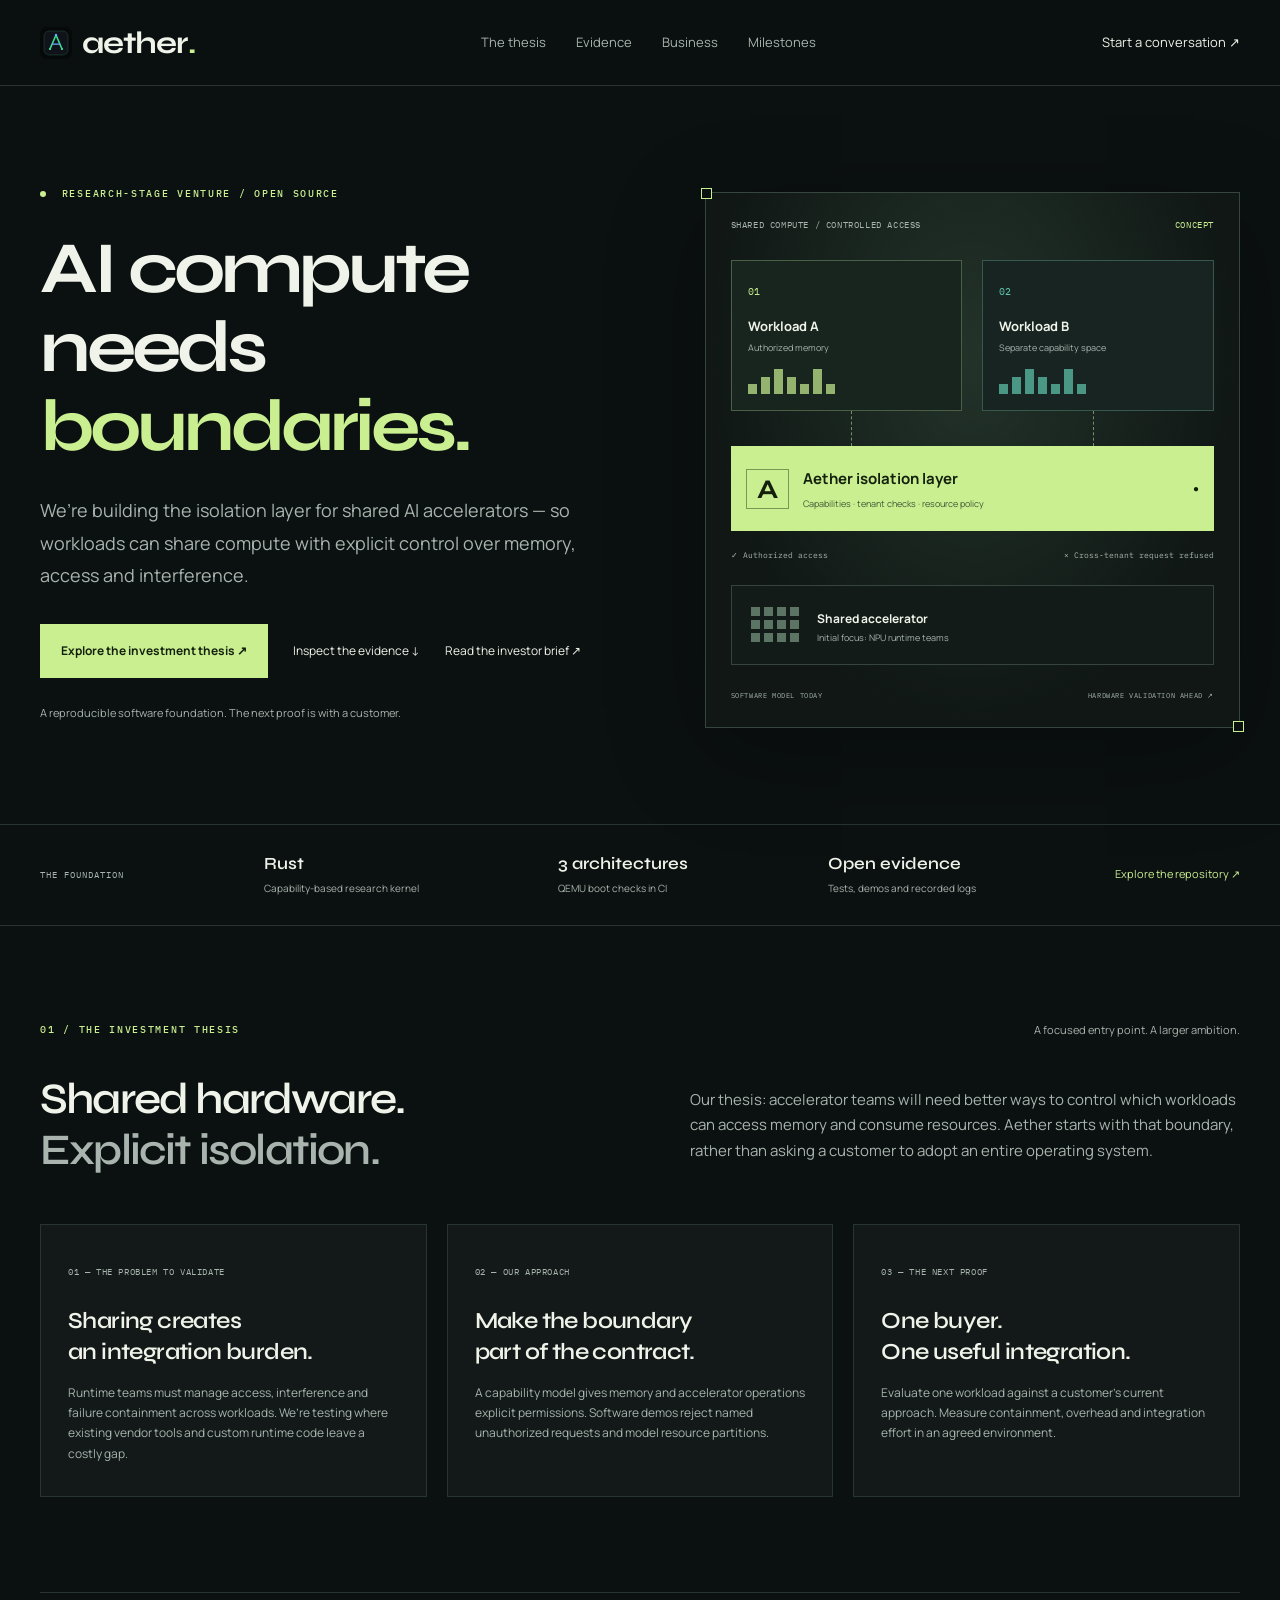
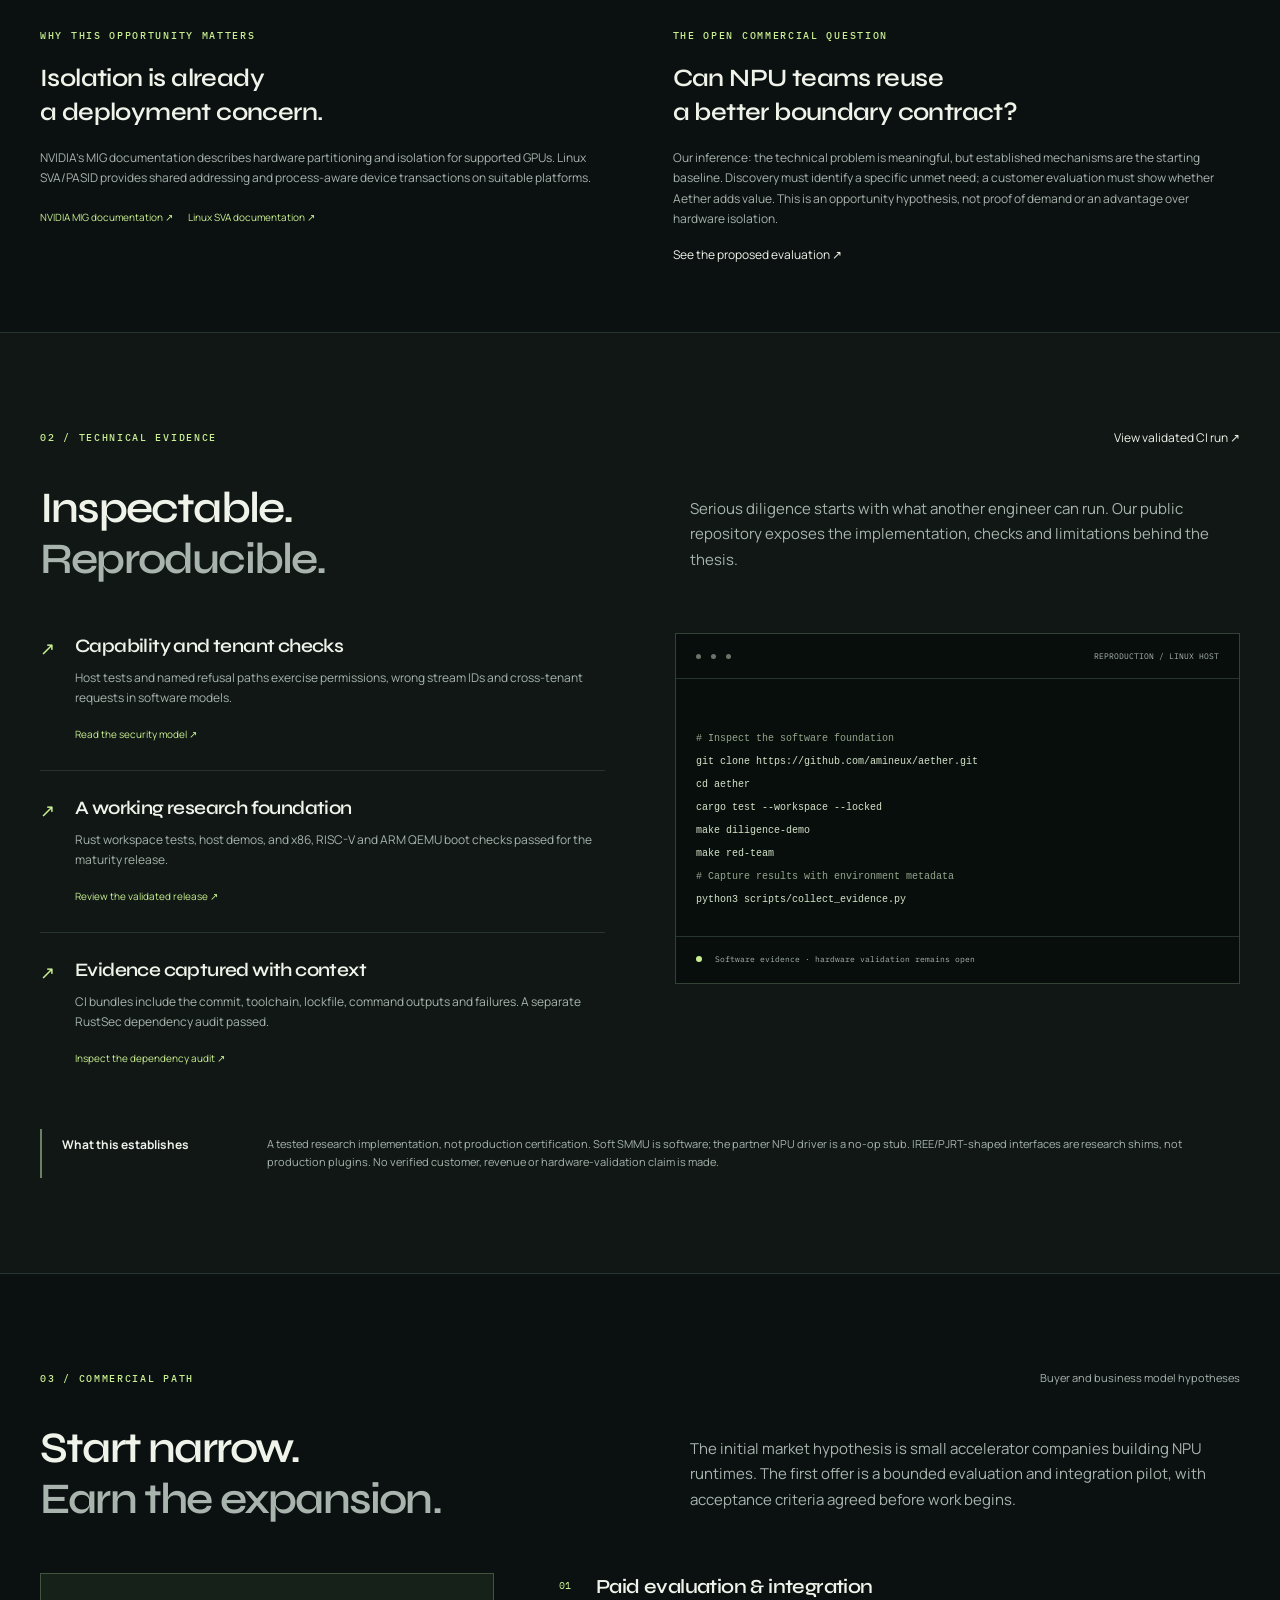
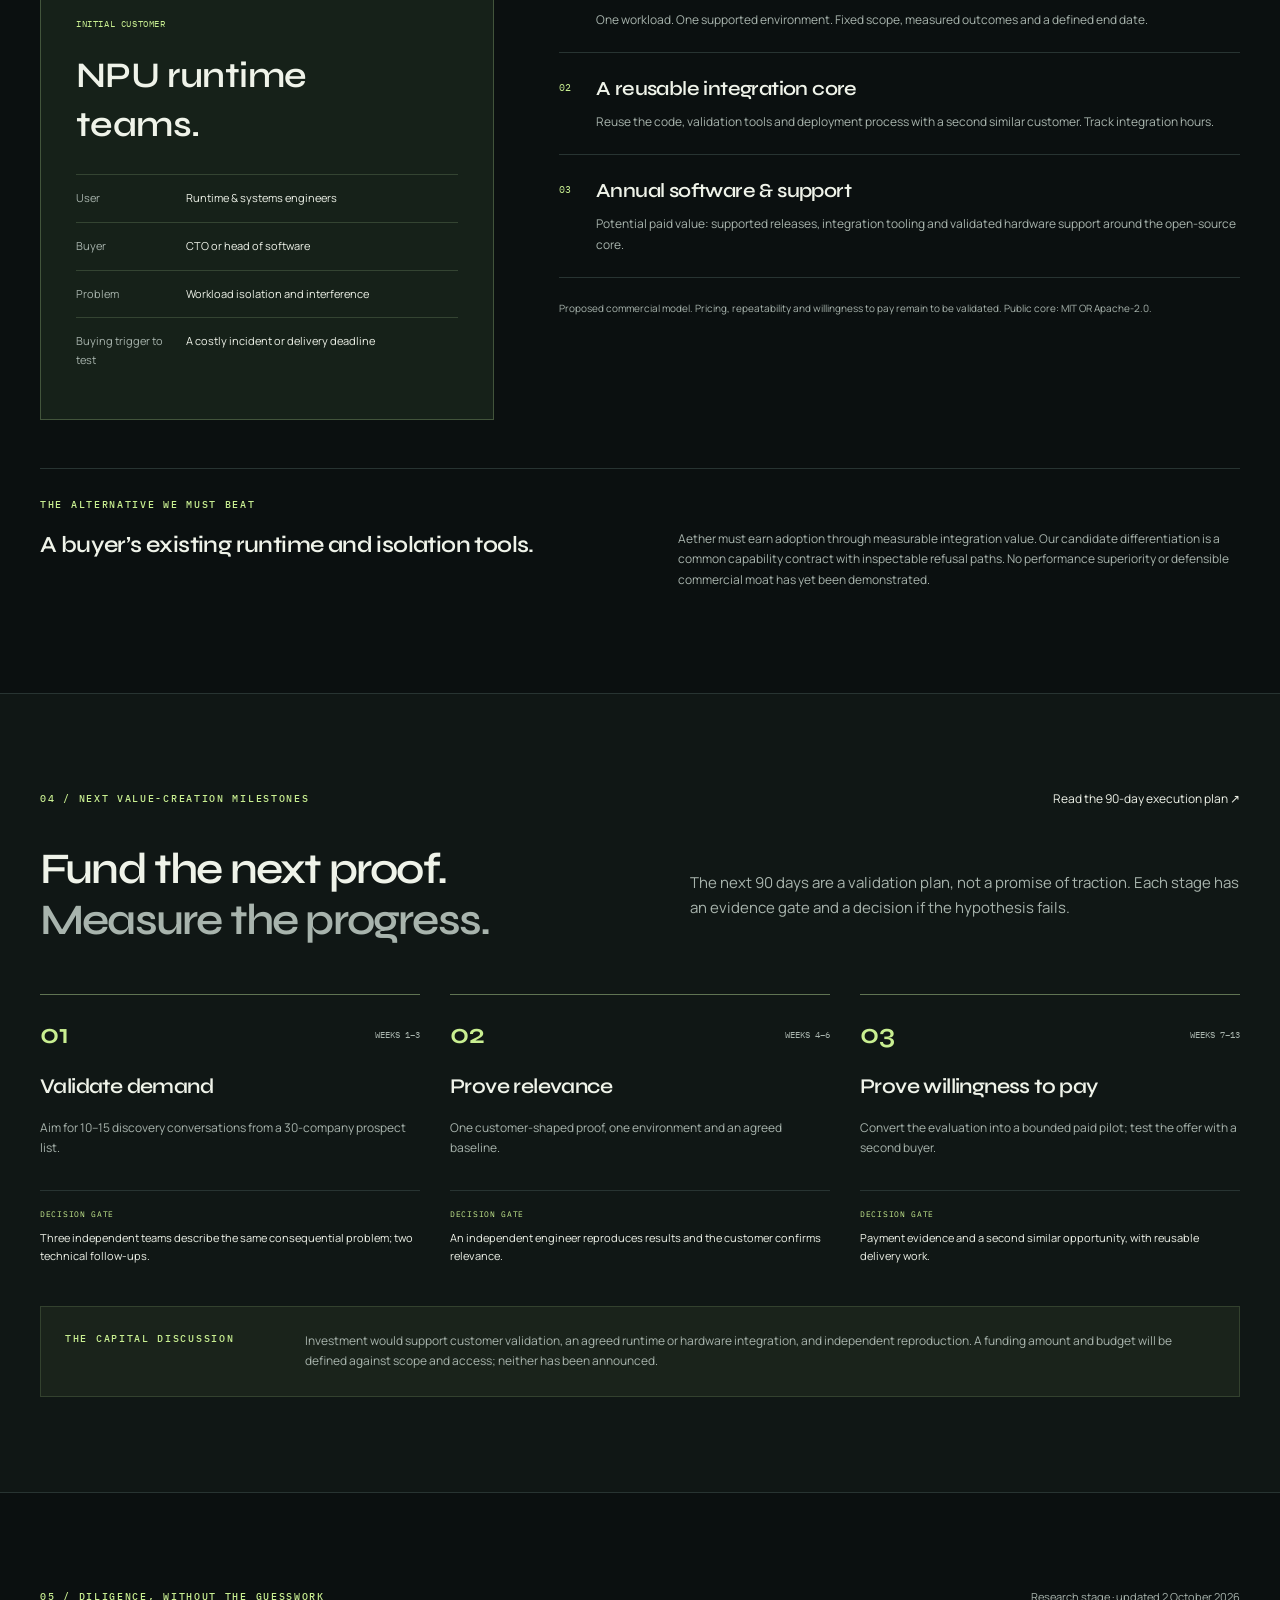
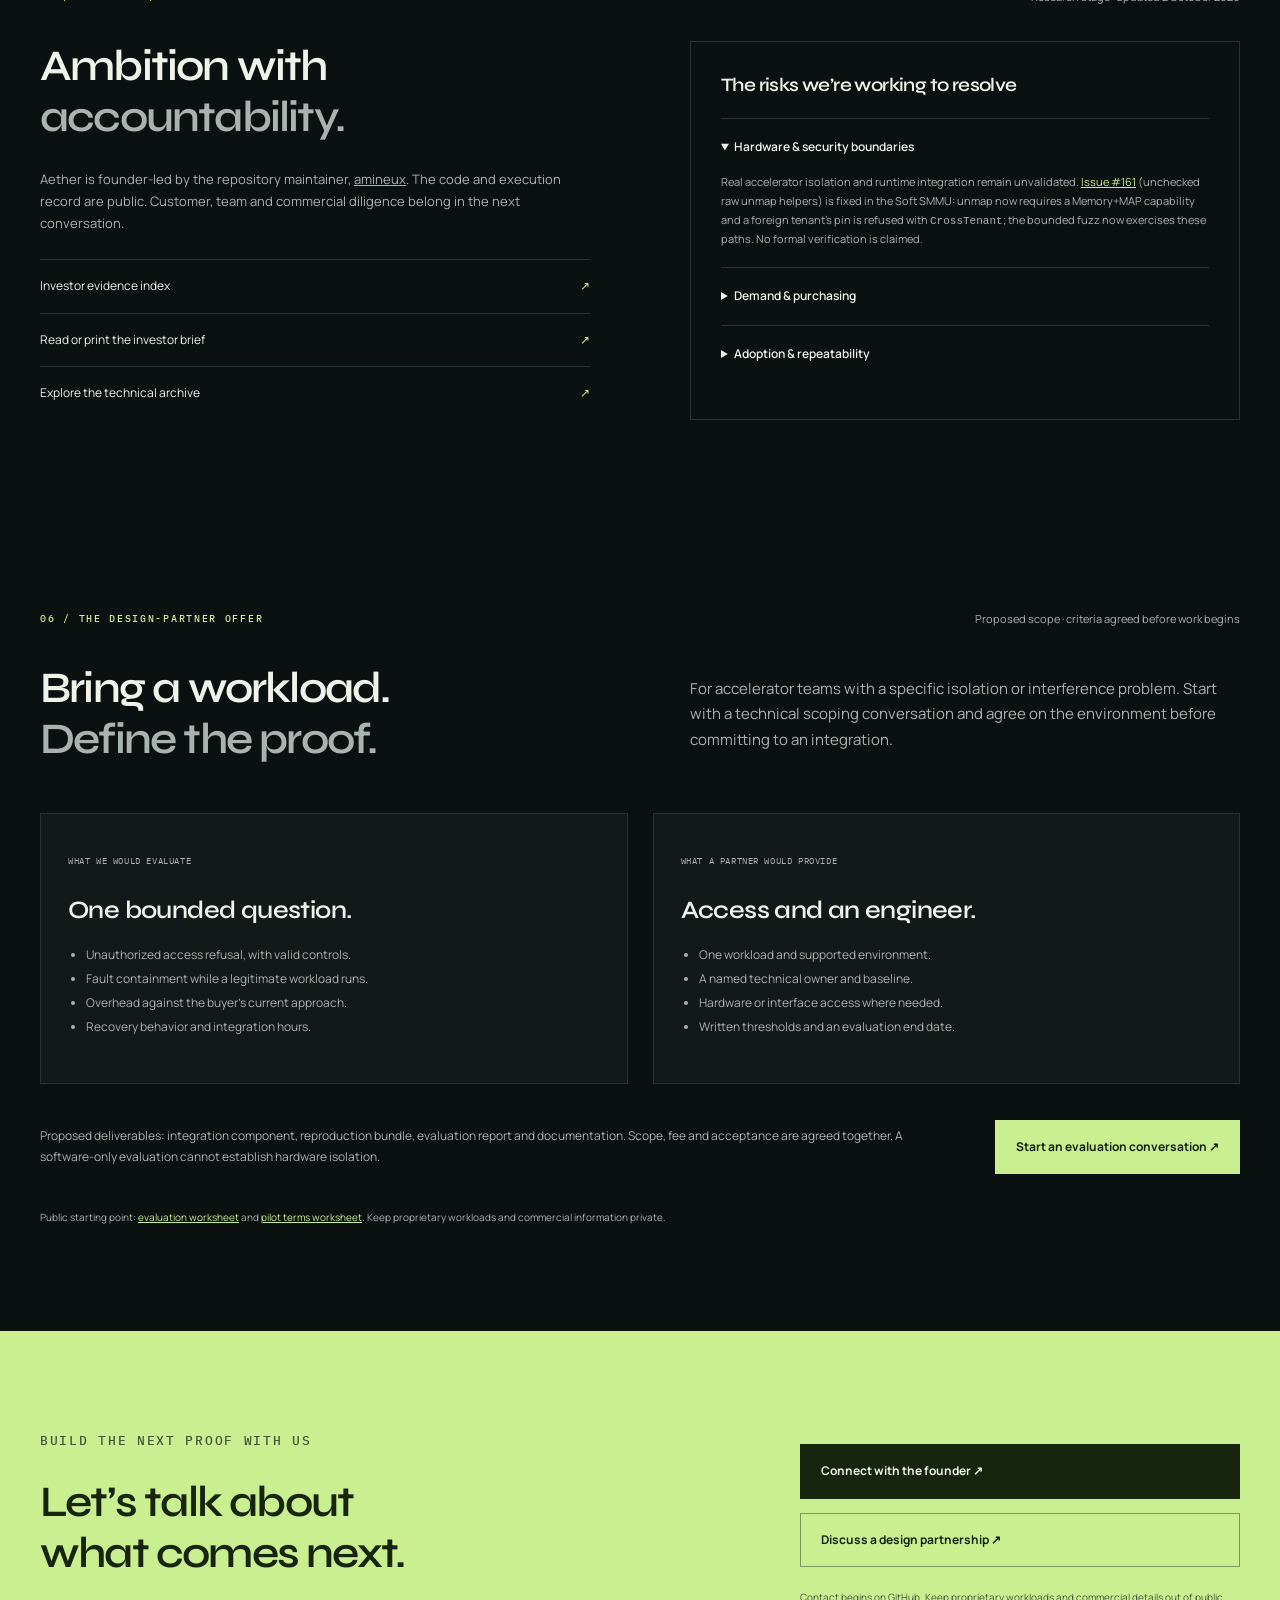
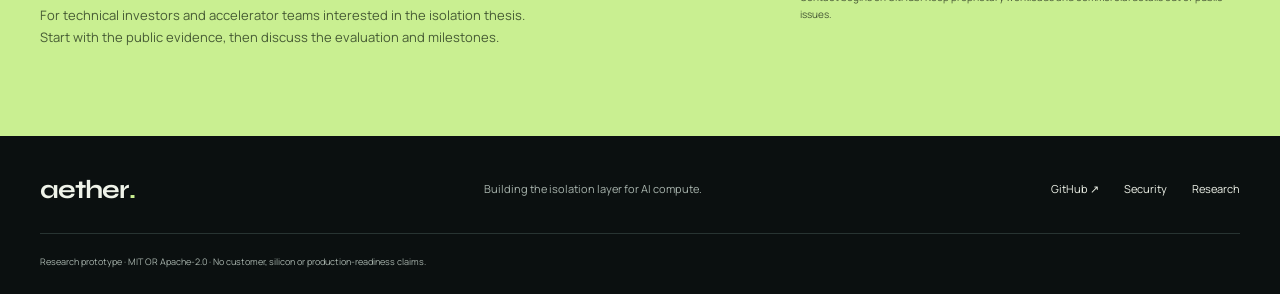
==== site/index.html @ f10c8f37 "Fix #161: tenant-checked SMMU unmap + red-team smmu-unmap-cross-tenant IommuMap::unmap_stream / unma" ====
<!DOCTYPE html>
<html lang="en">
<head>
<meta charset="utf-8">
<meta name="viewport" content="width=device-width, initial-scale=1">
<title>Aether — Building the isolation layer for AI compute</title>
<meta name="description" content="Aether is building a capability-based isolation layer for shared AI accelerators. Explore the research, business model and path to a paid pilot.">
<meta name="theme-color" content="#0b1010">
<link rel="canonical" href="https://amineux.github.io/aether/">
<meta property="og:title" content="Aether — Building the isolation layer for AI compute">
<meta property="og:description" content="One shared accelerator. Explicit workload boundaries. A research-stage venture with a reproducible foundation and a focused path to customer validation.">
<meta property="og:type" content="website">
<meta property="og:url" content="https://amineux.github.io/aether/">
<meta name="twitter:card" content="summary">
<link rel="icon" href="./assets/favicon.svg" type="image/svg+xml">
<link rel="stylesheet" href="./css/fonts.css">
<link rel="stylesheet" href="./css/investor.css">
</head>
<body>
<a class="skip" href="#main">Skip to content</a>
<header class="nav">
<div class="wrap nav-inner">
<a class="brand" href="#hero" aria-label="Aether home">
<img src="./assets/favicon.svg" width="32" height="32" alt="">aether<span class="brand-dot">.</span>
</a>
<button class="nav-toggle" type="button" aria-label="Open navigation" aria-controls="navigation" aria-expanded="false">Menu <span aria-hidden="true">+</span>
</button>
<nav id="navigation" class="nav-links" aria-label="Main navigation">
<a href="#thesis">The thesis</a>
<a href="#evidence">Evidence</a>
<a href="#business">Business</a>
<a href="#roadmap">Milestones</a>
</nav>
<a class="nav-cta" href="#contact">Start a conversation ↗</a>
</div>
</header>
<main id="main">
<section class="hero wrap" id="hero">
<div class="hero-copy">
<p class="eyebrow">
<span class="status-dot">
</span> RESEARCH-STAGE VENTURE / OPEN SOURCE</p>
<h1>AI compute <br>needs <em>boundaries.</em>
</h1>
<p class="hero-deck">We’re building the isolation layer for shared AI accelerators — so workloads can share compute with explicit control over memory, access and interference.</p>
<div class="actions">
<a class="button primary" href="#investors">Explore the investment thesis ↗</a>
<a class="text-link" href="#evidence">Inspect the evidence ↓</a>
<a class="text-link" href="./investor-brief.html">Read the investor brief ↗</a>
</div>
<p class="hero-note">A reproducible software foundation. The next proof is with a customer.</p>
</div>
<div class="fabric-visual" role="img" aria-label="Concept: two workloads sharing an accelerator through Aether's proposed isolation layer. Software model, not validated hardware.">
<div class="visual-top">
<span>SHARED COMPUTE / CONTROLLED ACCESS</span>
<span class="live-tag">CONCEPT</span>
</div>
<div class="workloads">
<div class="workload">
<span class="node-index">01</span>
<strong>Workload A</strong>
<small>Authorized memory</small>
<div class="micro-bars">
<i>
</i>
<i>
</i>
<i>
</i>
<i>
</i>
<i>
</i>
<i>
</i>
<i>
</i>
</div>
</div>
<div class="workload second">
<span class="node-index">02</span>
<strong>Workload B</strong>
<small>Separate capability space</small>
<div class="micro-bars">
<i>
</i>
<i>
</i>
<i>
</i>
<i>
</i>
<i>
</i>
<i>
</i>
<i>
</i>
</div>
</div>
</div>
<div class="routes" aria-hidden="true">
<span>
</span>
<span>
</span>
</div>
<div class="control-layer">
<span class="layer-icon" aria-hidden="true">A</span>
<div>
<strong>Aether isolation layer</strong>
<small>Capabilities · tenant checks · resource policy</small>
</div>
<span class="layer-state" aria-hidden="true">●</span>
</div>
<div class="access-rules">
<span>✓ Authorized access</span>
<span>× Cross-tenant request refused</span>
</div>
<div class="accelerator">
<div class="chip-grid" aria-hidden="true">
<i>
</i>
<i>
</i>
<i>
</i>
<i>
</i>
<i>
</i>
<i>
</i>
<i>
</i>
<i>
</i>
<i>
</i>
<i>
</i>
<i>
</i>
<i>
</i>
</div>
<div>
<strong>Shared accelerator</strong>
<small>Initial focus: NPU runtime teams</small>
</div>
</div>
<div class="visual-bottom">
<span>SOFTWARE MODEL TODAY</span>
<span>HARDWARE VALIDATION AHEAD ↗</span>
</div>
</div>
</section>
<div class="proof-strip">
<div class="wrap proof-inner">
<span>THE FOUNDATION</span>
<div>
<strong>Rust</strong>
<small>Capability-based research kernel</small>
</div>
<div>
<strong>3 architectures</strong>
<small>QEMU boot checks in CI</small>
</div>
<div>
<strong>Open evidence</strong>
<small>Tests, demos and recorded logs</small>
</div>
<a href="https://github.com/amineux/aether">Explore the repository ↗</a>
</div>
</div>
<section class="section wrap" id="thesis">
<div class="section-top">
<p class="eyebrow">01 / THE INVESTMENT THESIS</p>
<span class="section-label">A focused entry point. A larger ambition.</span>
</div>
<div class="split-heading" id="investors">
<h2>Shared hardware. <br>
<span>Explicit isolation.</span>
</h2>
<p>Our thesis: accelerator teams will need better ways to control which workloads can access memory and consume resources. Aether starts with that boundary, rather than asking a customer to adopt an entire operating system.</p>
</div>
<div class="cards three" id="problem">
<article class="card">
<span class="card-number">01 — THE PROBLEM TO VALIDATE</span>
<h3>Sharing creates <br>an integration burden.</h3>
<p>Runtime teams must manage access, interference and failure containment across workloads. We’re testing where existing vendor tools and custom runtime code leave a costly gap.</p>
</article>
<article class="card" id="solution">
<span class="card-number">02 — OUR APPROACH</span>
<h3>Make the boundary <br>part of the contract.</h3>
<p>A capability model gives memory and accelerator operations explicit permissions. Software demos reject named unauthorized requests and model resource partitions.</p>
</article>
<article class="card">
<span class="card-number">03 — THE NEXT PROOF</span>
<h3>One buyer. <br>One useful integration.</h3>
<p>Evaluate one workload against a customer’s current approach. Measure containment, overhead and integration effort in an agreed environment.</p>
</article>
</div>
</section>
<div class="wrap">
<div class="timing-panel" id="why-now">
  <div><p class="eyebrow">WHY THIS OPPORTUNITY MATTERS</p><h3>Isolation is already<br>a deployment concern.</h3><p>NVIDIA’s MIG documentation describes hardware partitioning and isolation for supported GPUs. Linux SVA/PASID provides shared addressing and process-aware device transactions on suitable platforms.</p><div class="timing-sources"><a href="https://docs.nvidia.com/datacenter/tesla/mig-user-guide/introduction.html">NVIDIA MIG documentation ↗</a><a href="https://docs.kernel.org/arch/x86/sva.html">Linux SVA documentation ↗</a></div></div>
  <div><p class="eyebrow">THE OPEN COMMERCIAL QUESTION</p><h3>Can NPU teams reuse<br>a better boundary contract?</h3><p>Our inference: the technical problem is meaningful, but established mechanisms are the starting baseline. Discovery must identify a specific unmet need; a customer evaluation must show whether Aether adds value. This is an opportunity hypothesis, not proof of demand or an advantage over hardware isolation.</p><a class="text-link" href="#evaluation">See the proposed evaluation ↗</a></div>
</div>
</div>
<section class="section evidence-section" id="evidence">
<div class="wrap">
<div class="section-top">
<p class="eyebrow">02 / TECHNICAL EVIDENCE</p>
<a class="text-link" href="https://github.com/amineux/aether/actions/runs/37059229950">View validated CI run ↗</a>
</div>
<div class="split-heading">
<h2>Inspectable. <br>
<span>Reproducible.</span>
</h2>
<p>Serious diligence starts with what another engineer can run. Our public repository exposes the implementation, checks and limitations behind the thesis.</p>
</div>
<div class="evidence-layout">
<div class="evidence-list">
<article>
<span class="check">↗</span>
<div>
<h3>Capability and tenant checks</h3>
<p>Host tests and named refusal paths exercise permissions, wrong stream IDs and cross-tenant requests in software models.</p>
<a href="https://github.com/amineux/aether/blob/main/docs/SECURITY.md">Read the security model ↗</a>
</div>
</article>
<article>
<span class="check">↗</span>
<div>
<h3>A working research foundation</h3>
<p>Rust workspace tests, host demos, and x86, RISC-V and ARM QEMU boot checks passed for the maturity release.</p>
<a href="https://github.com/amineux/aether/pull/170">Review the validated release ↗</a>
</div>
</article>
<article>
<span class="check">↗</span>
<div>
<h3>Evidence captured with context</h3>
<p>CI bundles include the commit, toolchain, lockfile, command outputs and failures. A separate RustSec dependency audit passed.</p>
<a href="https://github.com/amineux/aether/actions/runs/37059229955">Inspect the dependency audit ↗</a>
</div>
</article>
</div>
<aside class="terminal">
<div class="terminal-top">
<span>
<i>
</i>
<i>
</i>
<i>
</i>
</span>REPRODUCTION / LINUX HOST</div>
<pre>
<code>
<span class="terminal-comment"># Inspect the software foundation</span>
git clone https://github.com/amineux/aether.git
cd aether
cargo test --workspace --locked
make diligence-demo
make red-team
<span class="terminal-comment"># Capture results with environment metadata</span>
python3 scripts/collect_evidence.py</code>
</pre>
<div class="terminal-footer">
<span class="status-dot">
</span> Software evidence · hardware validation remains open</div>
</aside>
</div>
<div class="boundary-note" id="status">
<strong>What this establishes</strong>
<p>A tested research implementation, not production certification. Soft SMMU is software; the partner NPU driver is a no-op stub. IREE/PJRT-shaped interfaces are research shims, not production plugins. No verified customer, revenue or hardware-validation claim is made.</p>
</div>
</div>
</section>
<section class="section wrap" id="business">
<div class="section-top">
<p class="eyebrow">03 / COMMERCIAL PATH</p>
<span class="section-label">Buyer and business model hypotheses</span>
</div>
<div class="split-heading">
<h2>Start narrow. <br>
<span>Earn the expansion.</span>
</h2>
<p>The initial market hypothesis is small accelerator companies building NPU runtimes. The first offer is a bounded evaluation and integration pilot, with acceptance criteria agreed before work begins.</p>
</div>
<div class="business-grid" id="market">
<div class="buyer-card">
<span class="card-number">INITIAL CUSTOMER</span>
<h3>NPU runtime <br>teams.</h3>
<dl>
<div>
<dt>User</dt>
<dd>Runtime &amp; systems engineers</dd>
</div>
<div>
<dt>Buyer</dt>
<dd>CTO or head of software</dd>
</div>
<div>
<dt>Problem</dt>
<dd>Workload isolation and interference</dd>
</div>
<div>
<dt>Buying trigger to test</dt>
<dd>A costly incident or delivery deadline</dd>
</div>
</dl>
</div>
<div class="commercial-path">
<article>
<span>01</span>
<div>
<h3>Paid evaluation &amp; integration</h3>
<p>One workload. One supported environment. Fixed scope, measured outcomes and a defined end date.</p>
</div>
</article>
<article>
<span>02</span>
<div>
<h3>A reusable integration core</h3>
<p>Reuse the code, validation tools and deployment process with a second similar customer. Track integration hours.</p>
</div>
</article>
<article>
<span>03</span>
<div>
<h3>Annual software &amp; support</h3>
<p>Potential paid value: supported releases, integration tooling and validated hardware support around the open-source core.</p>
</div>
</article>
<p class="path-note">Proposed commercial model. Pricing, repeatability and willingness to pay remain to be validated. Public core: MIT OR Apache-2.0.</p>
</div>
</div>
<div class="comparison">
<span class="eyebrow">THE ALTERNATIVE WE MUST BEAT</span>
<h3>A buyer’s existing runtime and isolation tools.</h3>
<p>Aether must earn adoption through measurable integration value. Our candidate differentiation is a common capability contract with inspectable refusal paths. No performance superiority or defensible commercial moat has yet been demonstrated.</p>
</div>
</section>
<section class="section milestone-section" id="roadmap">
<div class="wrap">
<div class="section-top">
<p class="eyebrow">04 / NEXT VALUE-CREATION MILESTONES</p>
<a class="text-link" href="https://github.com/amineux/aether/blob/main/docs/MATURITY.md">Read the 90-day execution plan ↗</a>
</div>
<div class="split-heading">
<h2>Fund the next proof. <br>
<span>Measure the progress.</span>
</h2>
<p>The next 90 days are a validation plan, not a promise of traction. Each stage has an evidence gate and a decision if the hypothesis fails.</p>
</div>
<div class="milestones">
<article>
<div class="milestone-top">
<span>01</span>
<small>WEEKS 1–3</small>
</div>
<h3>Validate demand</h3>
<p>Aim for 10–15 discovery conversations from a 30-company prospect list.</p>
<div class="gate">
<small>DECISION GATE</small>Three independent teams describe the same consequential problem; two technical follow-ups.</div>
</article>
<article>
<div class="milestone-top">
<span>02</span>
<small>WEEKS 4–6</small>
</div>
<h3>Prove relevance</h3>
<p>One customer-shaped proof, one environment and an agreed baseline.</p>
<div class="gate">
<small>DECISION GATE</small>An independent engineer reproduces results and the customer confirms relevance.</div>
</article>
<article>
<div class="milestone-top">
<span>03</span>
<small>WEEKS 7–13</small>
</div>
<h3>Prove willingness to pay</h3>
<p>Convert the evaluation into a bounded paid pilot; test the offer with a second buyer.</p>
<div class="gate">
<small>DECISION GATE</small>Payment evidence and a second similar opportunity, with reusable delivery work.</div>
</article>
</div>
<div class="funding-note">
<span class="eyebrow">THE CAPITAL DISCUSSION</span>
<p>Investment would support customer validation, an agreed runtime or hardware integration, and independent reproduction. A funding amount and budget will be defined against scope and access; neither has been announced.</p>
</div>
</div>
</section>
<section class="section wrap diligence" id="diligence">
<div class="section-top">
<p class="eyebrow">05 / DILIGENCE, WITHOUT THE GUESSWORK</p>
<span class="section-label">Research stage · updated 2 October 2026</span>
</div>
<div class="diligence-grid">
<div>
<h2>Ambition with <br>
<span>accountability.</span>
</h2>
<p>Aether is founder-led by the repository maintainer, <a href="https://github.com/amineux">amineux</a>. The code and execution record are public. Customer, team and commercial diligence belong in the next conversation.</p>
<div class="resource-links">
<a href="https://github.com/amineux/aether/blob/main/docs/business/INVESTOR_EVIDENCE.md">Investor evidence index <span>↗</span>
</a>
<a href="./investor-brief.html">Read or print the investor brief <span>↗</span>
</a>
<a href="./research.html">Explore the technical archive <span>↗</span>
</a>
</div>
</div>
<div class="risk-panel">
<h3>The risks we’re working to resolve</h3>
<details open>
<summary>Hardware &amp; security boundaries</summary>
<p>Real accelerator isolation and runtime integration remain unvalidated. <a href="https://github.com/amineux/aether/issues/161">Issue #161</a> (unchecked raw unmap helpers) is fixed in the Soft SMMU: unmap now requires a Memory+MAP capability and a foreign tenant's pin is refused with <code>CrossTenant</code>; the bounded fuzz now exercises these paths. No formal verification is claimed.</p>
</details>
<details>
<summary>Demand &amp; purchasing</summary>
<p>The buyer, urgency, budget and willingness to pay are hypotheses. No verified customer commitment, paid pilot or revenue is claimed.</p>
</details>
<details>
<summary>Adoption &amp; repeatability</summary>
<p>Aether must fit the buyer’s existing stack and outperform its workaround on agreed criteria. Integration effort and reuse across a second buyer must be measured before assuming product economics.</p>
</details>
</div>
</div>
</section>
<section class="section wrap evaluation-section" id="evaluation">
  <div class="section-top"><p class="eyebrow">06 / THE DESIGN-PARTNER OFFER</p><span class="section-label">Proposed scope · criteria agreed before work begins</span></div>
  <div class="split-heading"><h2>Bring a workload.<br><span>Define the proof.</span></h2><p>For accelerator teams with a specific isolation or interference problem. Start with a technical scoping conversation and agree on the environment before committing to an integration.</p></div>
  <div class="evaluation-grid">
    <article class="card"><span class="card-number">WHAT WE WOULD EVALUATE</span><h3>One bounded question.</h3><ul><li>Unauthorized access refusal, with valid controls.</li><li>Fault containment while a legitimate workload runs.</li><li>Overhead against the buyer’s current approach.</li><li>Recovery behavior and integration hours.</li></ul></article>
    <article class="card"><span class="card-number">WHAT A PARTNER WOULD PROVIDE</span><h3>Access and an engineer.</h3><ul><li>One workload and supported environment.</li><li>A named technical owner and baseline.</li><li>Hardware or interface access where needed.</li><li>Written thresholds and an evaluation end date.</li></ul></article>
  </div>
  <div class="evaluation-close"><p>Proposed deliverables: integration component, reproduction bundle, evaluation report and documentation. Scope, fee and acceptance are agreed together. A software-only evaluation cannot establish hardware isolation.</p><a class="button primary" href="https://github.com/amineux/aether/issues/new?title=Evaluation%20scoping%20conversation&amp;body=Please%20share%20a%20way%20to%20continue%20a%20private%20technical%20scoping%20conversation.">Start an evaluation conversation ↗</a></div>
  <p class="path-note">Public starting point: <a href="https://github.com/amineux/aether/blob/main/docs/business/EVALUATION.md">evaluation worksheet</a> and <a href="https://github.com/amineux/aether/blob/main/docs/business/PILOT.md">pilot terms worksheet</a>. Keep proprietary workloads and commercial information private.</p>
</section>
<section class="contact-section" id="contact">
<div class="wrap contact-inner">
<div>
<p class="eyebrow">BUILD THE NEXT PROOF WITH US</p>
<h2>Let’s talk about <br>what comes next.</h2>
<p>For technical investors and accelerator teams interested in the isolation thesis. Start with the public evidence, then discuss the evaluation and milestones.</p>
</div>
<div class="contact-actions">
<a class="button primary" href="https://github.com/amineux">Connect with the founder ↗</a>
<a class="button secondary" href="https://github.com/amineux/aether/issues/new?title=Evaluation%20interest%20in%20Aether&amp;body=Please%20share%20a%20way%20to%20continue%20a%20private%20evaluation%20conversation.">Discuss a design partnership ↗</a>
<small>Contact begins on GitHub. Keep proprietary workloads and commercial details out of public issues.</small>
</div>
</div>
</section>
</main>
<footer>
<div class="wrap footer-inner">
<a class="brand" href="#hero">aether<span class="brand-dot">.</span>
</a>
<span>Building the isolation layer for AI compute.</span>
<div>
<a href="https://github.com/amineux/aether">GitHub ↗</a>
<a href="https://github.com/amineux/aether/blob/main/SECURITY.md">Security</a>
<a href="./research.html">Research</a>
</div>
</div>
<div class="wrap footer-note">Research prototype · MIT OR Apache-2.0 · No customer, silicon or production-readiness claims.</div>
</footer>
<script src="./js/investor.js">
</script>
</body>
</html>
---- site/css/fonts.css ----
@font-face {
  font-family: "Manrope";
  src: url("../fonts/manrope-400.woff2") format("woff2");
  font-weight: 400;
  font-style: normal;
  font-display: swap;
}
@font-face {
  font-family: "Manrope";
  src: url("../fonts/manrope-500.woff2") format("woff2");
  font-weight: 500;
  font-style: normal;
  font-display: swap;
}
@font-face {
  font-family: "Manrope";
  src: url("../fonts/manrope-600.woff2") format("woff2");
  font-weight: 600;
  font-style: normal;
  font-display: swap;
}
@font-face {
  font-family: "Manrope";
  src: url("../fonts/manrope-700.woff2") format("woff2");
  font-weight: 700;
  font-style: normal;
  font-display: swap;
}
@font-face {
  font-family: "Syne";
  src: url("../fonts/syne-600.woff2") format("woff2");
  font-weight: 600;
  font-style: normal;
  font-display: swap;
}
@font-face {
  font-family: "Syne";
  src: url("../fonts/syne-700.woff2") format("woff2");
  font-weight: 700;
  font-style: normal;
  font-display: swap;
}
@font-face {
  font-family: "Syne";
  src: url("../fonts/syne-800.woff2") format("woff2");
  font-weight: 800;
  font-style: normal;
  font-display: swap;
}
@font-face {
  font-family: "IBM Plex Mono";
  src: url("../fonts/ibm-plex-mono-400.woff2") format("woff2");
  font-weight: 400;
  font-style: normal;
  font-display: swap;
}
@font-face {
  font-family: "IBM Plex Mono";
  src: url("../fonts/ibm-plex-mono-500.woff2") format("woff2");
  font-weight: 500;
  font-style: normal;
  font-display: swap;
}
---- site/css/investor.css ----
:root {
  --bg:#0b1010;
  --surface:#121918;
  --line:#283432;
  --ink:#eff3e9;
  --muted:#a8b4ad;
  --mint:#c9ef91;
  --teal:#5ec8ae;
  --mono:"IBM Plex Mono",monospace;
  --display:"Syne",sans-serif;
  --body:"Manrope",sans-serif
}
* {
  box-sizing:border-box
}
html {
  scroll-behavior:smooth;
  scroll-padding-top:110px
}
body {
  margin:0;
  background:var(--bg);
  color:var(--ink);
  font:15px/1.7 var(--body);
  -webkit-font-smoothing:antialiased
}
a {
  color:inherit;
  text-decoration:none
}
a:hover {
  color:var(--mint)
}
a:focus-visible,button:focus-visible,summary:focus-visible {
  outline:2px solid var(--mint);
  outline-offset:5px
}
img {
  max-width:100%
}
.wrap {
  width:min(1200px,calc(100% - 80px));
  margin-inline:auto
}
.skip {
  position:fixed;
  top:-100px;
  left:20px;
  background:var(--mint);
  color:var(--bg);
  padding:12px;
  z-index:100
}
.skip:focus {
  top:15px
}
.nav {
  border-bottom:1px solid var(--line);
  background:rgba(11,16,16,.95);
  position:sticky;
  top:0;
  z-index:20;
  backdrop-filter:blur(12px)
}
.nav-inner {
  height:85px;
  display:flex;
  align-items:center;
  justify-content:space-between;
  gap:30px
}
.brand {
  font:700 31px var(--display);
  letter-spacing:-1px;
  display:inline-flex;
  align-items:center;
  gap:10px
}
.brand-dot {
  color:var(--mint);
  margin-left:-9px
}
.nav-links {
  display:flex;
  gap:30px;
  color:var(--muted);
  font-size:13px
}
.nav-links .is-active {
  color:var(--ink)
}
.nav-cta {
  font-size:13px;
  display:flex;
  gap:20px
}
.nav-toggle {
  display:none
}
.eyebrow {
  font:500 10px/1.6 var(--mono);
  letter-spacing:1.7px;
  color:var(--mint);
  margin:0
}
.status-dot {
  display:inline-block;
  width:6px;
  height:6px;
  border-radius:50%;
  background:var(--mint);
  margin-right:8px
}
.hero {
  display:grid;
  grid-template-columns:1.12fr 1fr;
  gap:65px;
  align-items:center;
  padding-block:100px 90px
}
.hero h1 {
  font:700 clamp(48px,5.7vw,82px)/1.08 var(--display);
  letter-spacing:-4px;
  margin:28px 0
}
.hero h1 em {
  font-style:normal;
  color:var(--mint)
}
.hero-deck {
  font-size:18px;
  line-height:1.8;
  color:var(--muted);
  max-width:570px
}
.actions {
  display:flex;
  align-items:center;
  gap:25px;
  flex-wrap:wrap;
  margin-top:32px
}
.button {
  font-size:12px;
  font-weight:700;
  padding:16px 20px;
  display:inline-flex;
  justify-content:space-between;
  gap:25px;
  border:1px solid transparent;
  transition:background .2s,transform .2s
}
.button:hover {
  transform:translateY(-2px)
}
.primary {
  background:var(--mint);
  color:#14200c
}
.primary:hover {
  background:#daf5b2;
  color:#14200c
}
.secondary {
  border-color:#465347;
  color:var(--ink)
}
.text-link {
  font-size:12px
}
.hero-note {
  font-size:11px;
  color:var(--muted);
  margin-top:26px
}
.fabric-visual {
  position:relative;
  border:1px solid #36453d;
  padding:25px;
  background:radial-gradient(ellipse at 50% 30%,#23332a 0,transparent 70%),#101715;
  box-shadow:0 25px 90px #0004
}
.fabric-visual:before,.fabric-visual:after {
  content:"";
  position:absolute;
  width:9px;
  height:9px;
  border:1px solid var(--mint);
  background:var(--bg)
}
.fabric-visual:before {
  top:-5px;
  left:-5px
}
.fabric-visual:after {
  bottom:-5px;
  right:-5px
}
.visual-top,.visual-bottom {
  display:flex;
  justify-content:space-between;
  gap:12px;
  font:9px/1.6 var(--mono);
  letter-spacing:.6px;
  color:var(--muted)
}
.live-tag {
  color:var(--mint)
}
.workloads {
  display:grid;
  grid-template-columns:1fr 1fr;
  gap:20px;
  margin-top:28px
}
.workload {
  background:#18241e;
  border:1px solid #496047;
  padding:16px
}
.workload.second {
  background:#172421;
  border-color:#37594d
}
.workload strong {
  display:block;
  font-size:13px;
  margin:12px 0 3px
}
.workload small,.control-layer small,.accelerator small {
  display:block;
  color:var(--muted);
  font-size:9px
}
.node-index {
  font:10px var(--mono);
  color:var(--mint)
}
.second .node-index {
  color:var(--teal)
}
.micro-bars {
  display:flex;
  gap:4px;
  align-items:end;
  height:25px;
  margin-top:14px
}
.micro-bars i {
  background:var(--mint);
  width:9px;
  height:40%;
  opacity:.7
}
.micro-bars i:nth-child(2n) {
  height:70%
}
.micro-bars i:nth-child(3n) {
  height:100%
}
.second .micro-bars i {
  background:var(--teal)
}
.routes {
  height:35px;
  display:flex;
  justify-content:space-around
}
.routes span {
  border-left:1px dashed #749365
}
.control-layer {
  display:flex;
  align-items:center;
  gap:14px;
  background:var(--mint);
  color:#14200c;
  padding:20px 15px
}
.layer-icon {
  font:700 27px var(--display);
  border:1px solid #799653;
  padding:3px 10px
}
.control-layer strong {
  font-size:15px
}
.control-layer small {
  color:#425835;
  margin-top:4px
}
.layer-state {
  margin-left:auto;
  font-size:10px
}
.access-rules {
  display:flex;
  justify-content:space-between;
  gap:12px;
  font:8px/1.8 var(--mono);
  color:var(--muted);
  margin:17px 0 22px
}
.accelerator {
  padding:19px;
  border:1px solid #37443e;
  display:flex;
  align-items:center;
  gap:18px;
  background:#121b18
}
.accelerator strong {
  font-size:12px
}
.chip-grid {
  display:grid;
  grid-template-columns:repeat(4,9px);
  gap:4px
}
.chip-grid i {
  height:9px;
  background:#5c7463
}
.visual-bottom {
  font-size:7px;
  margin-top:25px
}
.proof-strip {
  border-block:1px solid var(--line)
}
.proof-inner {
  display:flex;
  align-items:center;
  justify-content:space-between;
  gap:30px;
  padding-block:28px
}
.proof-inner>span {
  font:9px var(--mono);
  color:var(--muted);
  letter-spacing:1px
}
.proof-inner strong {
  display:block;
  font:600 17px var(--display)
}
.proof-inner small {
  display:block;
  font-size:10px;
  color:var(--muted);
  margin-top:6px
}
.proof-inner>a {
  font-size:11px;
  color:var(--mint)
}
.section {
  padding-block:95px
}
.section-top {
  display:flex;
  align-items:center;
  justify-content:space-between;
  gap:30px;
  margin-bottom:35px
}
.section-label {
  font-size:11px;
  color:var(--muted)
}
.split-heading {
  display:grid;
  grid-template-columns:1fr 1fr;
  gap:100px;
  align-items:center;
  margin-bottom:48px
}
h2 {
  font:600 clamp(32px,3.4vw,48px)/1.17 var(--display);
  letter-spacing:-1.8px;
  margin:0
}
h2 span {
  color:var(--muted)
}
.split-heading>p {
  color:var(--muted);
  font-size:15px;
  margin:0
}
.cards {
  display:grid;
  gap:20px
}
.three {
  grid-template-columns:repeat(3,1fr)
}
.card {
  padding:32px 27px;
  border:1px solid var(--line);
  background:var(--surface)
}
.card-number {
  font:9px/1.7 var(--mono);
  letter-spacing:.6px;
  color:var(--muted)
}
h3 {
  font:600 23px/1.35 var(--display);
  letter-spacing:-.6px;
  margin:22px 0 16px
}
.card p {
  color:var(--muted);
  font-size:12px;
  margin:0
}
.evidence-section,.milestone-section {
  background:#101715;
  border-block:1px solid var(--line)
}
.evidence-layout {
  display:grid;
  grid-template-columns:1fr 1fr;
  gap:70px;
  align-items:start
}
.evidence-list article {
  display:flex;
  gap:20px;
  padding:24px 0;
  border-top:1px solid var(--line)
}
.evidence-list article:first-child {
  padding-top:0;
  border:0
}
.check {
  color:var(--mint);
  font-size:18px
}
.evidence-list h3 {
  font-size:19px;
  margin:0 0 9px
}
.evidence-list p {
  font-size:12px;
  color:var(--muted);
  margin:0 0 12px
}
.evidence-list a {
  font-size:10px;
  color:var(--mint)
}
.terminal {
  background:#080e0c;
  border:1px solid #344137;
  min-width:0
}
.terminal-top {
  display:flex;
  align-items:center;
  justify-content:space-between;
  font:8px var(--mono);
  color:var(--muted);
  padding:17px 20px;
  border-bottom:1px solid var(--line)
}
.terminal-top i {
  display:inline-block;
  width:5px;
  height:5px;
  border-radius:50%;
  background:#697568;
  margin-right:5px
}
.terminal pre {
  margin:0;
  padding:25px 20px;
  overflow-x:auto;
  color:#d5e4ca;
  font:10px/2.2 var(--mono)
}
.terminal-comment {
  color:#95a58c
}
.terminal-footer {
  padding:16px 20px;
  font:8px/1.7 var(--mono);
  border-top:1px solid var(--line);
  color:var(--muted)
}
.boundary-note {
  border-left:2px solid #6b8165;
  margin-top:35px;
  padding:6px 20px;
  display:grid;
  grid-template-columns:180px 1fr;
  gap:25px;
  color:var(--muted)
}
.boundary-note strong {
  font-size:12px;
  color:var(--ink)
}
.boundary-note p {
  margin:0;
  font-size:11px
}
.business-grid {
  display:grid;
  grid-template-columns:.8fr 1.2fr;
  gap:65px
}
.buyer-card {
  border:1px solid #42543b;
  background:#162119;
  padding:35px
}
.buyer-card .card-number {
  color:var(--mint)
}
.buyer-card h3 {
  font-size:36px;
  margin-top:18px
}
dl {
  margin:25px 0 0
}
dl>div {
  display:grid;
  grid-template-columns:95px 1fr;
  gap:15px;
  padding:14px 0;
  border-top:1px solid #344432;
  font-size:11px
}
dt {
  color:var(--muted)
}
dd {
  margin:0
}
.commercial-path article {
  display:flex;
  gap:25px;
  padding:22px 0;
  border-bottom:1px solid var(--line)
}
.commercial-path article:first-child {
  padding-top:0
}
.commercial-path article>span {
  font:10px var(--mono);
  color:var(--mint);
  margin-top:6px
}
.commercial-path h3 {
  font-size:20px;
  margin:0 0 10px
}
.commercial-path p {
  font-size:12px;
  color:var(--muted);
  margin:0
}
.commercial-path .path-note {
  margin-top:22px;
  font-size:10px
}
.comparison {
  border-top:1px solid var(--line);
  margin-top:48px;
  padding-top:28px;
  display:grid;
  grid-template-columns:1fr 1fr;
  gap:8px 75px
}
.comparison>.eyebrow {
  grid-column:1/-1
}
.comparison h3 {
  font-size:23px;
  margin:8px 0
}
.comparison p {
  font-size:12px;
  color:var(--muted);
  margin:8px 0
}
.milestones {
  display:grid;
  grid-template-columns:repeat(3,1fr);
  gap:30px
}
.milestones article {
  border-top:1px solid #607453;
  padding-top:22px
}
.milestone-top {
  display:flex;
  justify-content:space-between;
  align-items:center
}
.milestone-top>span {
  font:28px var(--display);
  color:var(--mint)
}
.milestone-top small {
  font:9px var(--mono);
  color:var(--muted)
}
.milestones h3 {
  font-size:21px
}
.milestones p {
  font-size:12px;
  color:var(--muted);
  min-height:60px
}
.gate {
  border-top:1px solid var(--line);
  padding-top:18px;
  font-size:11px
}
.gate small {
  display:block;
  color:var(--mint);
  font:8px var(--mono);
  letter-spacing:.7px;
  margin-bottom:10px
}
.funding-note {
  background:#1a231b;
  border:1px solid #33412e;
  padding:24px;
  margin-top:40px;
  display:grid;
  grid-template-columns:210px 1fr;
  gap:30px
}
.funding-note p {
  font-size:12px;
  color:var(--muted);
  margin:0
}
.diligence-grid {
  display:grid;
  grid-template-columns:1fr 1fr;
  gap:100px
}
.diligence-grid>div>p {
  font-size:13px;
  color:var(--muted);
  margin:25px 0
}
.diligence-grid>div>p a {
  text-decoration:underline
}
.resource-links a {
  display:flex;
  justify-content:space-between;
  padding:16px 0;
  border-top:1px solid var(--line);
  font-size:12px
}
.resource-links a span {
  color:var(--mint)
}
.risk-panel {
  border:1px solid var(--line);
  padding:30px
}
.risk-panel h3 {
  font-size:19px;
  margin:0 0 20px
}
.risk-panel details {
  border-top:1px solid var(--line);
  padding:18px 0
}
.risk-panel summary {
  cursor:pointer;
  font-size:12px;
  font-weight:600
}
.risk-panel p {
  font-size:11px;
  color:var(--muted);
  margin:16px 0 0
}
.risk-panel p a {
  text-decoration:underline;
  color:var(--mint)
}
.contact-section {
  background:var(--mint);
  color:#17240e;
  padding-block:75px
}
.contact-inner {
  display:grid;
  grid-template-columns:1.2fr .8fr;
  gap:100px;
  align-items:center
}
.contact-section .eyebrow {
  color:#455635
}
.contact-section h2 {
  margin-top:25px
}
.contact-section p {
  font-size:13px;
  max-width:490px;
  color:#465b34;
  margin-top:25px
}
.contact-actions {
  display:grid;
  gap:14px
}
.contact-actions .primary {
  background:#17240e;
  color:var(--ink)
}
.contact-actions .primary:hover {
  background:#2a3d1d
}
.contact-actions .secondary {
  border-color:#78965c;
  color:#17240e
}
.contact-actions small {
  font-size:10px;
  color:#455635;
  margin-top:8px
}
footer {
  padding:38px 0 25px
}
.footer-inner {
  display:flex;
  align-items:center;
  gap:40px;
  justify-content:space-between
}
.footer-inner>.brand {
  font-size:26px
}
.footer-inner>span {
  font-size:11px;
  color:var(--muted)
}
.footer-inner>div {
  display:flex;
  gap:25px;
  font-size:11px
}
.footer-note {
  font-size:9px;
  color:var(--muted);
  border-top:1px solid var(--line);
  padding-top:20px;
  margin-top:28px
}

@media(min-width:1500px) {
  .hero {
  padding-block:120px
}
.hero h1 {
  font-size:86px
}

}
@media(max-width:1050px) {
  .wrap {
  width:calc(100% - 48px)
}
.nav-links {
  gap:18px
}
.hero {
  gap:35px
}
.hero h1 {
  letter-spacing:-2.5px;
  font-size:58px
}
.hero-deck {
  font-size:16px
}
.actions {
  gap:15px
}
.section {
  padding-block:75px
}
.split-heading,.diligence-grid {
  gap:55px
}
.evidence-layout,.business-grid {
  gap:35px
}
.access-rules {
  font-size:7px
}
.contact-inner {
  gap:50px
}
.proof-inner {
  gap:18px
}
.proof-inner>span {
  display:none
}
.card {
  padding:25px 20px
}
.card h3 {
  font-size:21px
}

}

@media(max-width:760px) {
  html {
  scroll-padding-top:85px
}
.wrap {
  width:calc(100% - 40px)
}
.nav-inner {
  height:70px;
  gap:15px
}
.brand {
  font-size:26px
}
.brand img {
  width:27px;
  height:27px
}
.nav-cta {
  display:none
}
.nav-toggle {
  display:block;
  background:transparent;
  border:1px solid var(--line);
  color:var(--ink);
  padding:9px 13px;
  font:12px var(--body)
}
.nav-toggle span {
  margin-left:12px
}
.nav-links {
  display:none;
  position:absolute;
  top:70px;
  left:0;
  right:0;
  background:var(--bg);
  padding:20px;
  flex-direction:column;
  border-bottom:1px solid var(--line);
  font-size:14px
}
.nav.open .nav-links {
  display:flex
}
.hero {
  grid-template-columns:1fr;
  padding-block:55px;
  gap:42px
}
.hero h1 {
  font-size:clamp(44px,9vw,65px);
  letter-spacing:-2.5px;
  margin-block:22px
}
.hero-deck {
  font-size:16px
}
.hero-note {
  font-size:10px
}
.eyebrow {
  font-size:9px;
  letter-spacing:1.1px
}
.fabric-visual {
  max-width:520px;
  width:100%;
  margin:auto
}
.visual-bottom {
  font-size:7px
}
.access-rules {
  font-size:8px
}
.proof-inner {
  display:grid;
  grid-template-columns:1fr 1fr;
  gap:22px;
  padding-block:25px
}
.proof-inner strong {
  font-size:15px
}
.proof-inner small {
  font-size:9px
}
.section {
  padding-block:60px
}
.section-top {
  align-items:flex-start;
  margin-bottom:25px
}
.section-label {
  display:none
}
.section-top .text-link {
  font-size:10px;
  text-align:right;
  max-width:150px
}
.split-heading,.evidence-layout,.business-grid,.diligence-grid,.contact-inner {
  grid-template-columns:1fr;
  gap:25px
}
.split-heading {
  margin-bottom:30px
}
.split-heading>p {
  font-size:13px
}
h2 {
  font-size:37px;
  letter-spacing:-1.2px
}
.three,.milestones {
  grid-template-columns:1fr
}
.cards {
  gap:13px
}
.card {
  padding:28px
}
.card h3 {
  font-size:25px;
  margin:18px 0 14px
}
.card h3 br {
  display:none
}
.card p {
  font-size:13px
}
.evidence-layout {
  gap:30px
}
.terminal pre {
  font-size:9px
}
.boundary-note {
  grid-template-columns:1fr;
  gap:8px;
  padding-left:16px
}
.business-grid {
  gap:35px
}
.buyer-card {
  padding:28px
}
.buyer-card h3 {
  font-size:32px
}
.comparison {
  grid-template-columns:1fr;
  gap:6px
}
.comparison h3 {
  font-size:25px
}
.milestones {
  gap:30px
}
.milestones p {
  min-height:0
}
.gate {
  max-width:500px
}
.funding-note {
  grid-template-columns:1fr;
  gap:12px;
  padding:20px
}
.risk-panel {
  padding:25px
}
.contact-section {
  padding-block:55px
}
.contact-inner {
  gap:25px
}
.contact-section h2 {
  font-size:40px
}
.contact-actions {
  max-width:450px
}
.footer-inner {
  flex-wrap:wrap;
  gap:20px
}
.footer-inner>span {
  width:calc(100% - 120px);
  font-size:10px
}
.footer-inner>div {
  width:100%;
  gap:30px
}
.footer-note {
  font-size:9px
}
.button {
  font-size:11px
}
.text-link {
  font-size:11px
}

}

@media(prefers-reduced-motion:reduce) {
  html {
  scroll-behavior:auto
}
*,*:before,*:after {
  transition:none!important
}

}
.timing-panel { display: grid; grid-template-columns: 1fr 1fr; gap: 65px; border-top: 1px solid var(--line); padding: 35px 0 65px; }
.timing-panel h3 { font-size: 25px; margin-block: 18px; }
.timing-panel p:not(.eyebrow) { color: var(--muted); font-size: 12px; }
.timing-sources { display: flex; flex-wrap: wrap; gap: 15px; margin-top: 20px; font-size: 10px; color: var(--mint); }
.evaluation-grid { display: grid; grid-template-columns: 1fr 1fr; gap: 25px; }
.evaluation-grid h3 { font-size: 25px; }
.evaluation-grid ul { color: var(--muted); font-size: 12px; padding-left: 18px; line-height: 2; }
.evaluation-close { display: grid; grid-template-columns: 1fr auto; gap: 45px; align-items: center; margin-block: 30px; }
.evaluation-close p, .evaluation-section .path-note { color: var(--muted); font-size: 12px; }
.evaluation-section .path-note { font-size: 10px; }
.evaluation-section .path-note a { text-decoration: underline; color: var(--mint); }
@media (max-width: 760px) {
  .timing-panel, .evaluation-grid, .evaluation-close { grid-template-columns: 1fr; gap: 20px; }
  .timing-panel { padding-bottom: 50px; }
  .evaluation-close .button { justify-self: start; }
}
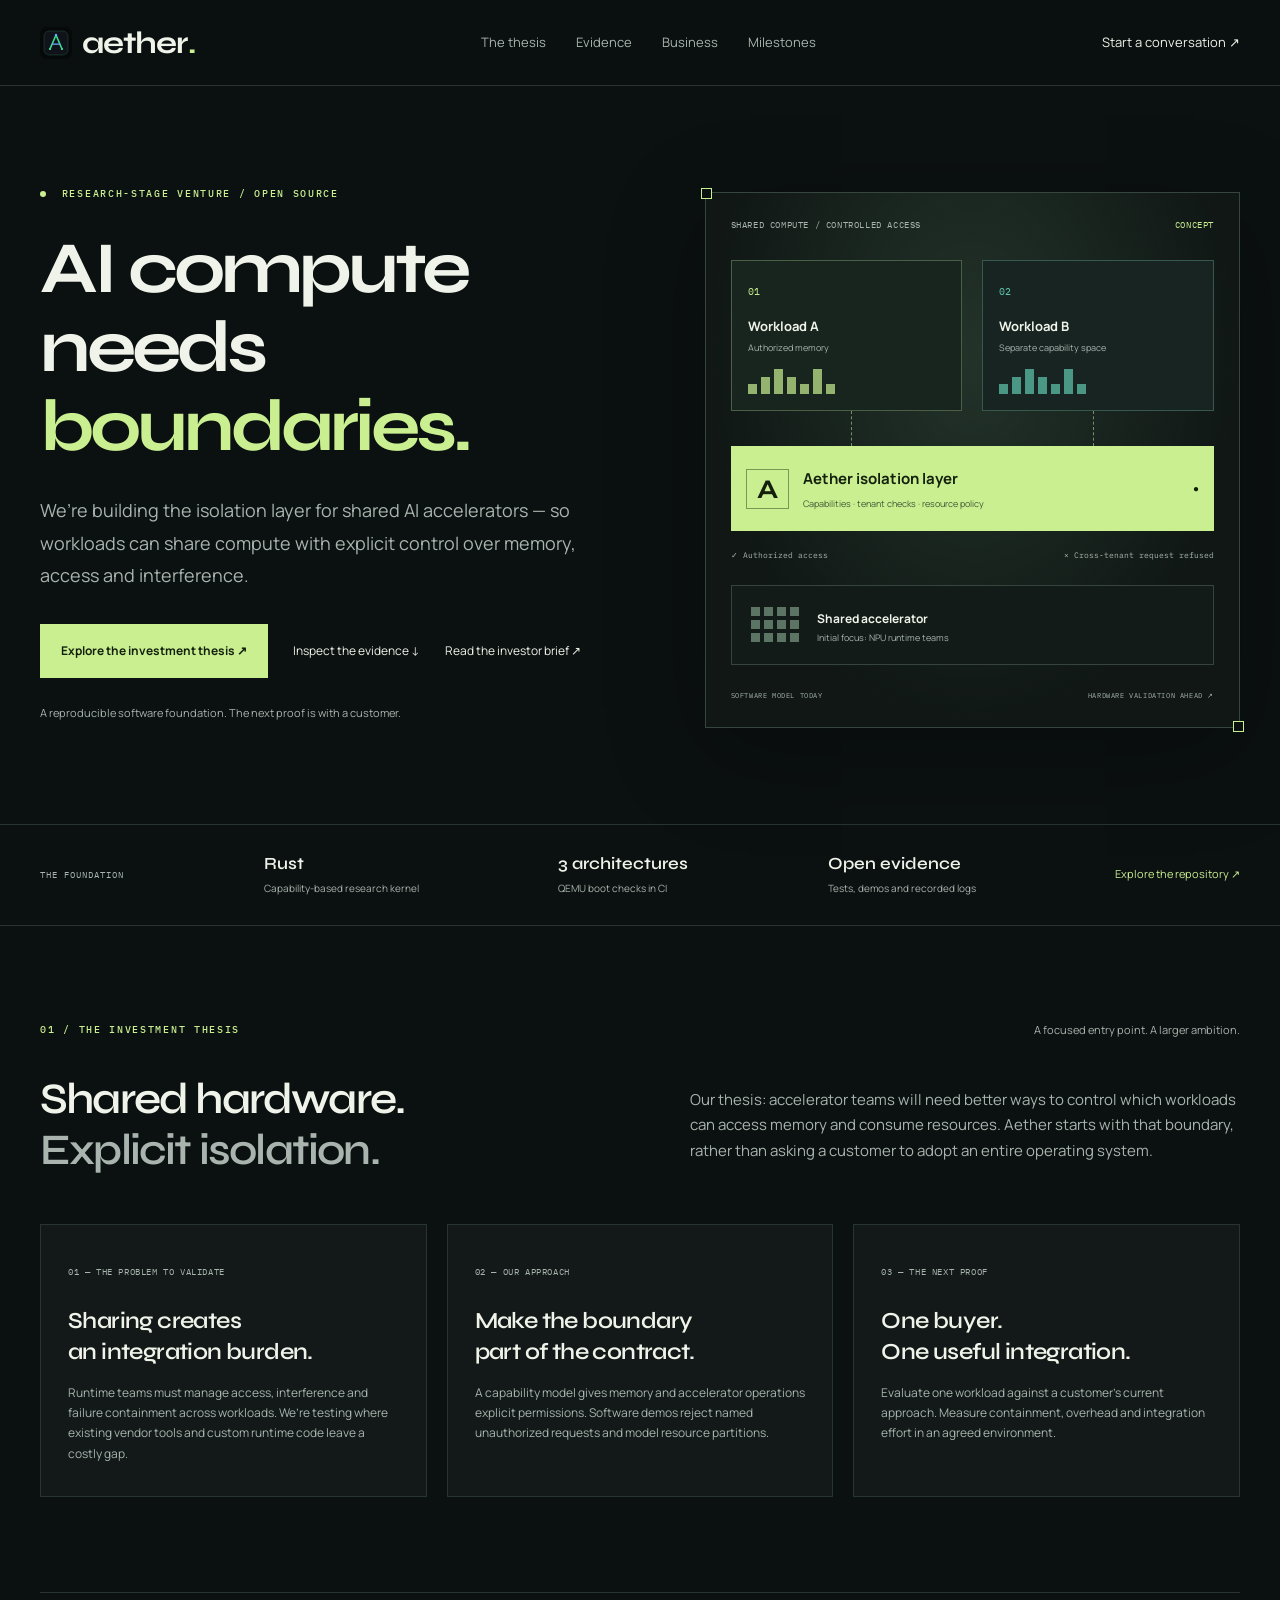
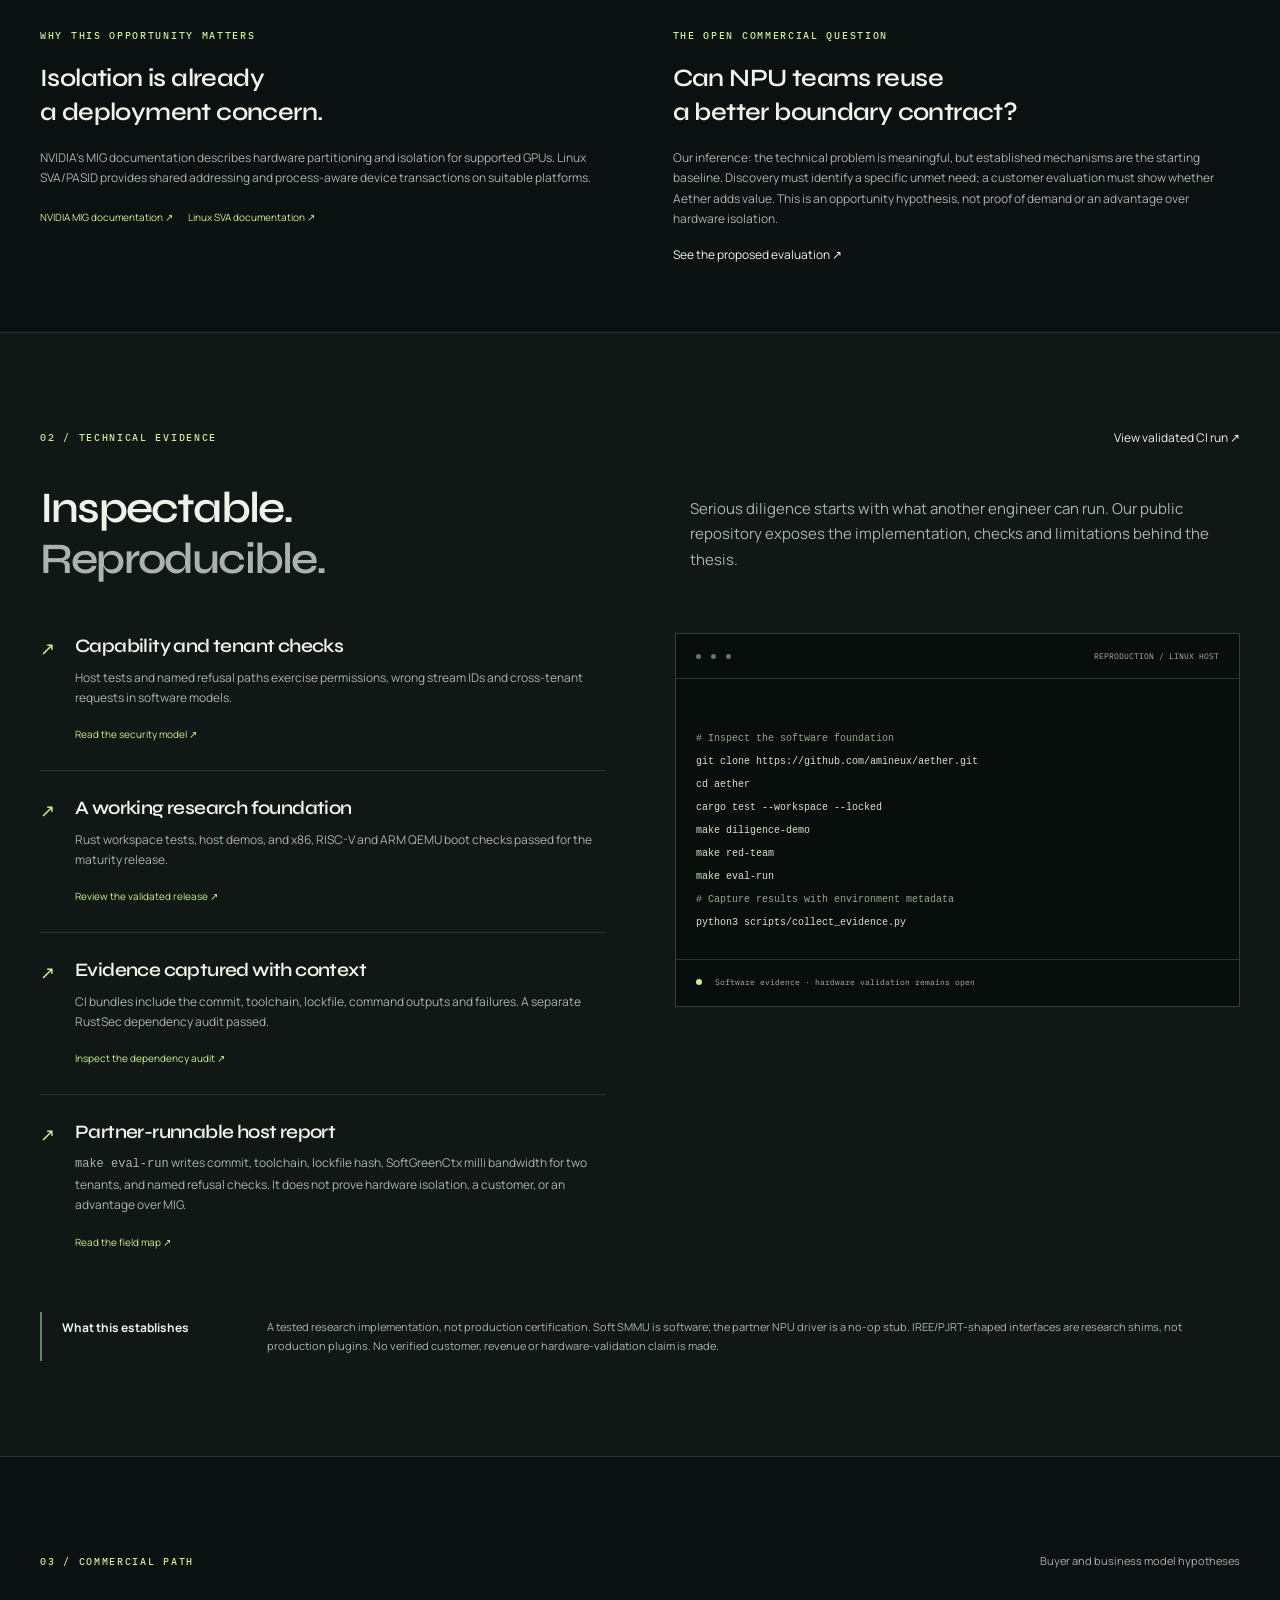
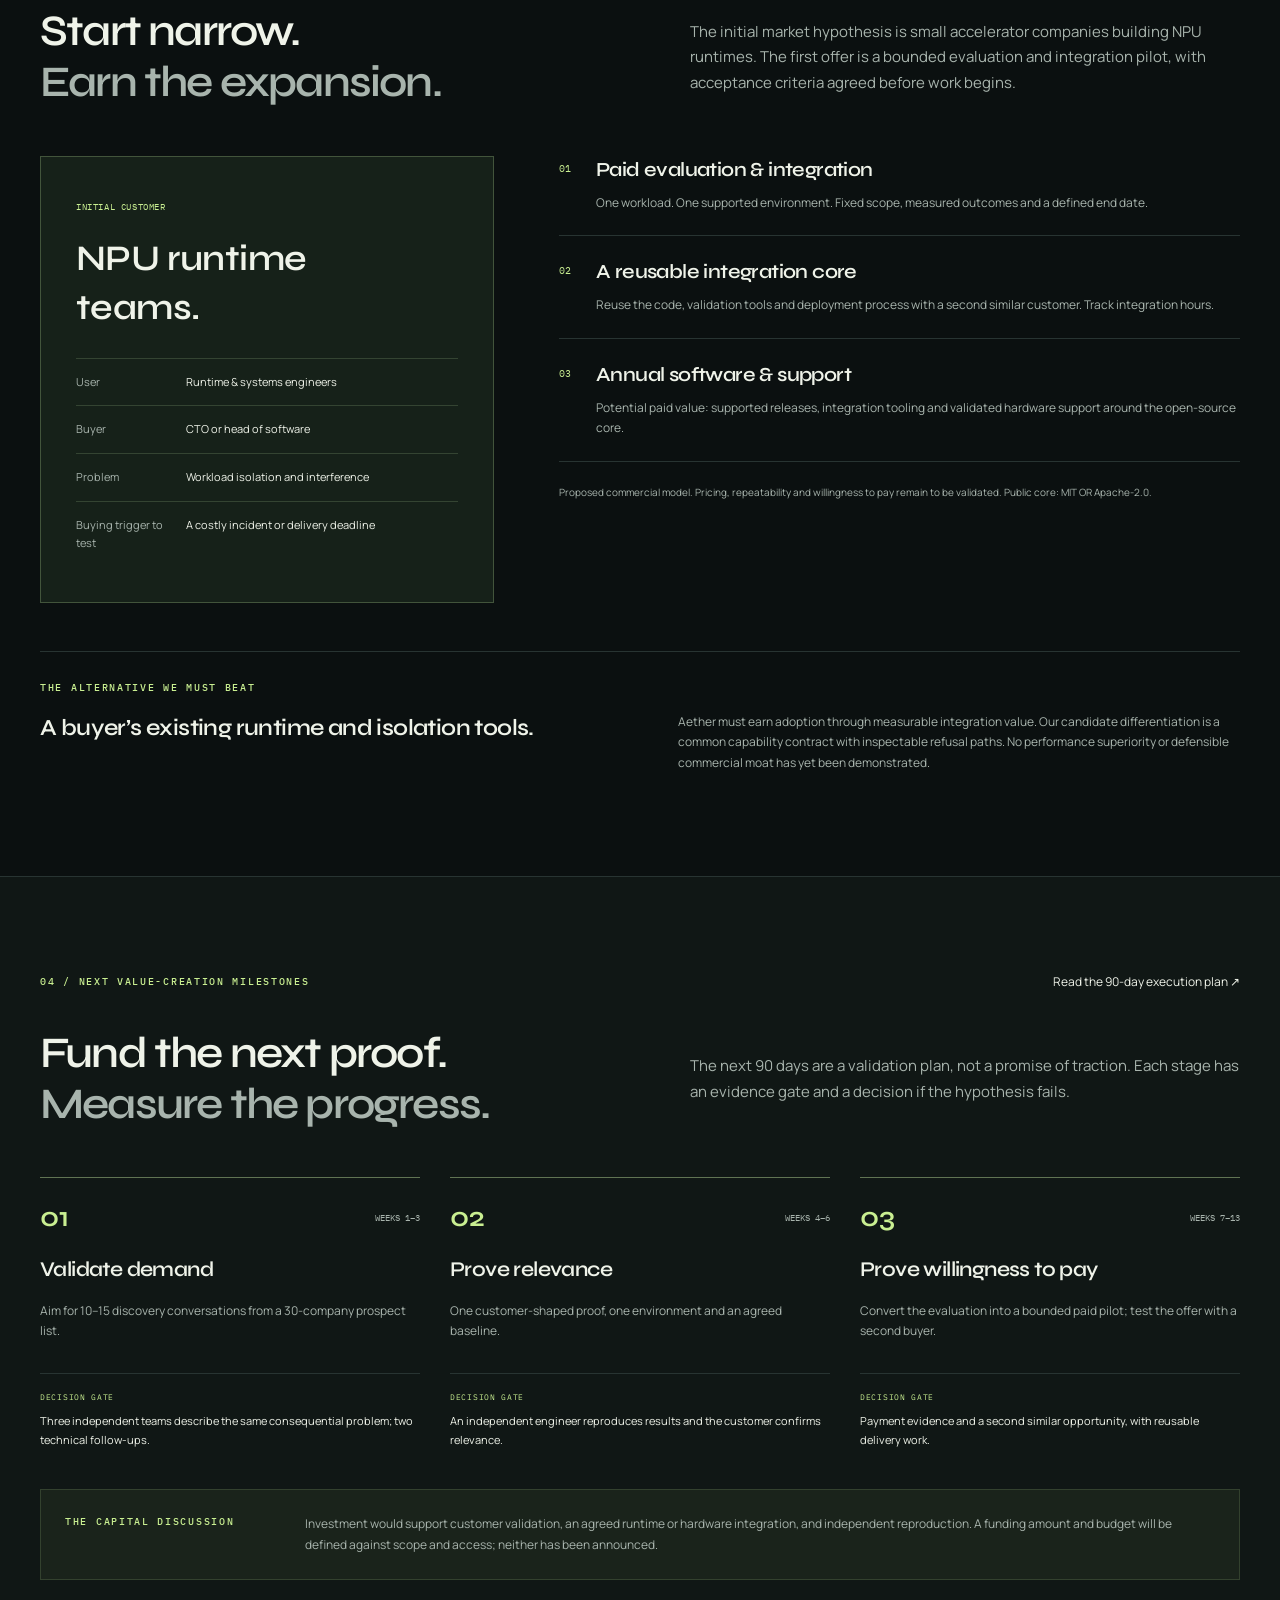
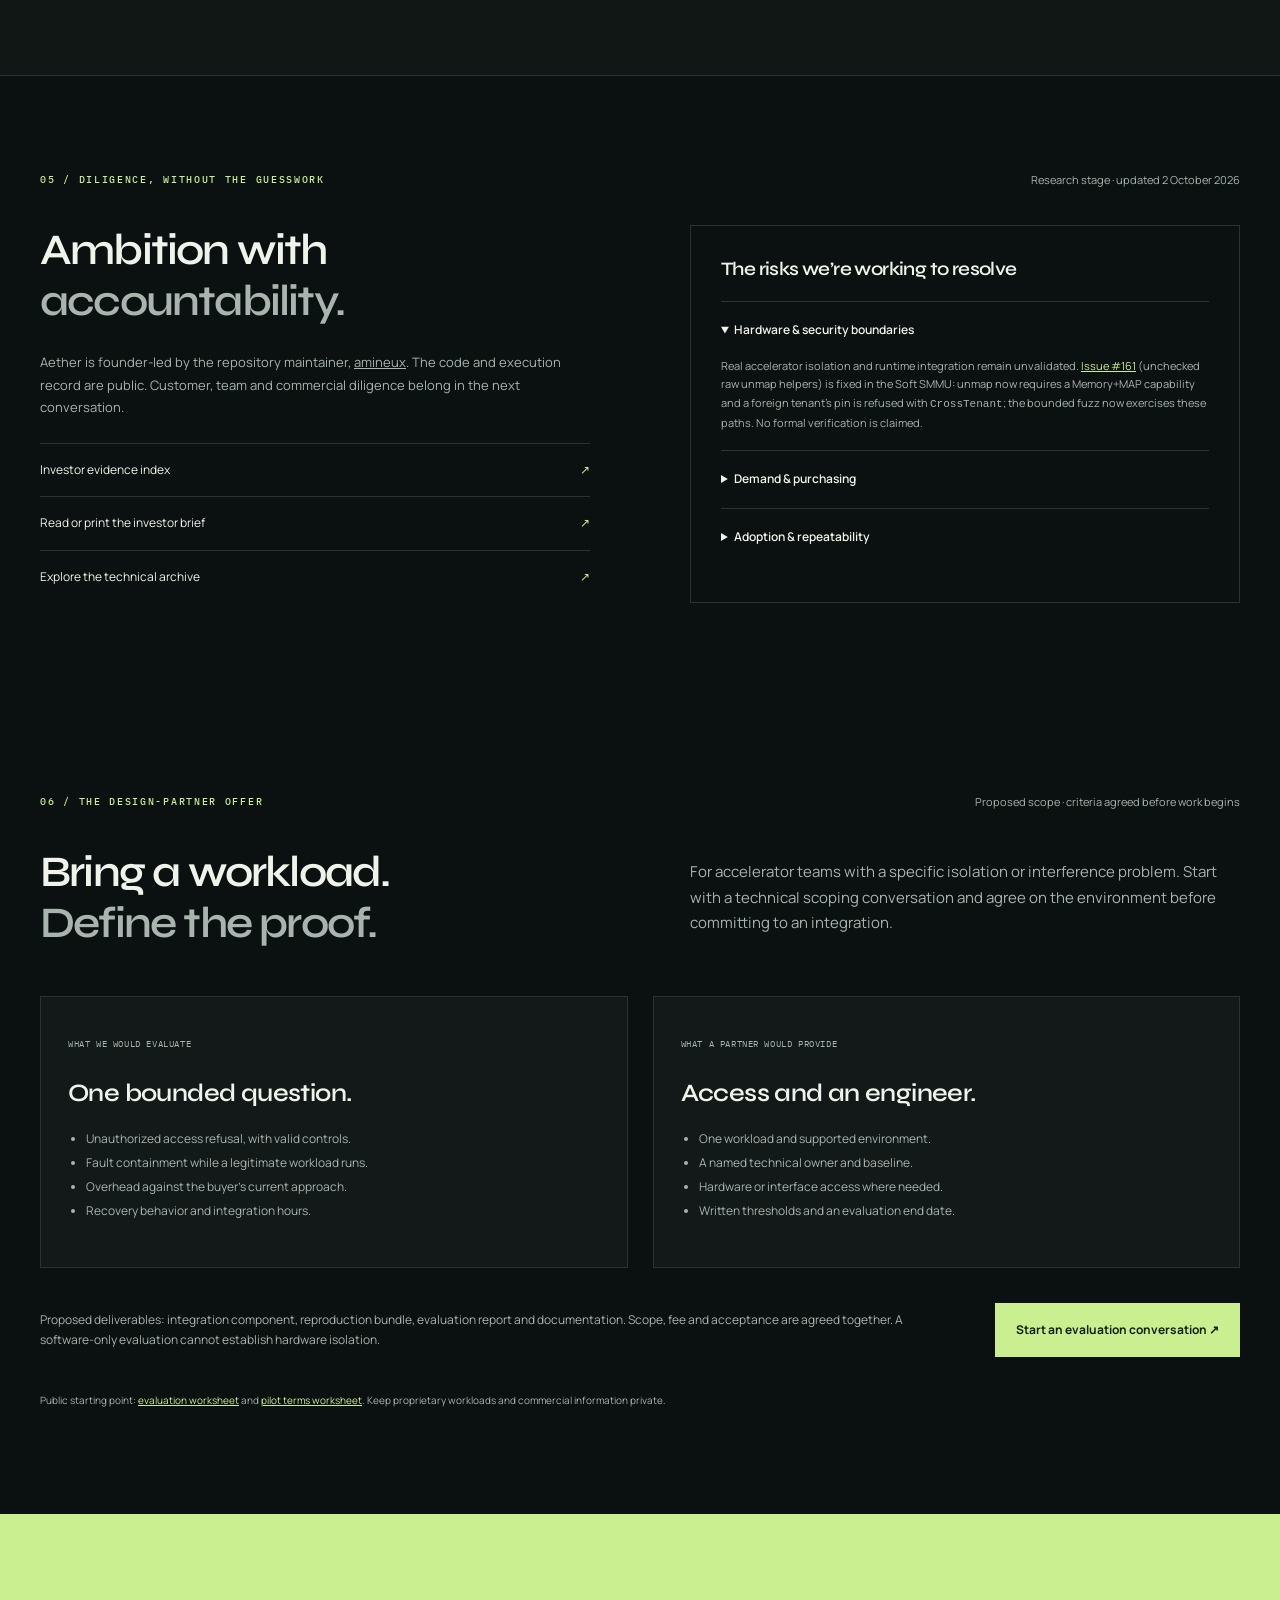
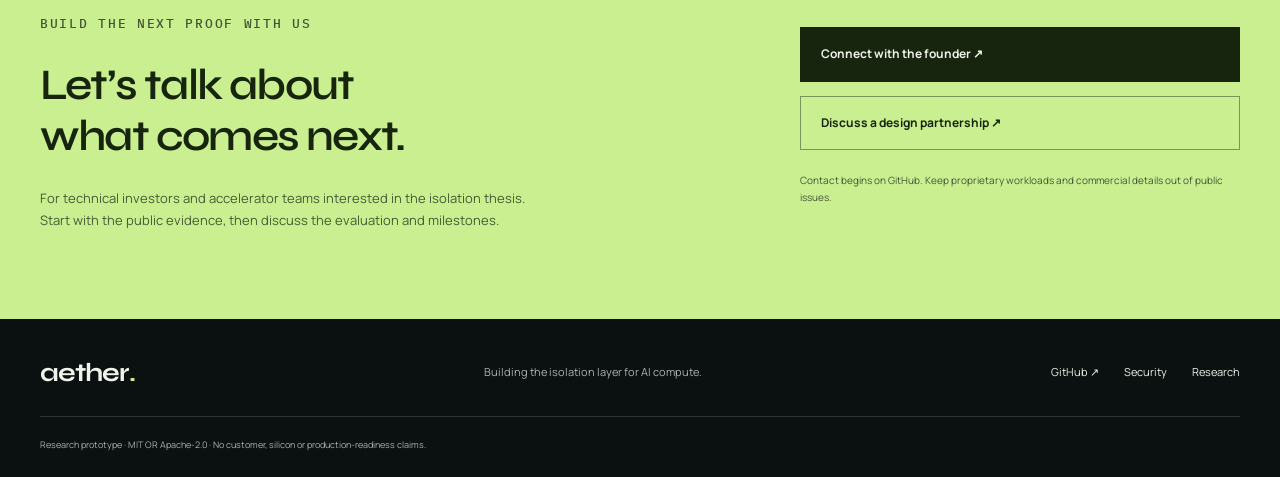
==== commit 00349474: "Add host eval-run and return SYS_UNMAP errors SYS_UNMAP keeps number 5 and its arguments, and now re" ====
--- a/site/index.html
+++ b/site/index.html
@@ -246,6 +246,14 @@
 <a href="https://github.com/amineux/aether/actions/runs/37059229955">Inspect the dependency audit ↗</a>
 </div>
 </article>
+<article>
+<span class="check">↗</span>
+<div>
+<h3>Partner-runnable host report</h3>
+<p><code>make eval-run</code> writes commit, toolchain, lockfile hash, SoftGreenCtx milli bandwidth for two tenants, and named refusal checks. It does not prove hardware isolation, a customer, or an advantage over MIG.</p>
+<a href="https://github.com/amineux/aether/blob/main/docs/business/EVAL_RUN.md">Read the field map ↗</a>
+</div>
+</article>
 </div>
 <aside class="terminal">
 <div class="terminal-top">
@@ -265,6 +273,7 @@
 cargo test --workspace --locked
 make diligence-demo
 make red-team
+make eval-run
 <span class="terminal-comment"># Capture results with environment metadata</span>
 python3 scripts/collect_evidence.py</code>
 </pre>
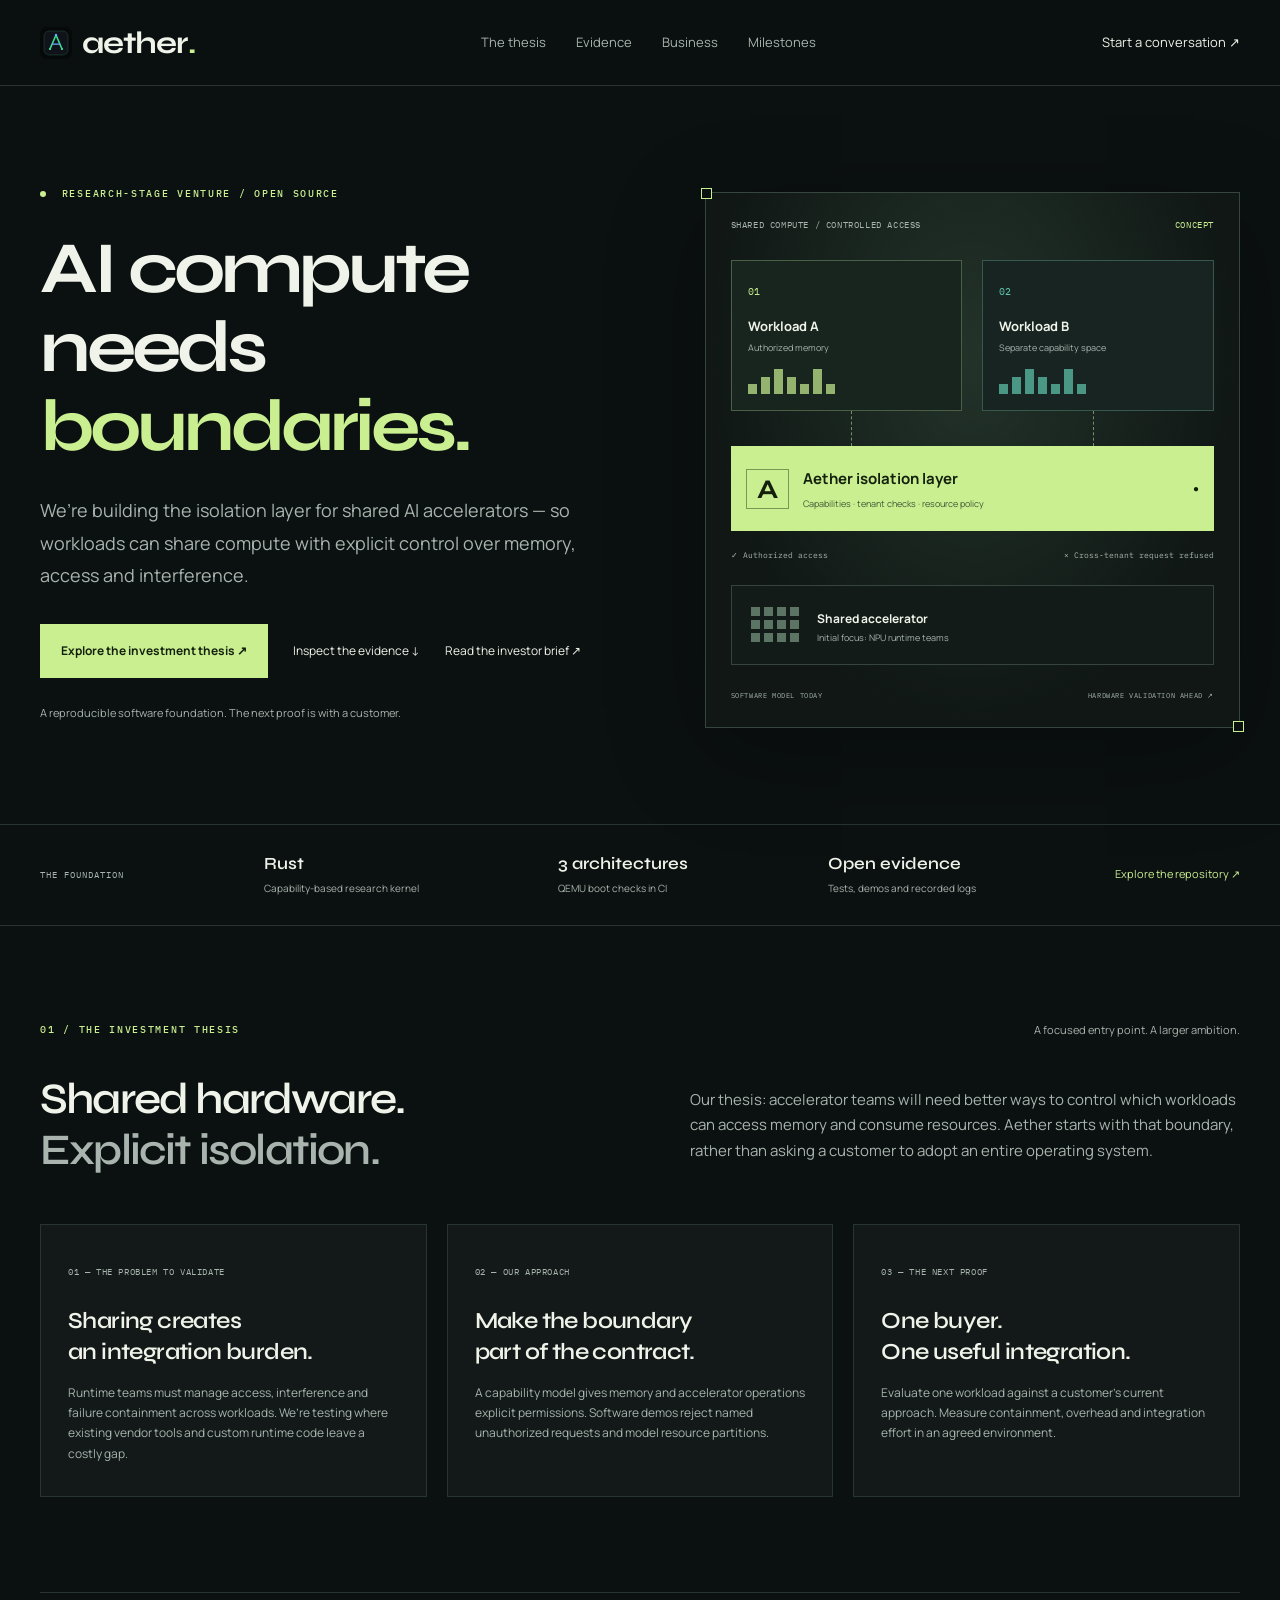
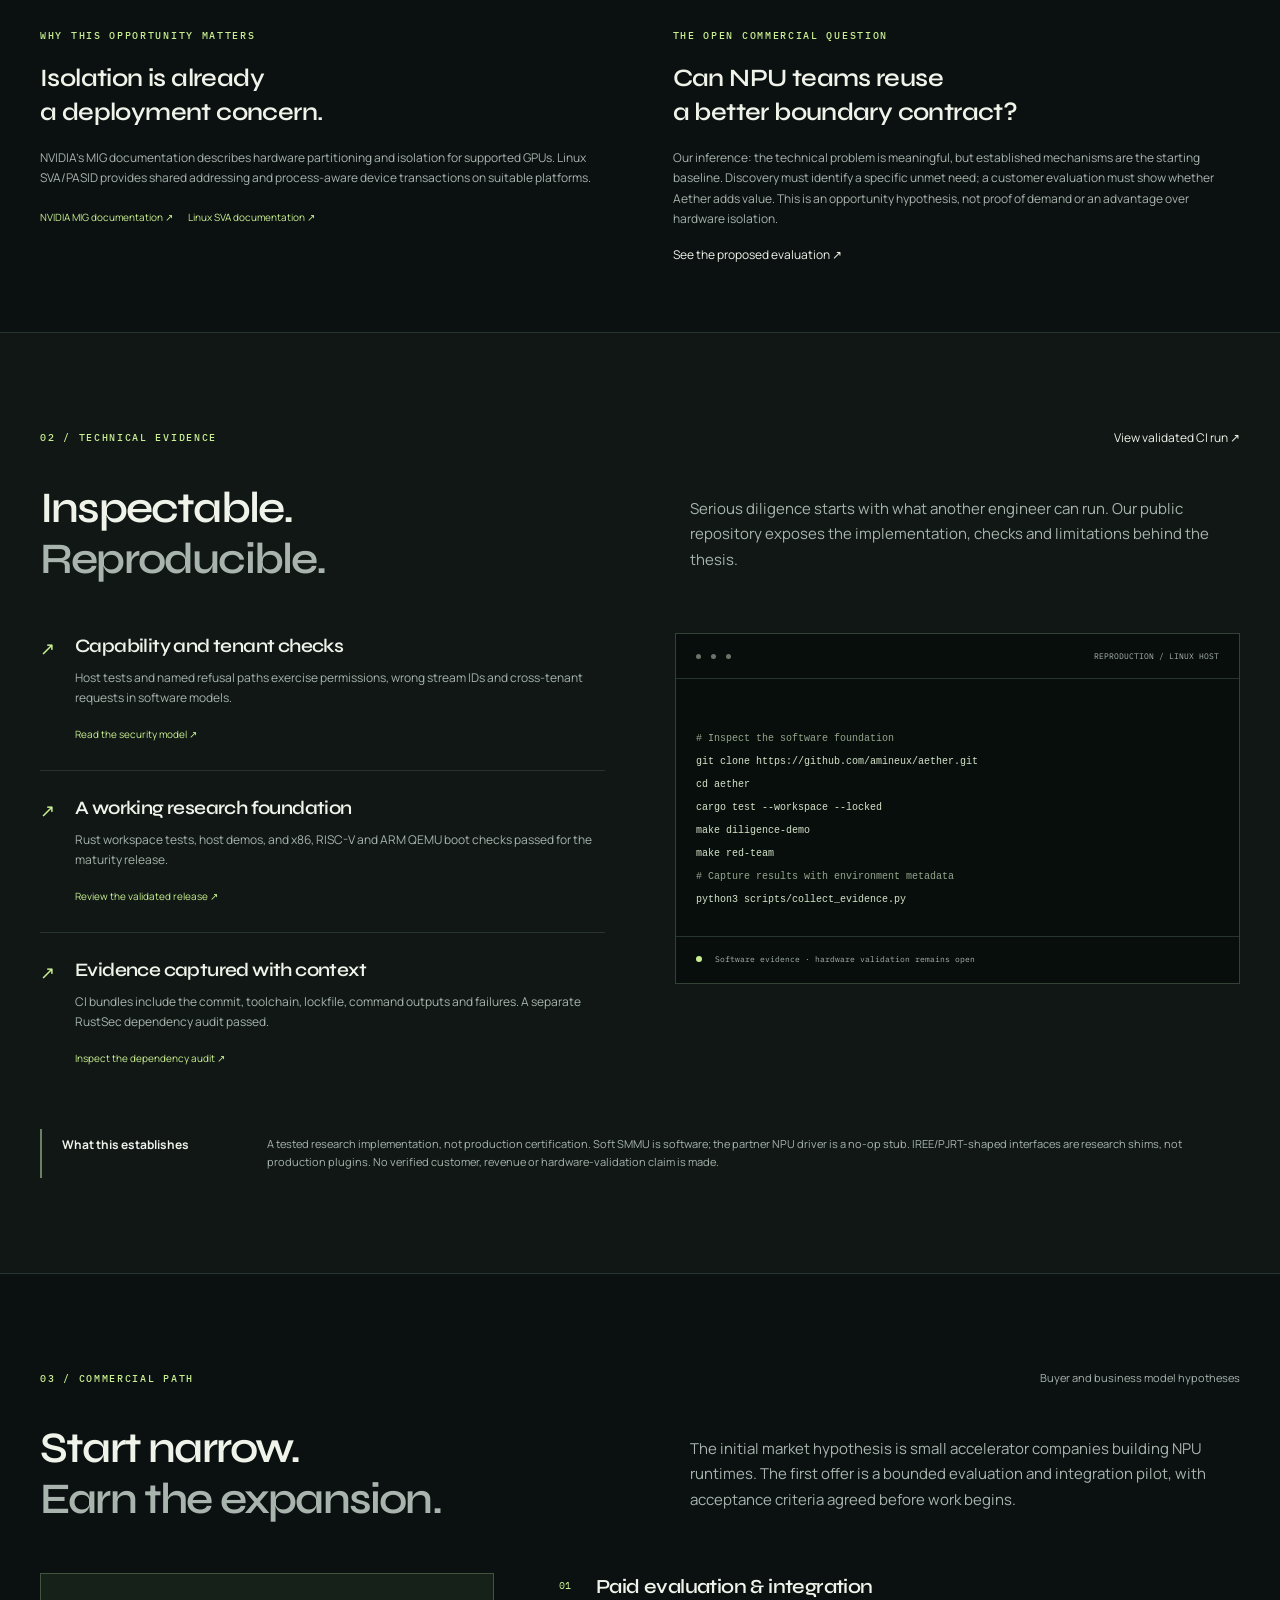
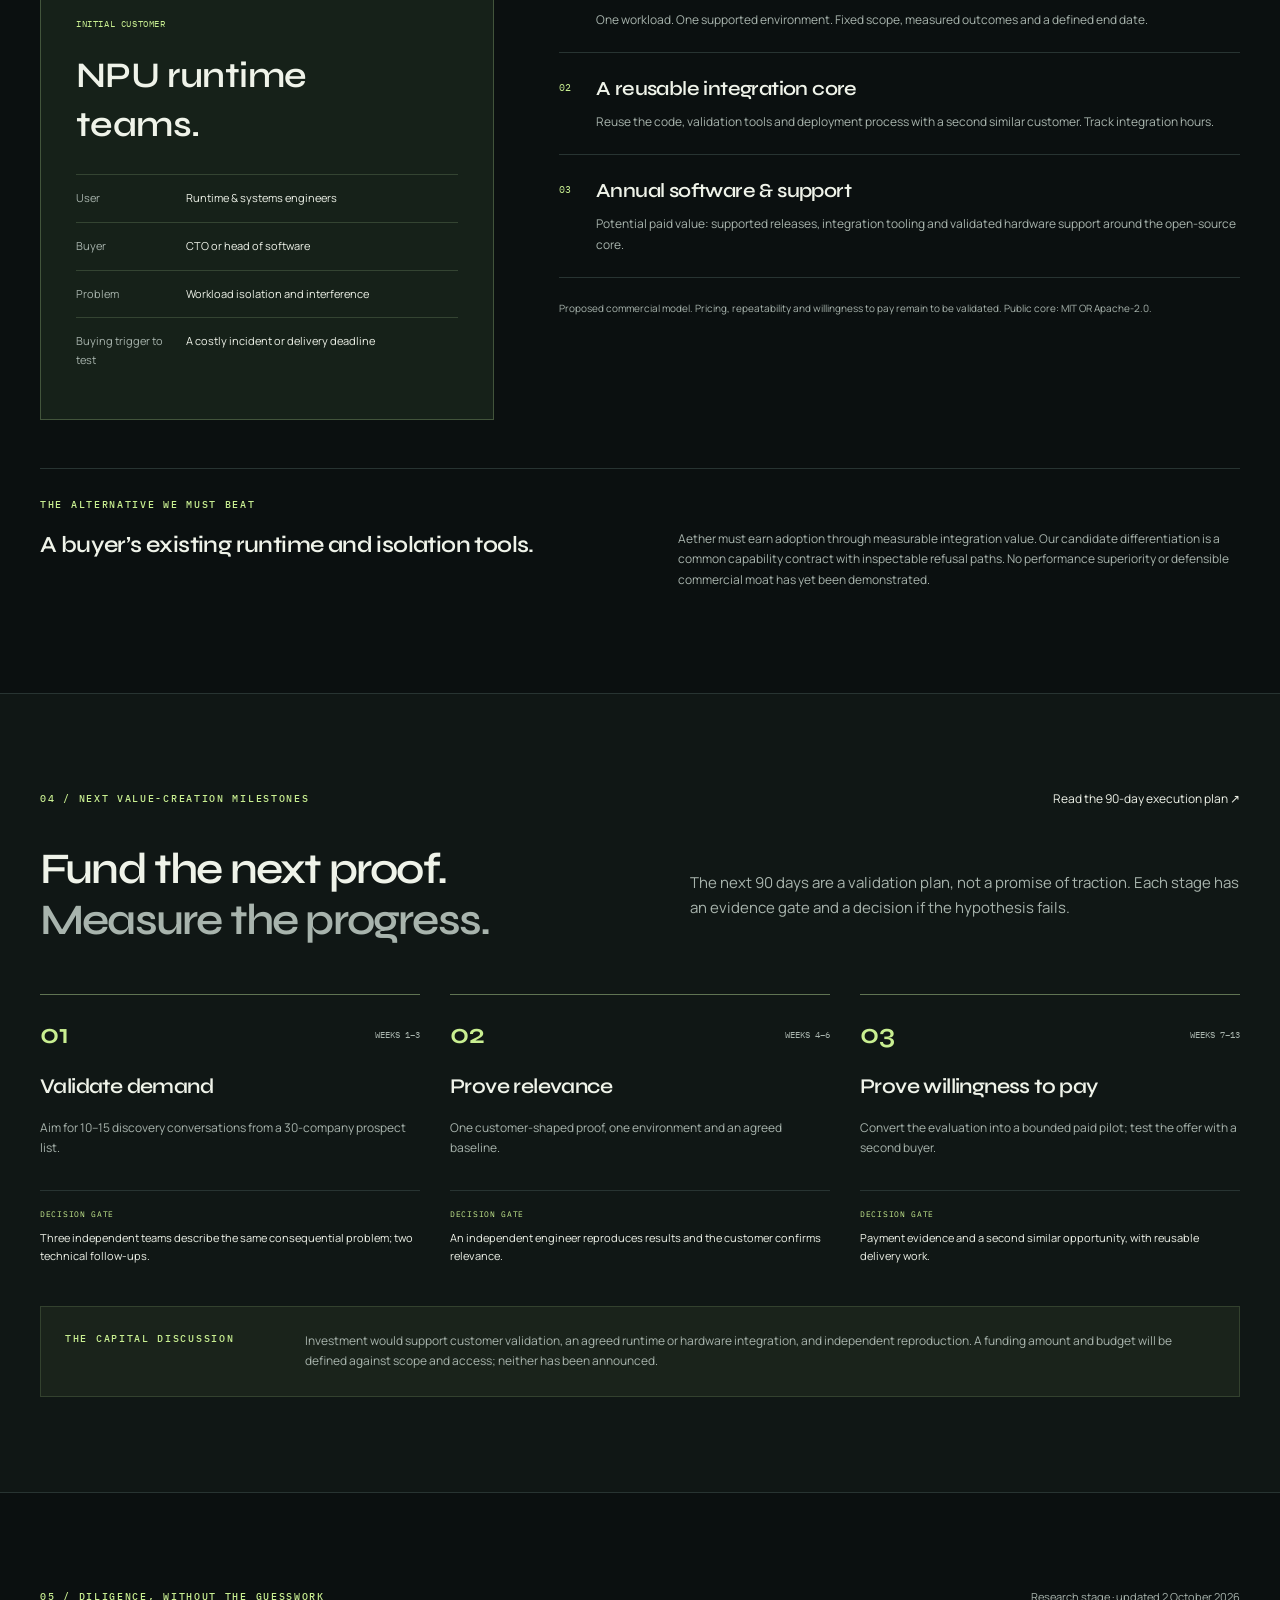
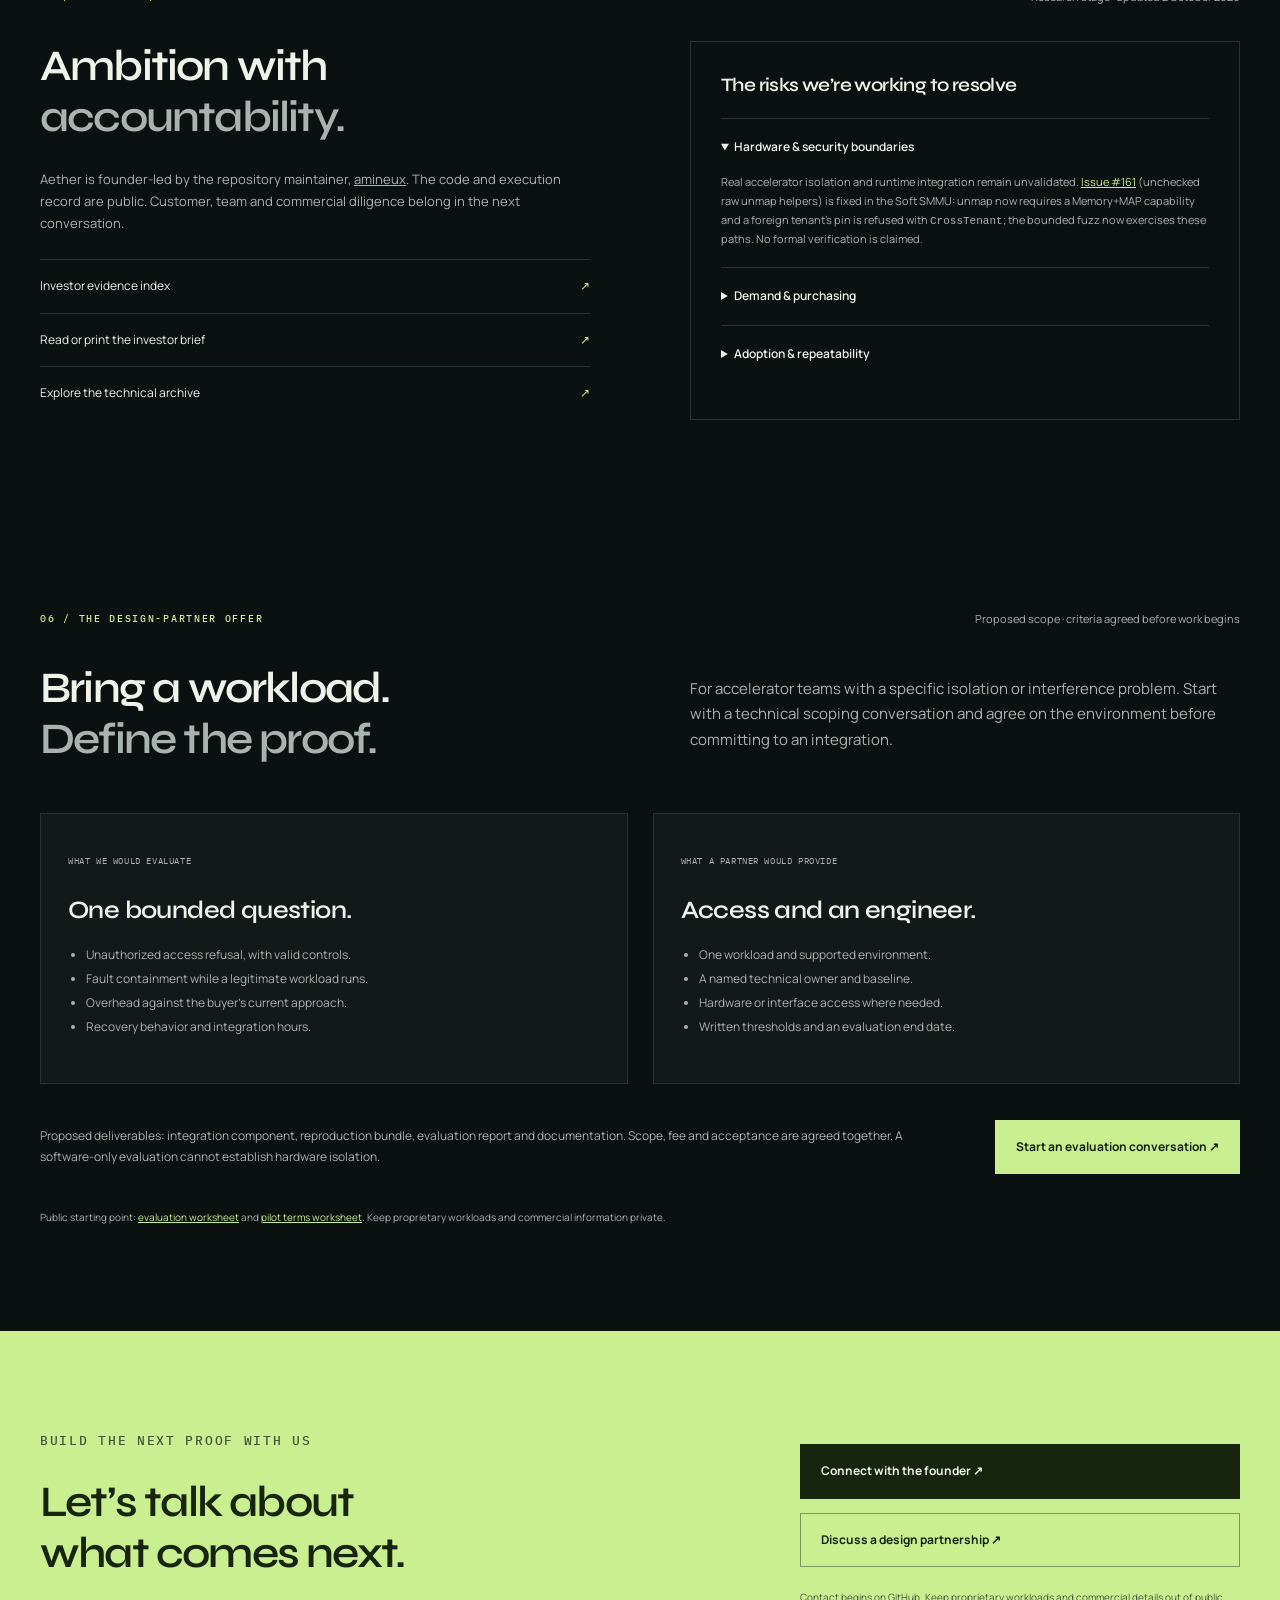
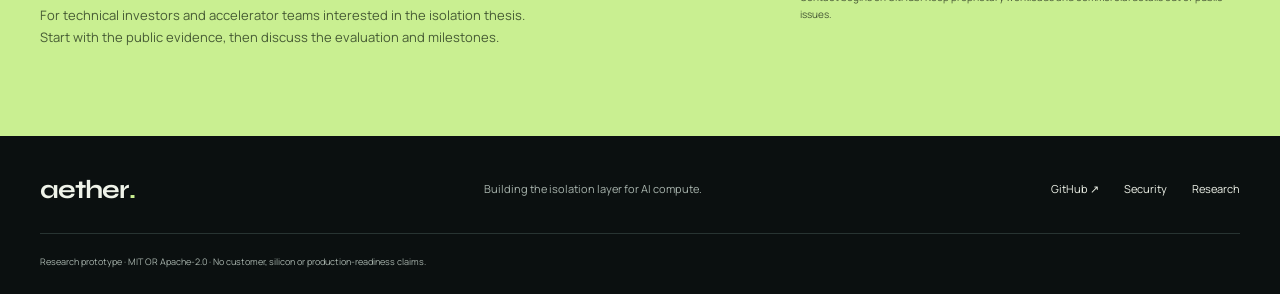
==== commit 874027fa: "Merge 5c467370aa175ec374a1b2044ebad53cc63d7802 into 7dde542d6b173fc1be46442b2309e52fb87eb592" ====
--- a/site/index.html
+++ b/site/index.html
@@ -246,14 +246,6 @@
 <a href="https://github.com/amineux/aether/actions/runs/37059229955">Inspect the dependency audit ↗</a>
 </div>
 </article>
-<article>
-<span class="check">↗</span>
-<div>
-<h3>Partner-runnable host report</h3>
-<p><code>make eval-run</code> writes commit, toolchain, lockfile hash, SoftGreenCtx milli bandwidth for two tenants, and named refusal checks. It does not prove hardware isolation, a customer, or an advantage over MIG.</p>
-<a href="https://github.com/amineux/aether/blob/main/docs/business/EVAL_RUN.md">Read the field map ↗</a>
-</div>
-</article>
 </div>
 <aside class="terminal">
 <div class="terminal-top">
@@ -273,7 +265,6 @@
 cargo test --workspace --locked
 make diligence-demo
 make red-team
-make eval-run
 <span class="terminal-comment"># Capture results with environment metadata</span>
 python3 scripts/collect_evidence.py</code>
 </pre>
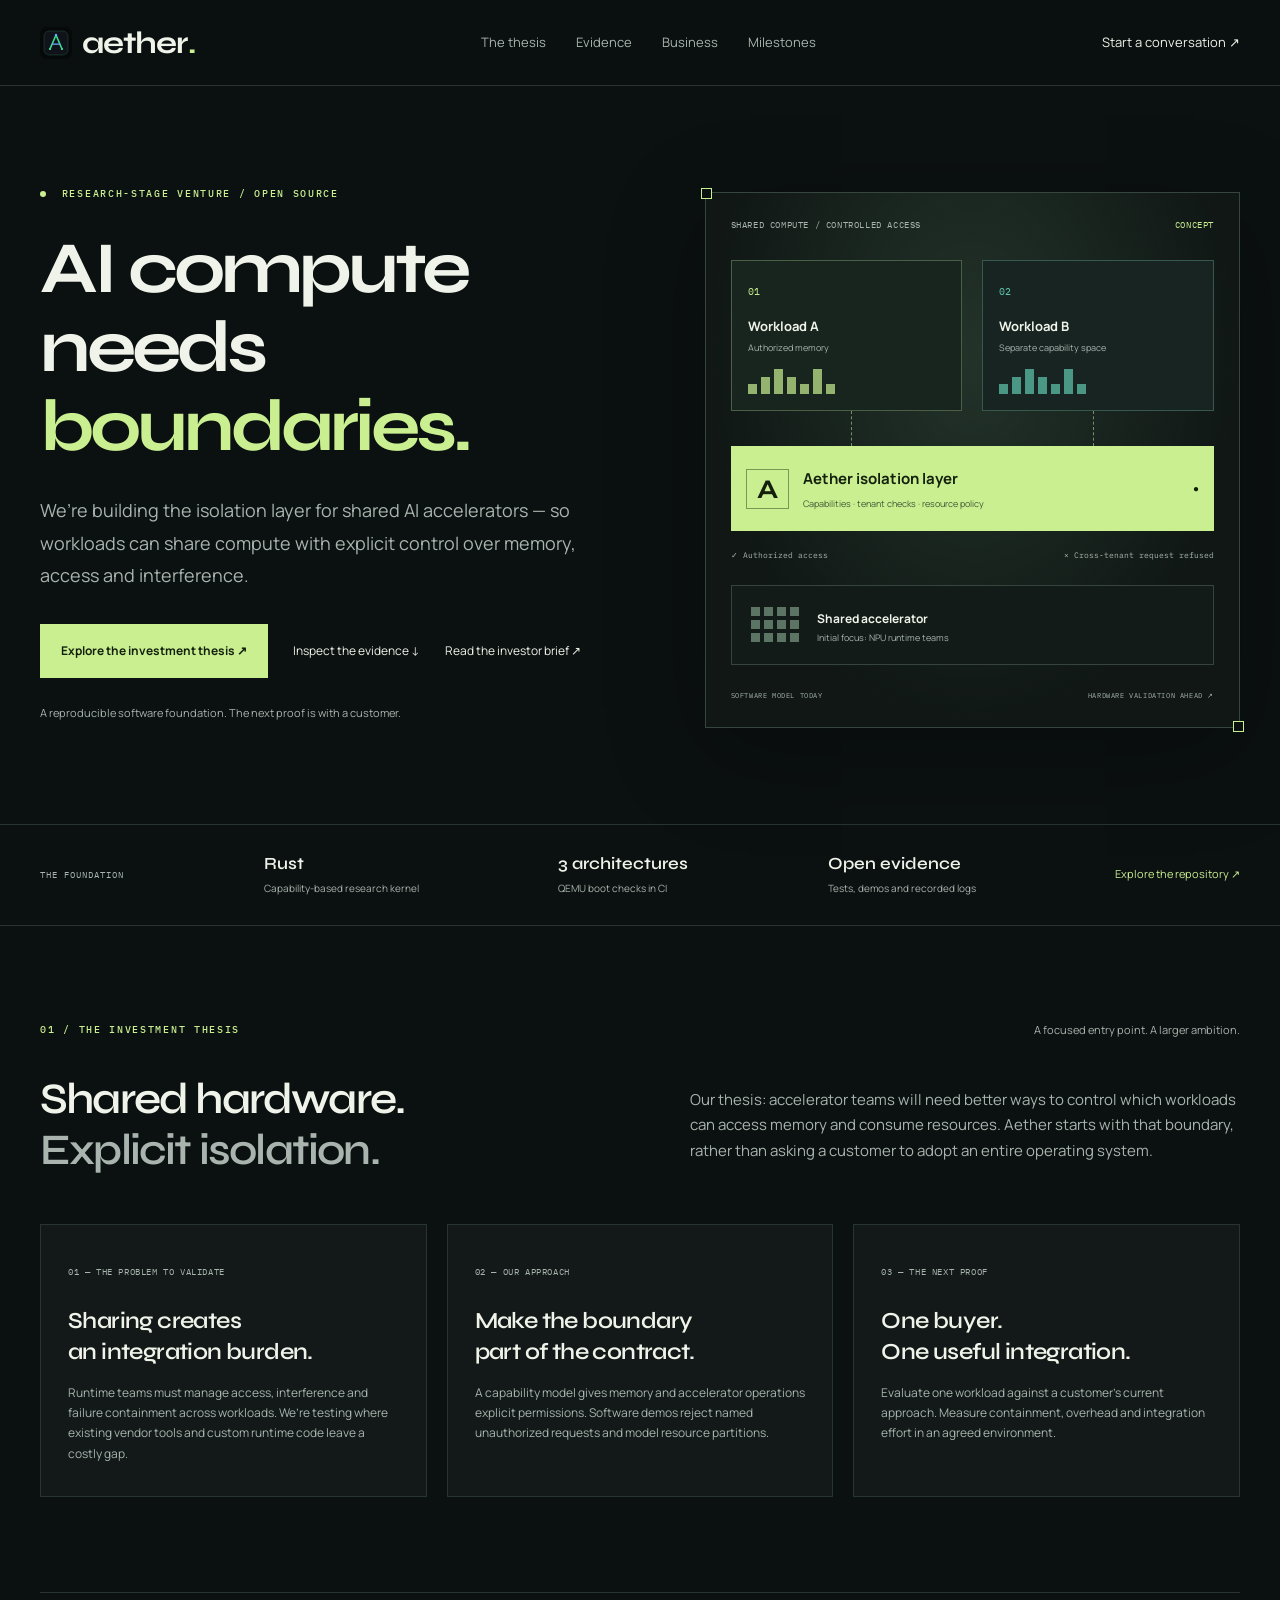
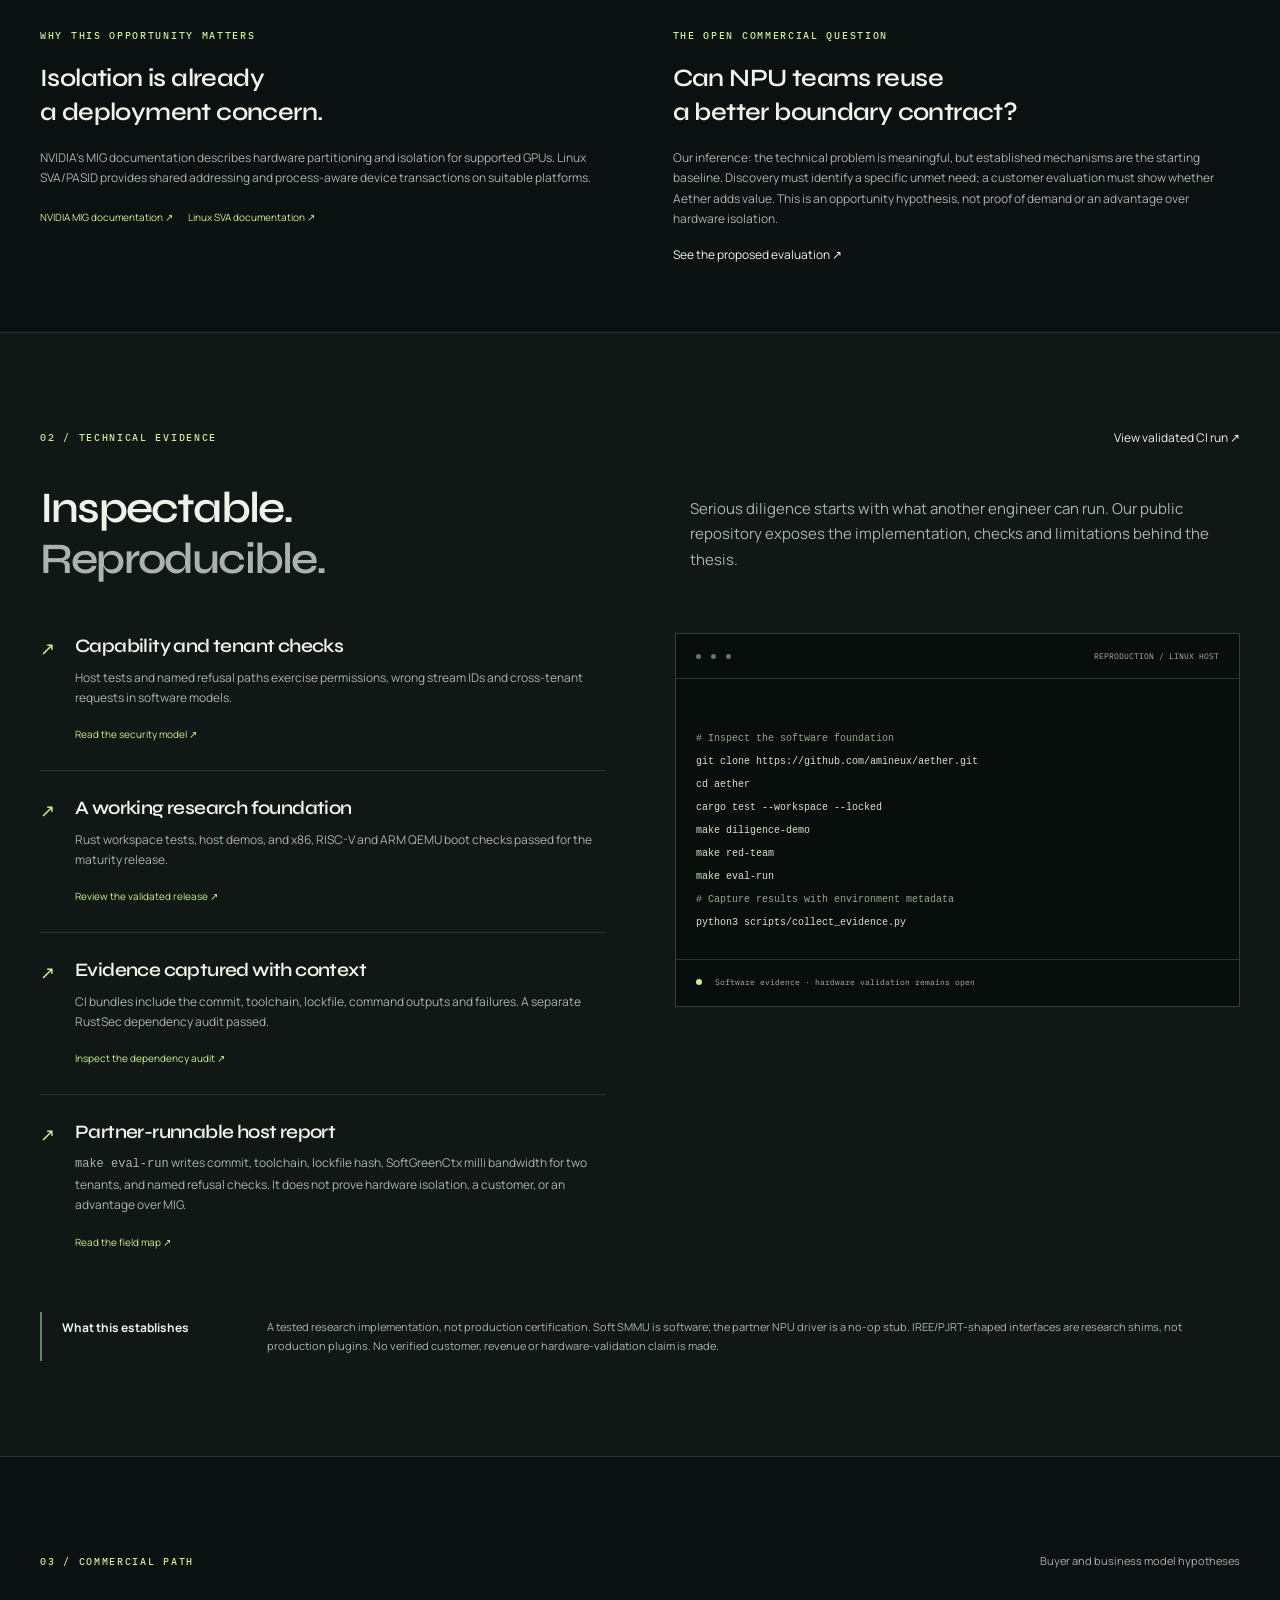
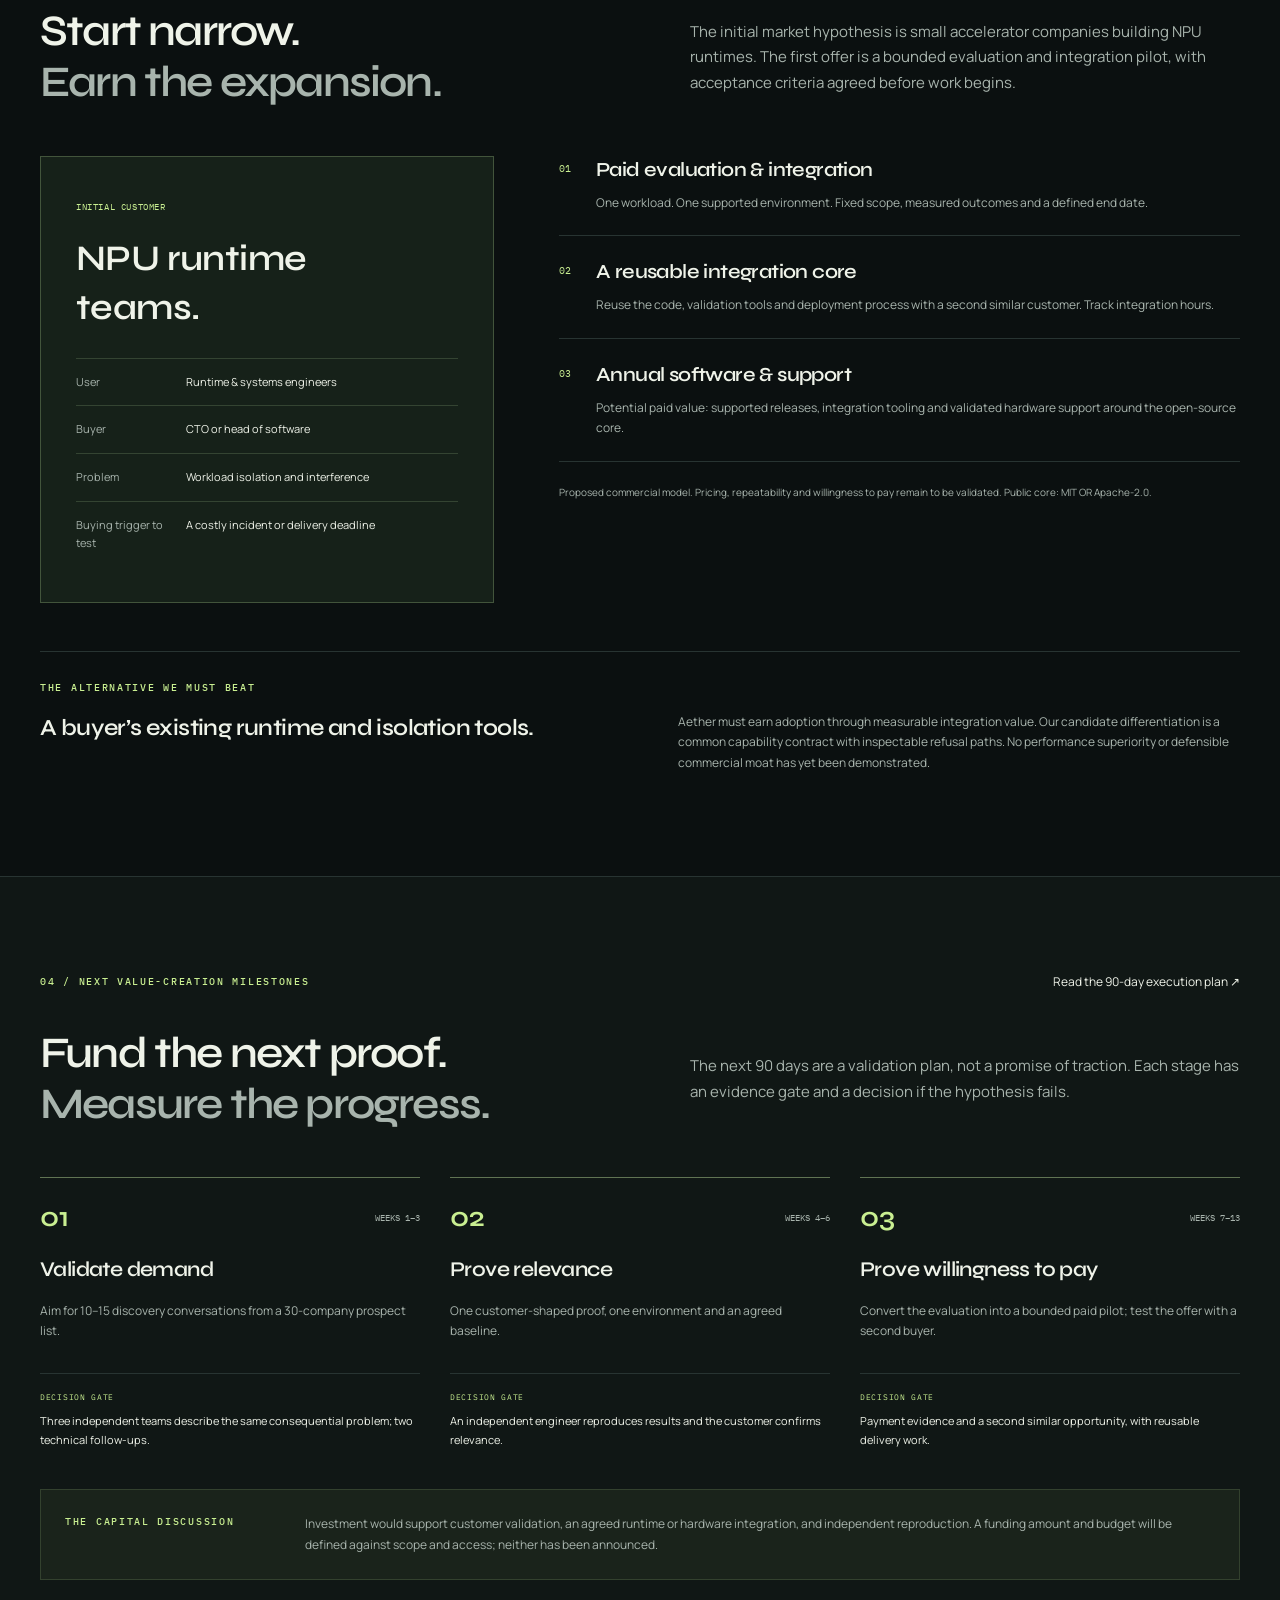
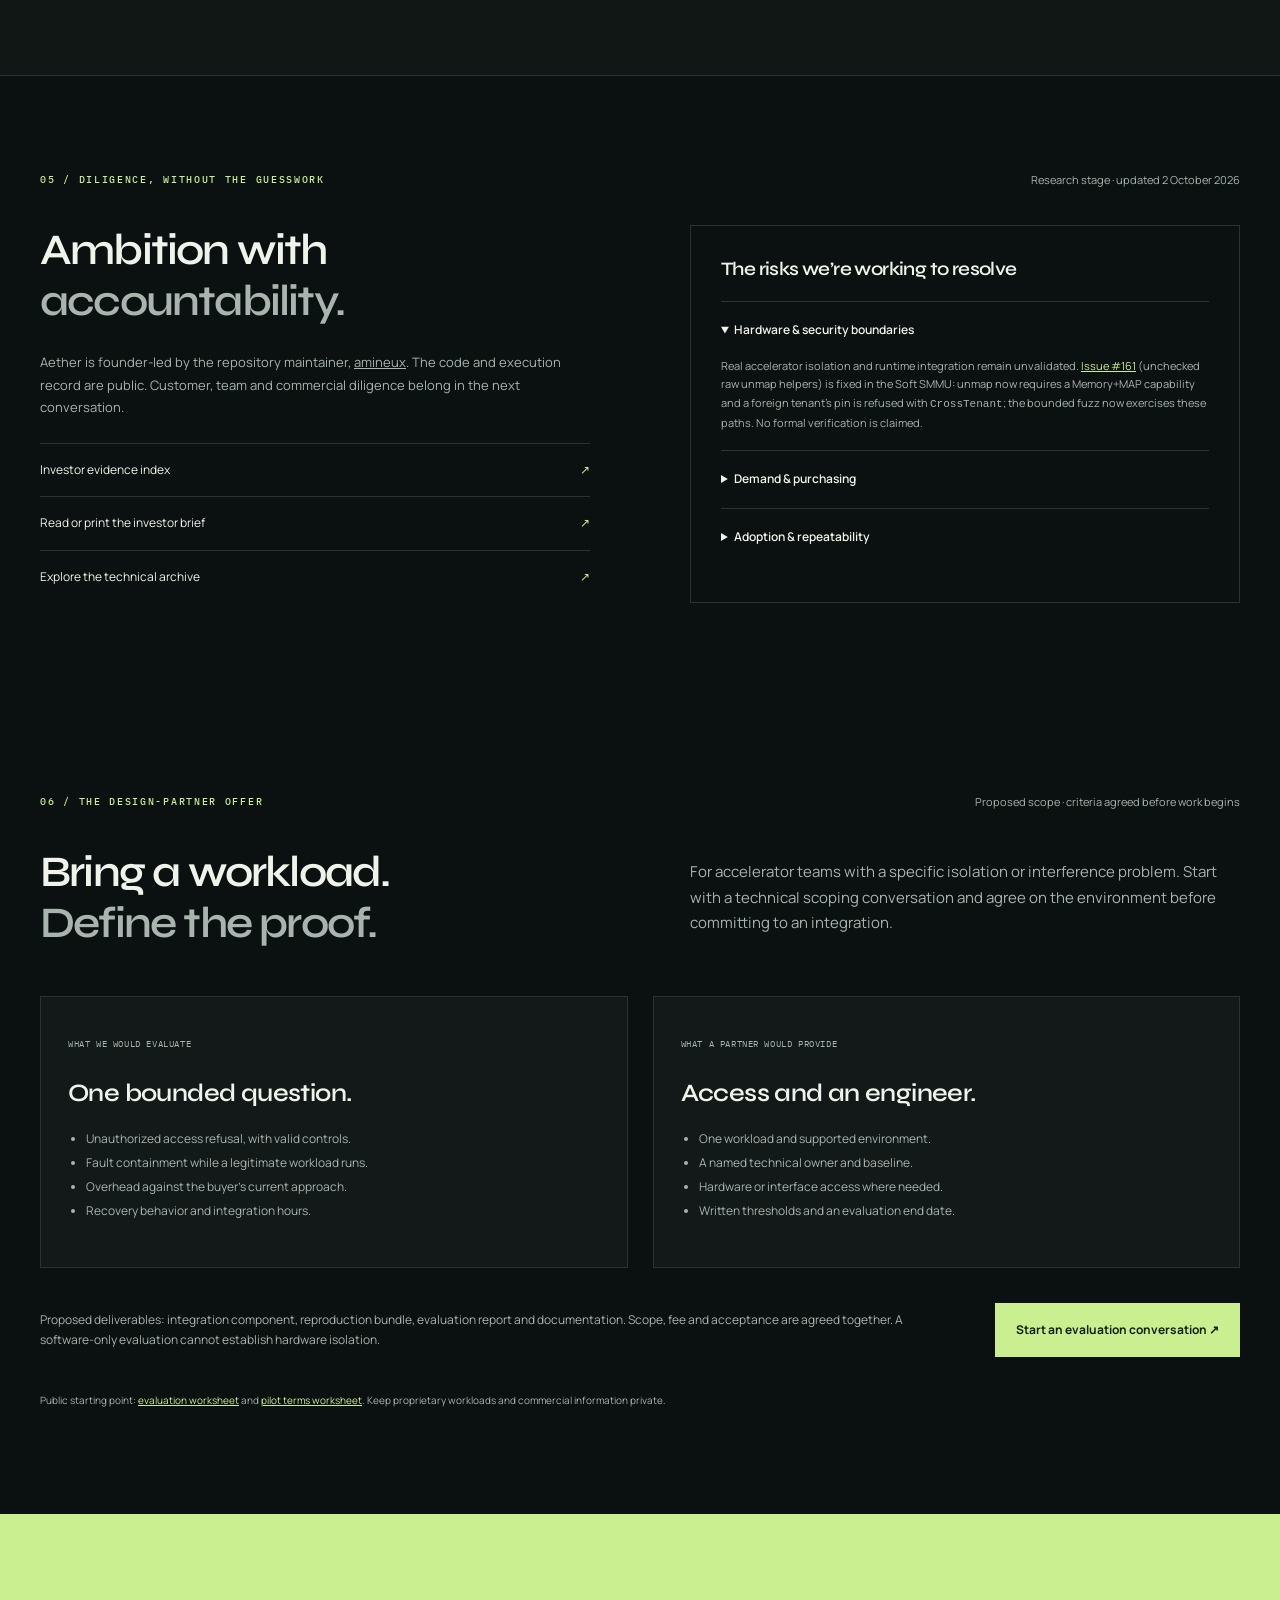
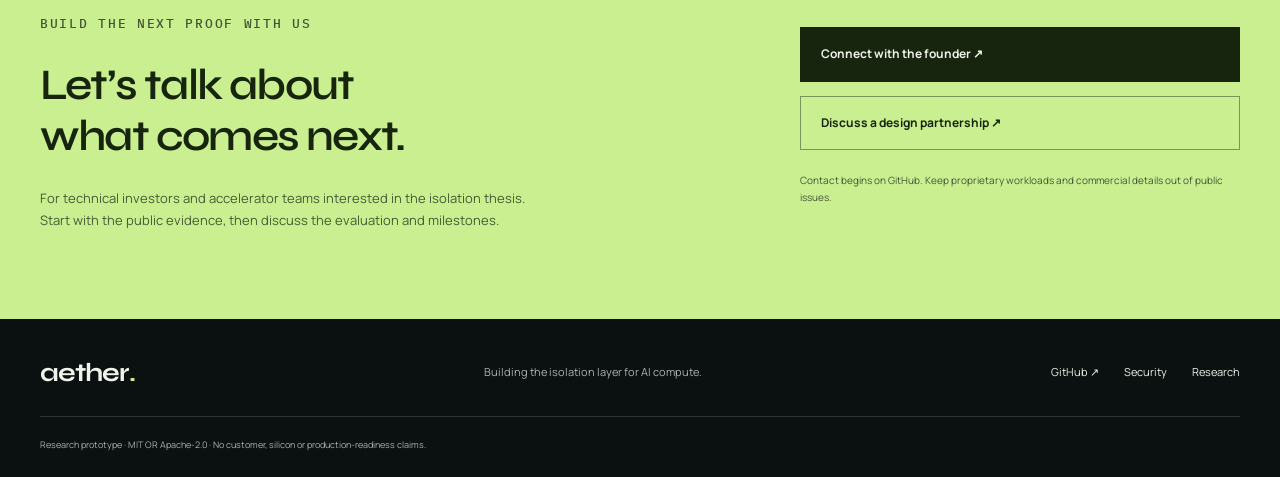
==== commit 561b3a02: "Merge 00349474615d90b76cb4f503ead86cfd46b6c6d4 into 7dde542d6b173fc1be46442b2309e52fb87eb592" ====
--- a/site/index.html
+++ b/site/index.html
@@ -246,6 +246,14 @@
 <a href="https://github.com/amineux/aether/actions/runs/37059229955">Inspect the dependency audit ↗</a>
 </div>
 </article>
+<article>
+<span class="check">↗</span>
+<div>
+<h3>Partner-runnable host report</h3>
+<p><code>make eval-run</code> writes commit, toolchain, lockfile hash, SoftGreenCtx milli bandwidth for two tenants, and named refusal checks. It does not prove hardware isolation, a customer, or an advantage over MIG.</p>
+<a href="https://github.com/amineux/aether/blob/main/docs/business/EVAL_RUN.md">Read the field map ↗</a>
+</div>
+</article>
 </div>
 <aside class="terminal">
 <div class="terminal-top">
@@ -265,6 +273,7 @@
 cargo test --workspace --locked
 make diligence-demo
 make red-team
+make eval-run
 <span class="terminal-comment"># Capture results with environment metadata</span>
 python3 scripts/collect_evidence.py</code>
 </pre>
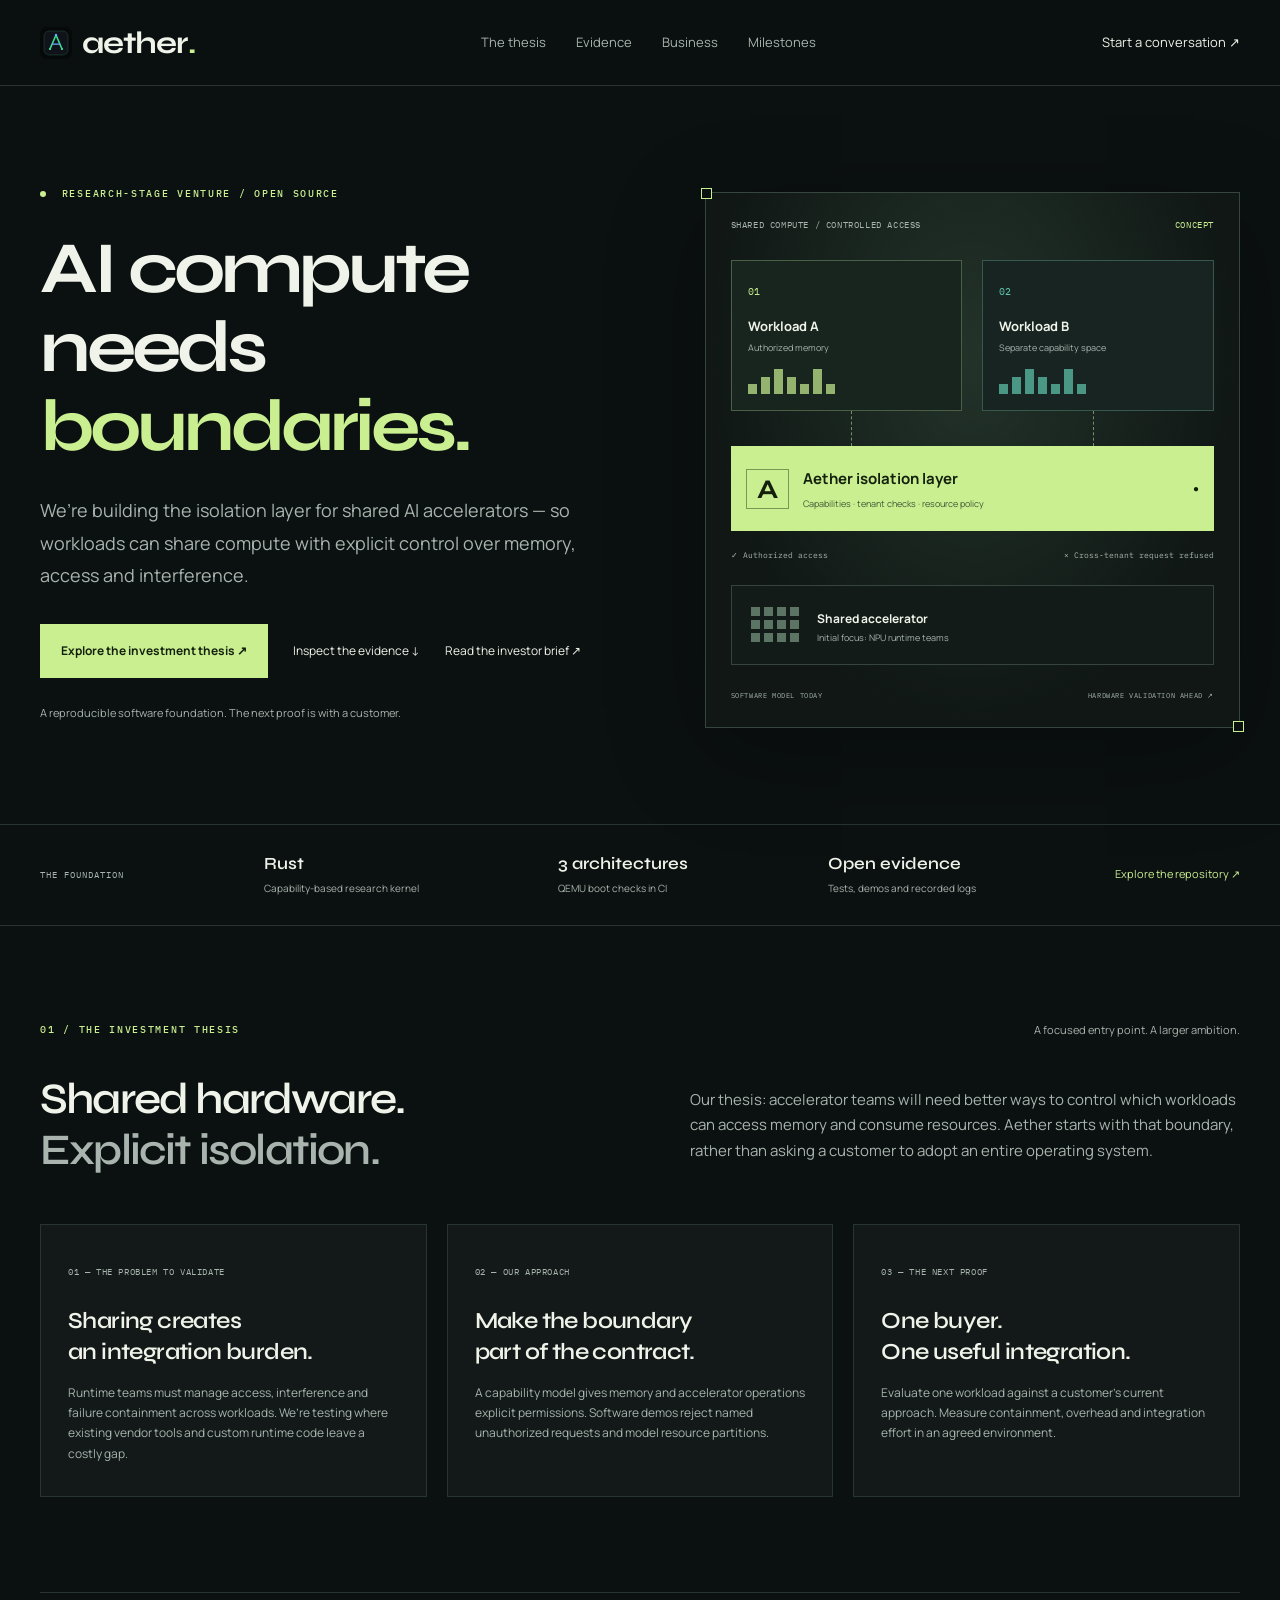
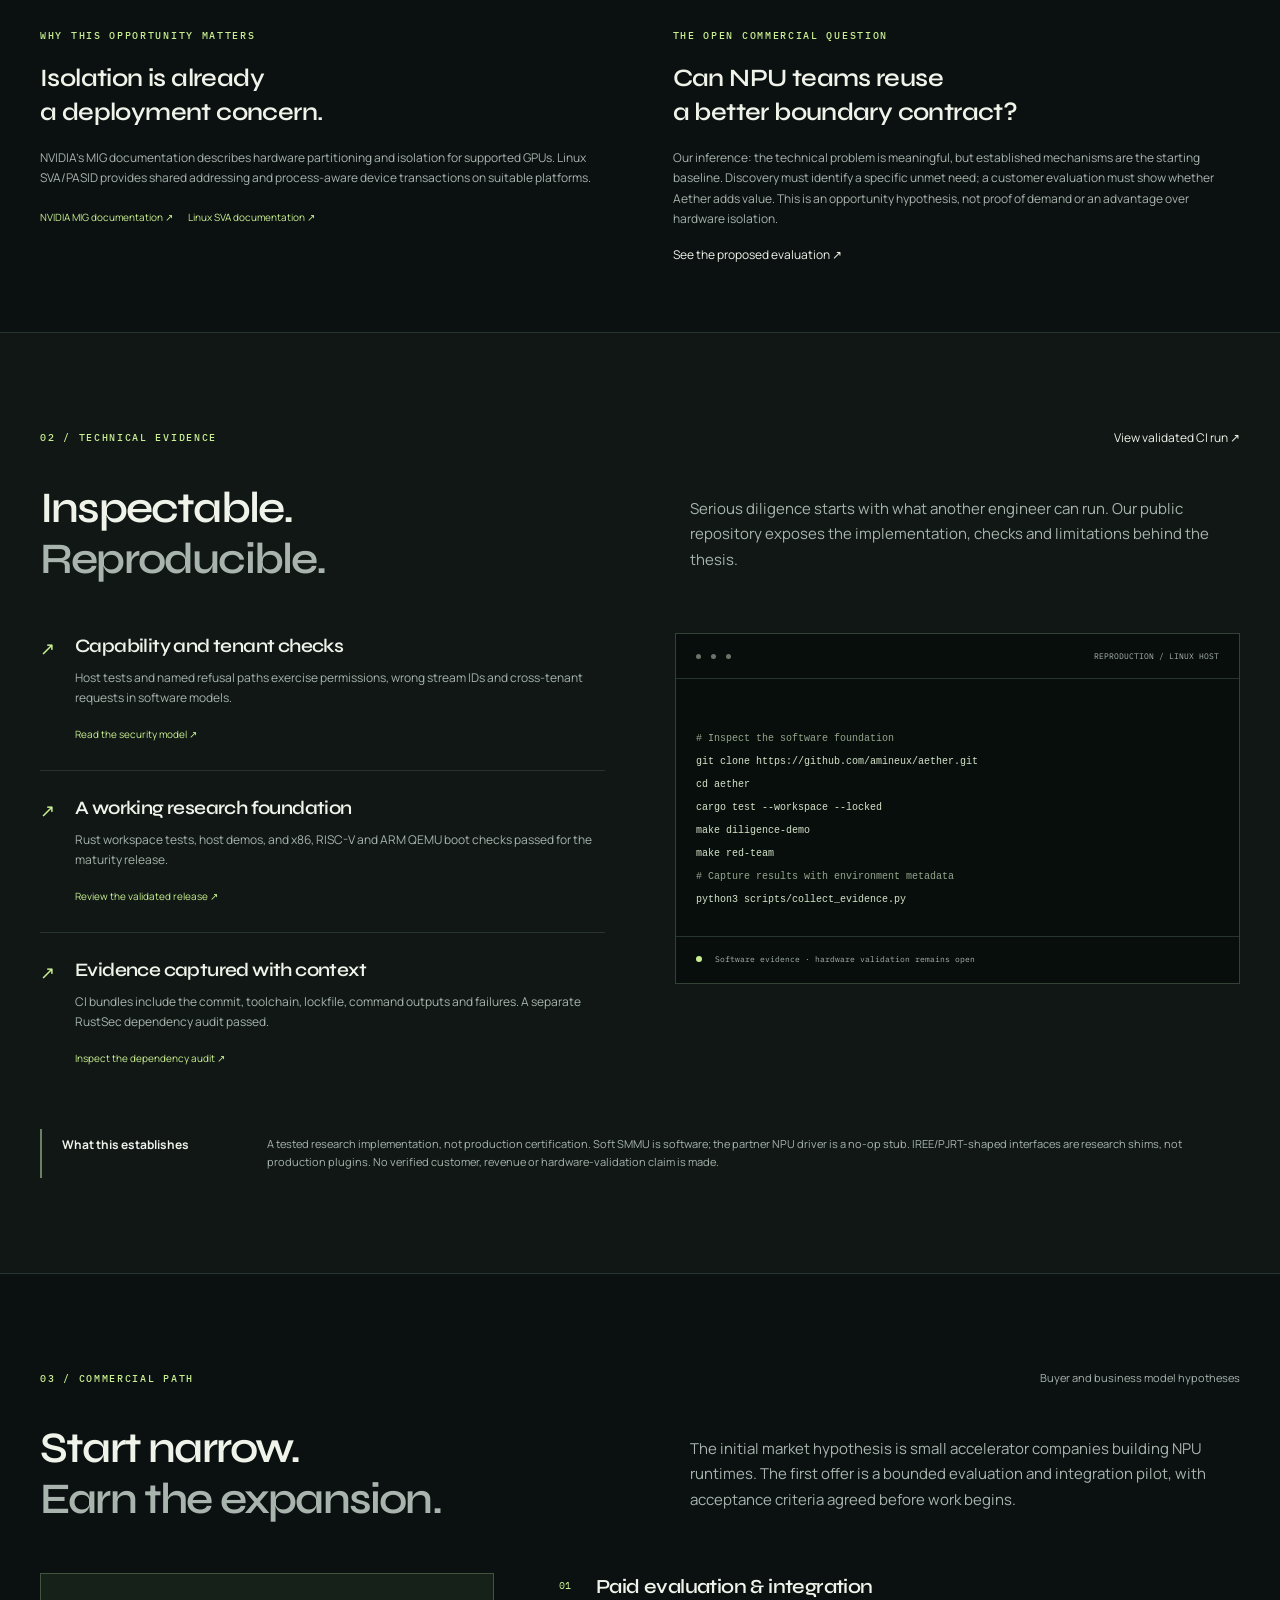
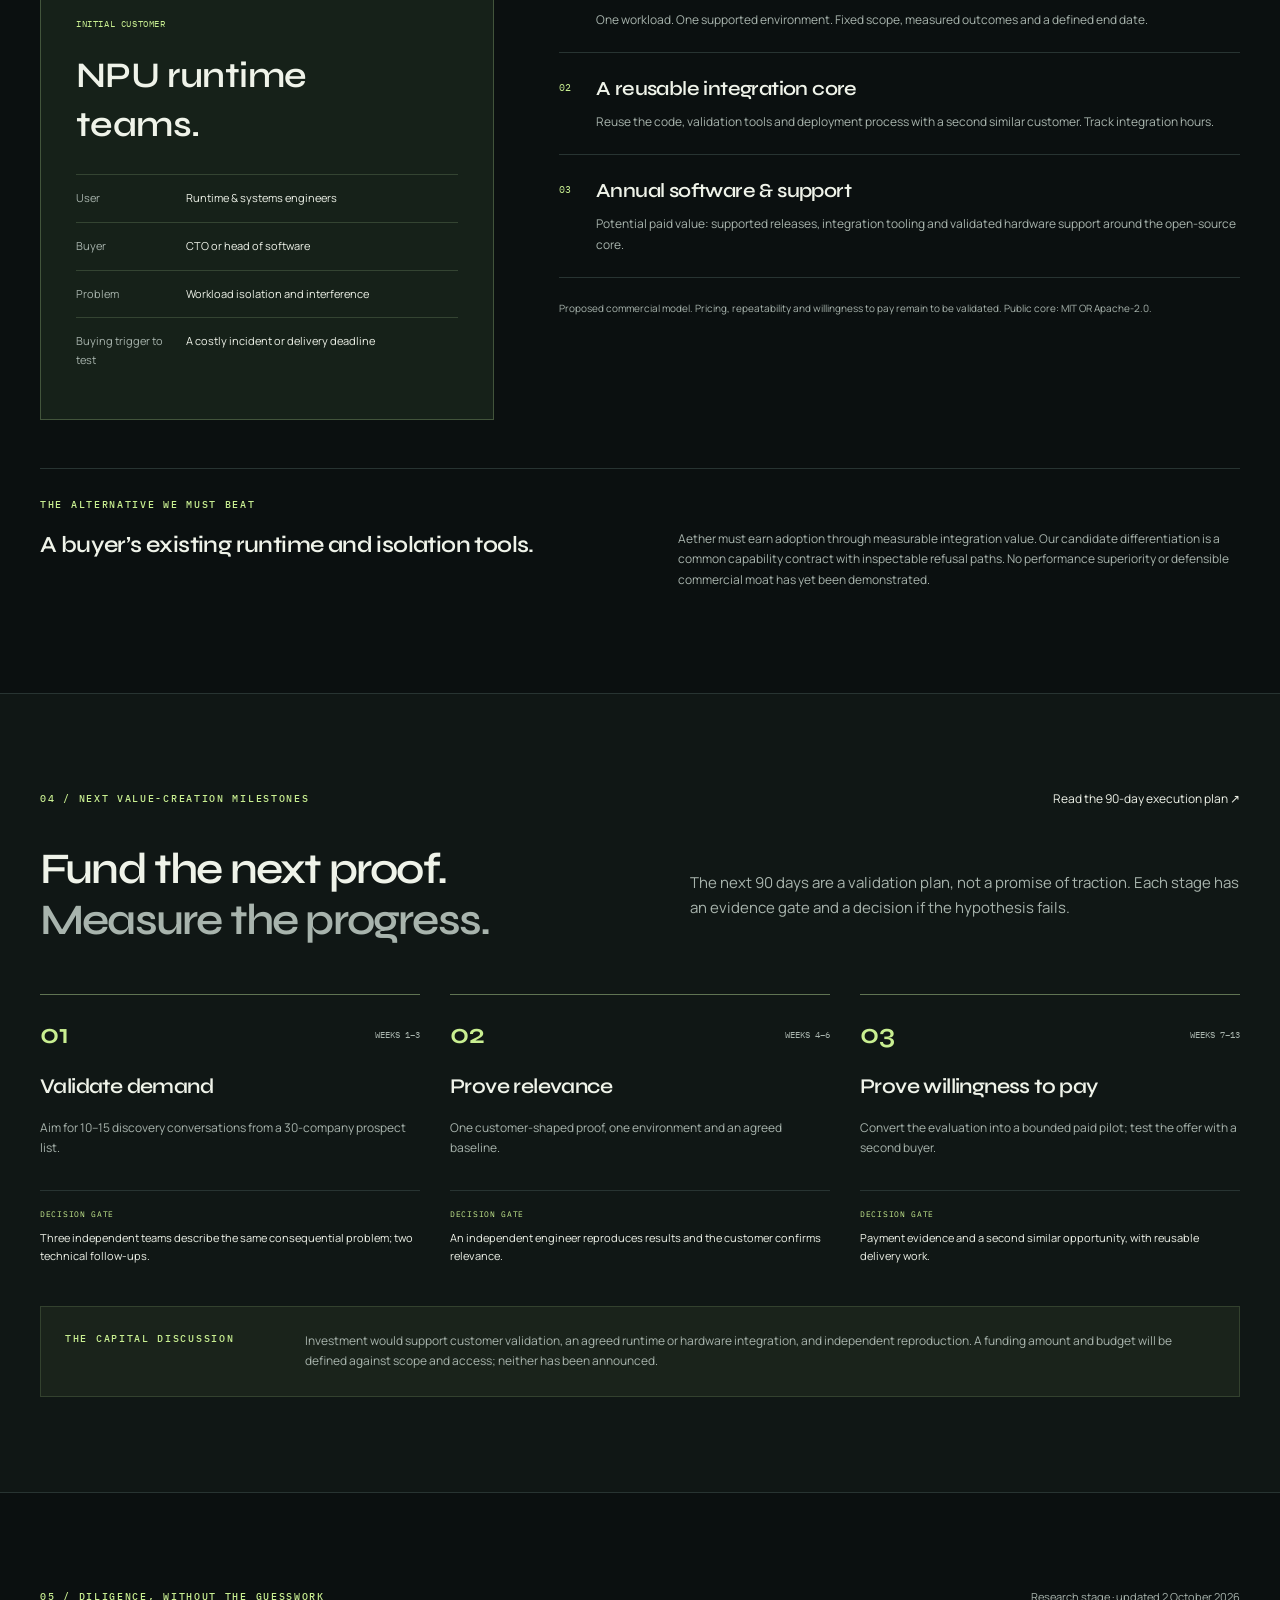
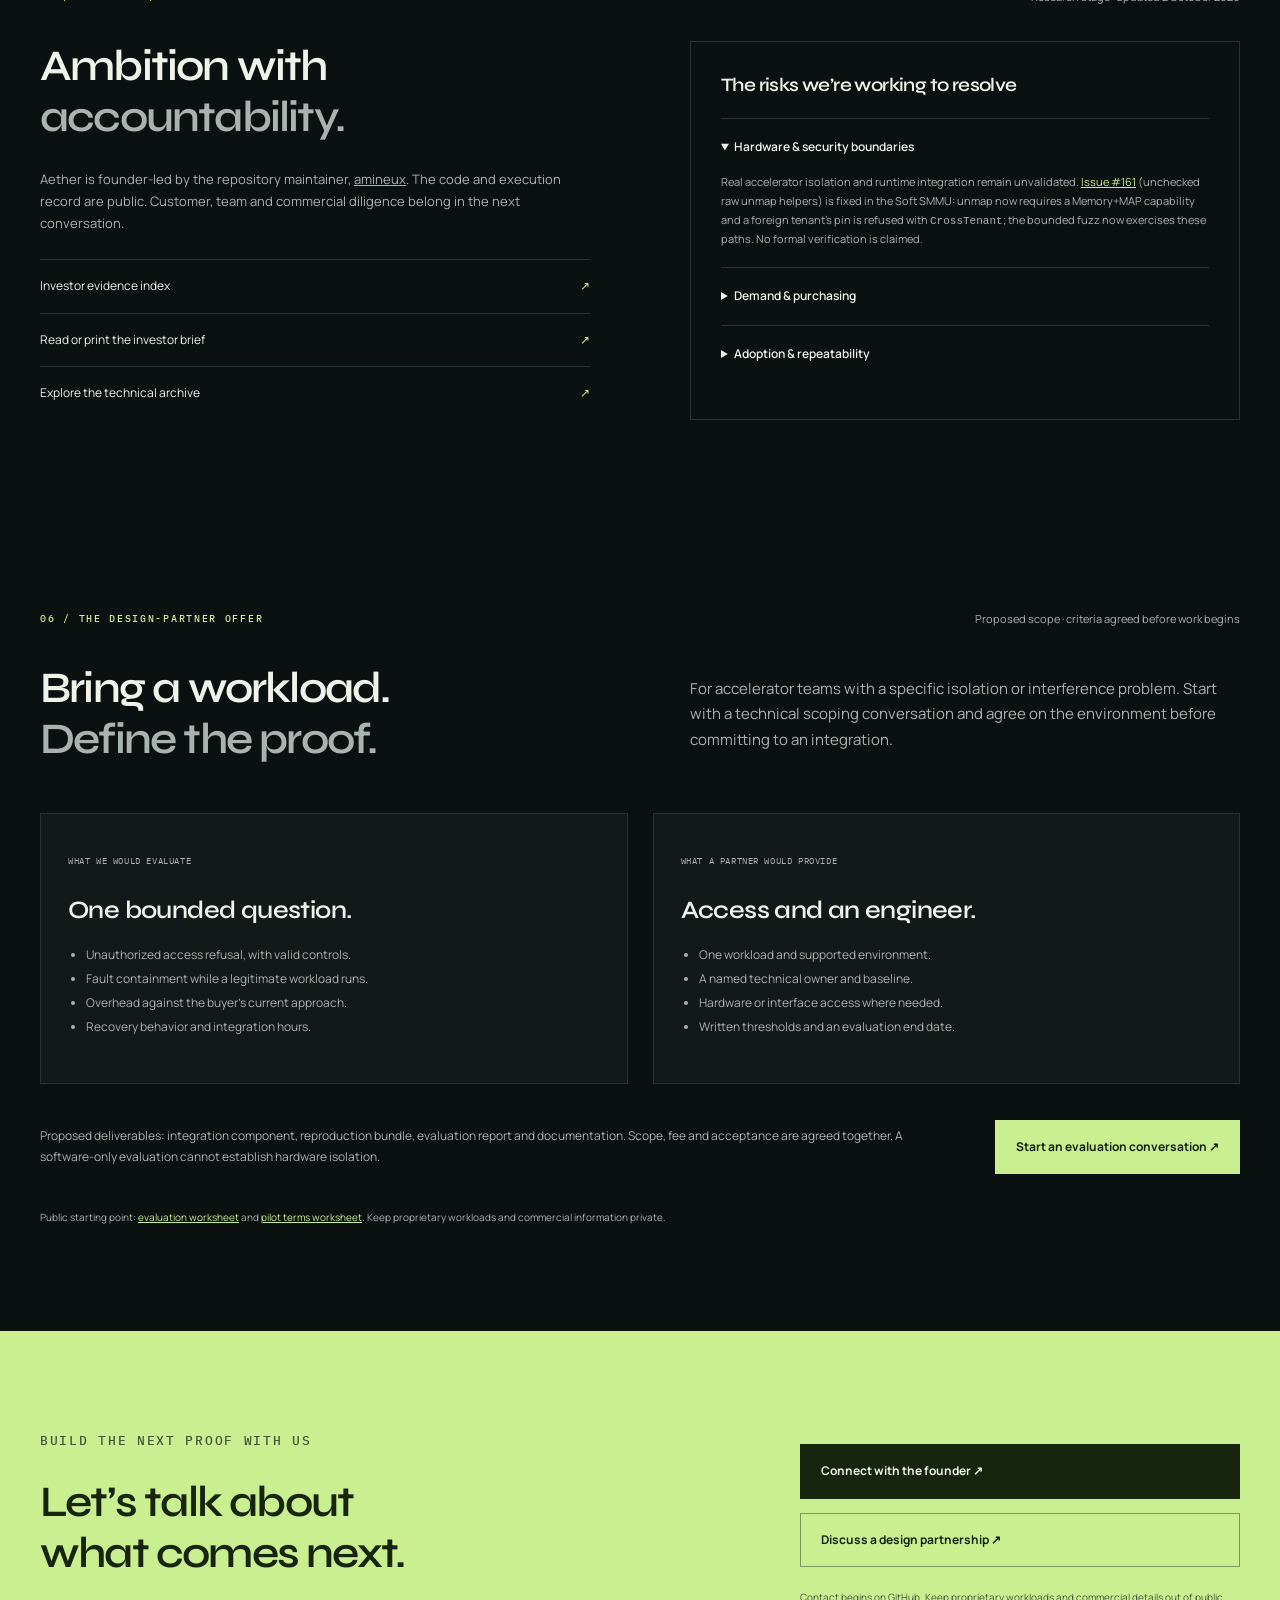
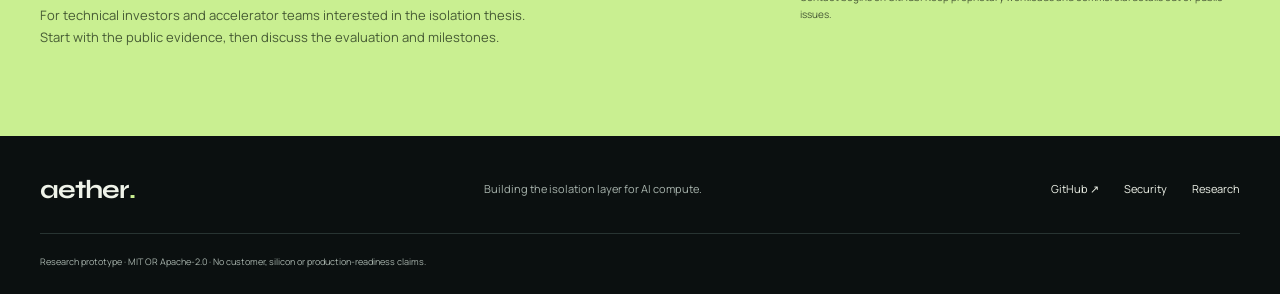
==== commit 2e4eac9a: "Merge 5c467370aa175ec374a1b2044ebad53cc63d7802 into 2288a1e128d2ca8b75edcebb415e6e7b5593b7bc" ====
--- a/site/index.html
+++ b/site/index.html
@@ -246,14 +246,6 @@
 <a href="https://github.com/amineux/aether/actions/runs/37059229955">Inspect the dependency audit ↗</a>
 </div>
 </article>
-<article>
-<span class="check">↗</span>
-<div>
-<h3>Partner-runnable host report</h3>
-<p><code>make eval-run</code> writes commit, toolchain, lockfile hash, SoftGreenCtx milli bandwidth for two tenants, and named refusal checks. It does not prove hardware isolation, a customer, or an advantage over MIG.</p>
-<a href="https://github.com/amineux/aether/blob/main/docs/business/EVAL_RUN.md">Read the field map ↗</a>
-</div>
-</article>
 </div>
 <aside class="terminal">
 <div class="terminal-top">
@@ -273,7 +265,6 @@
 cargo test --workspace --locked
 make diligence-demo
 make red-team
-make eval-run
 <span class="terminal-comment"># Capture results with environment metadata</span>
 python3 scripts/collect_evidence.py</code>
 </pre>
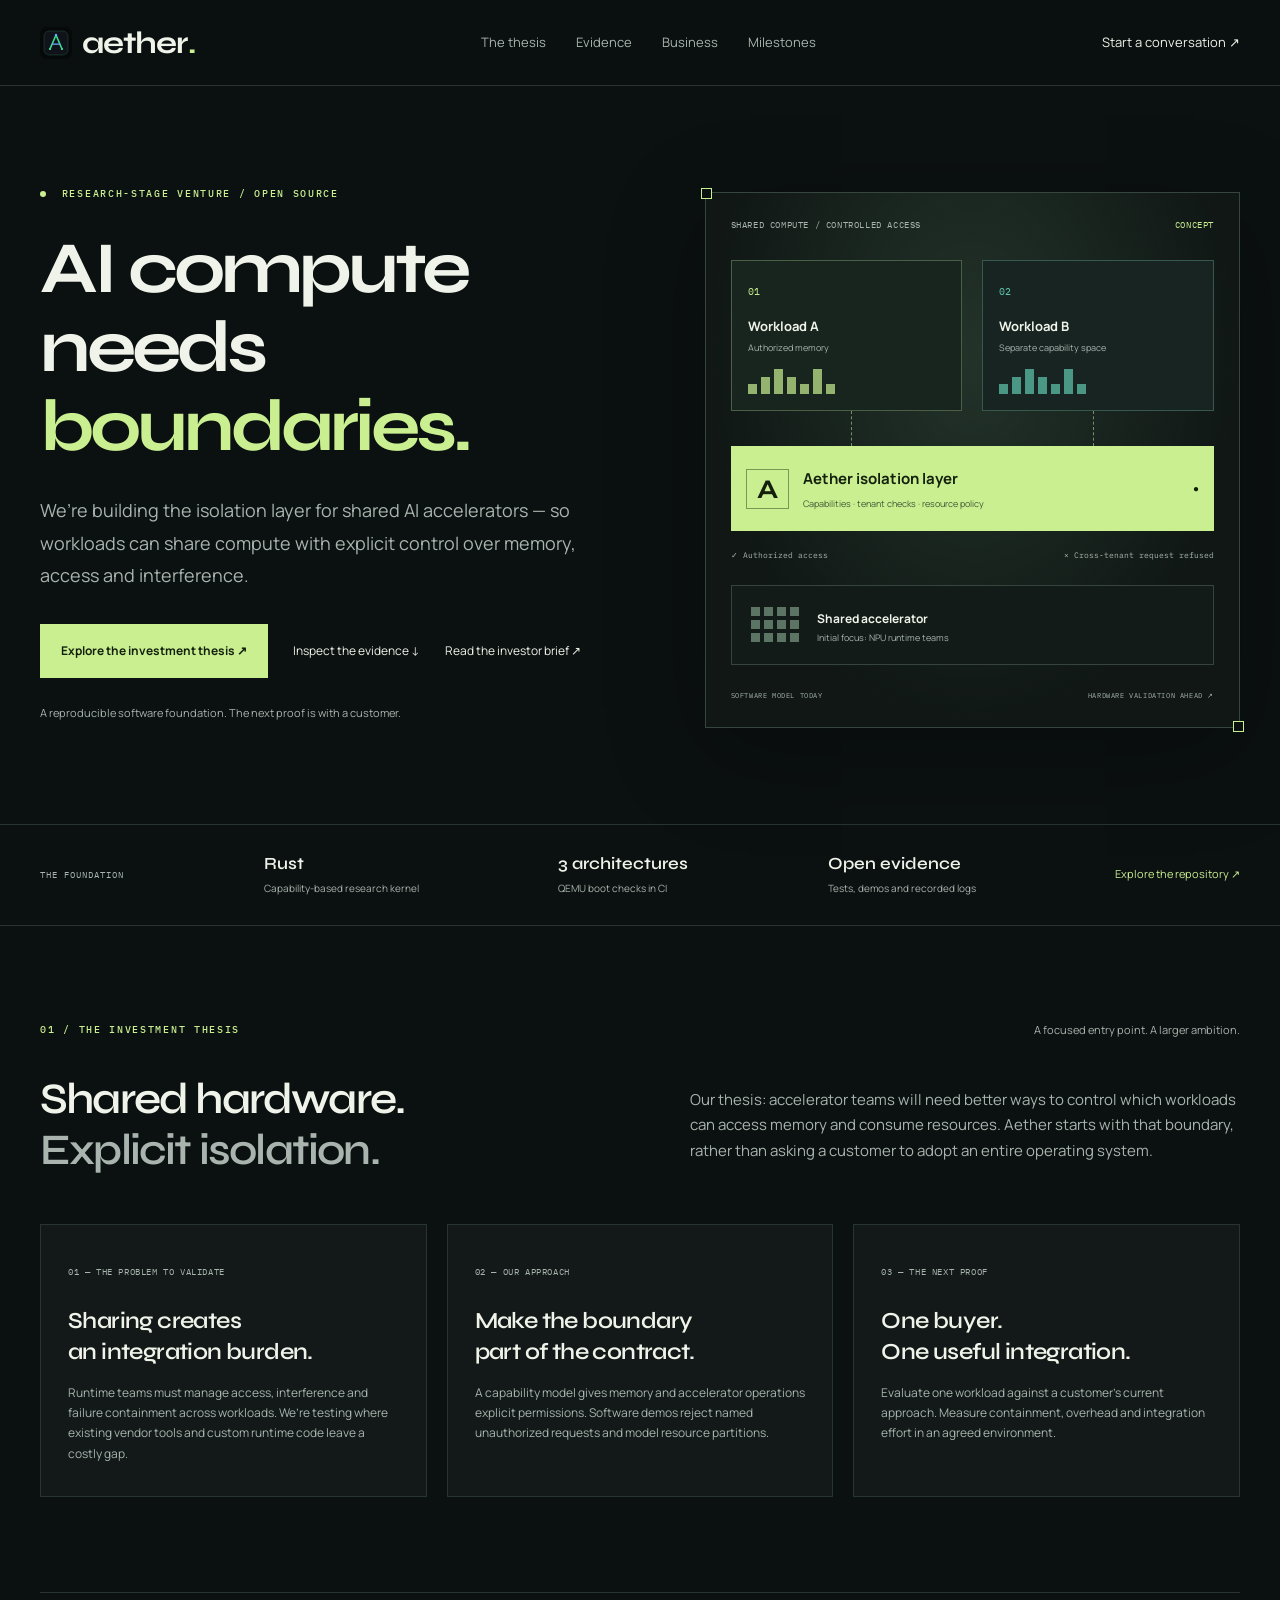
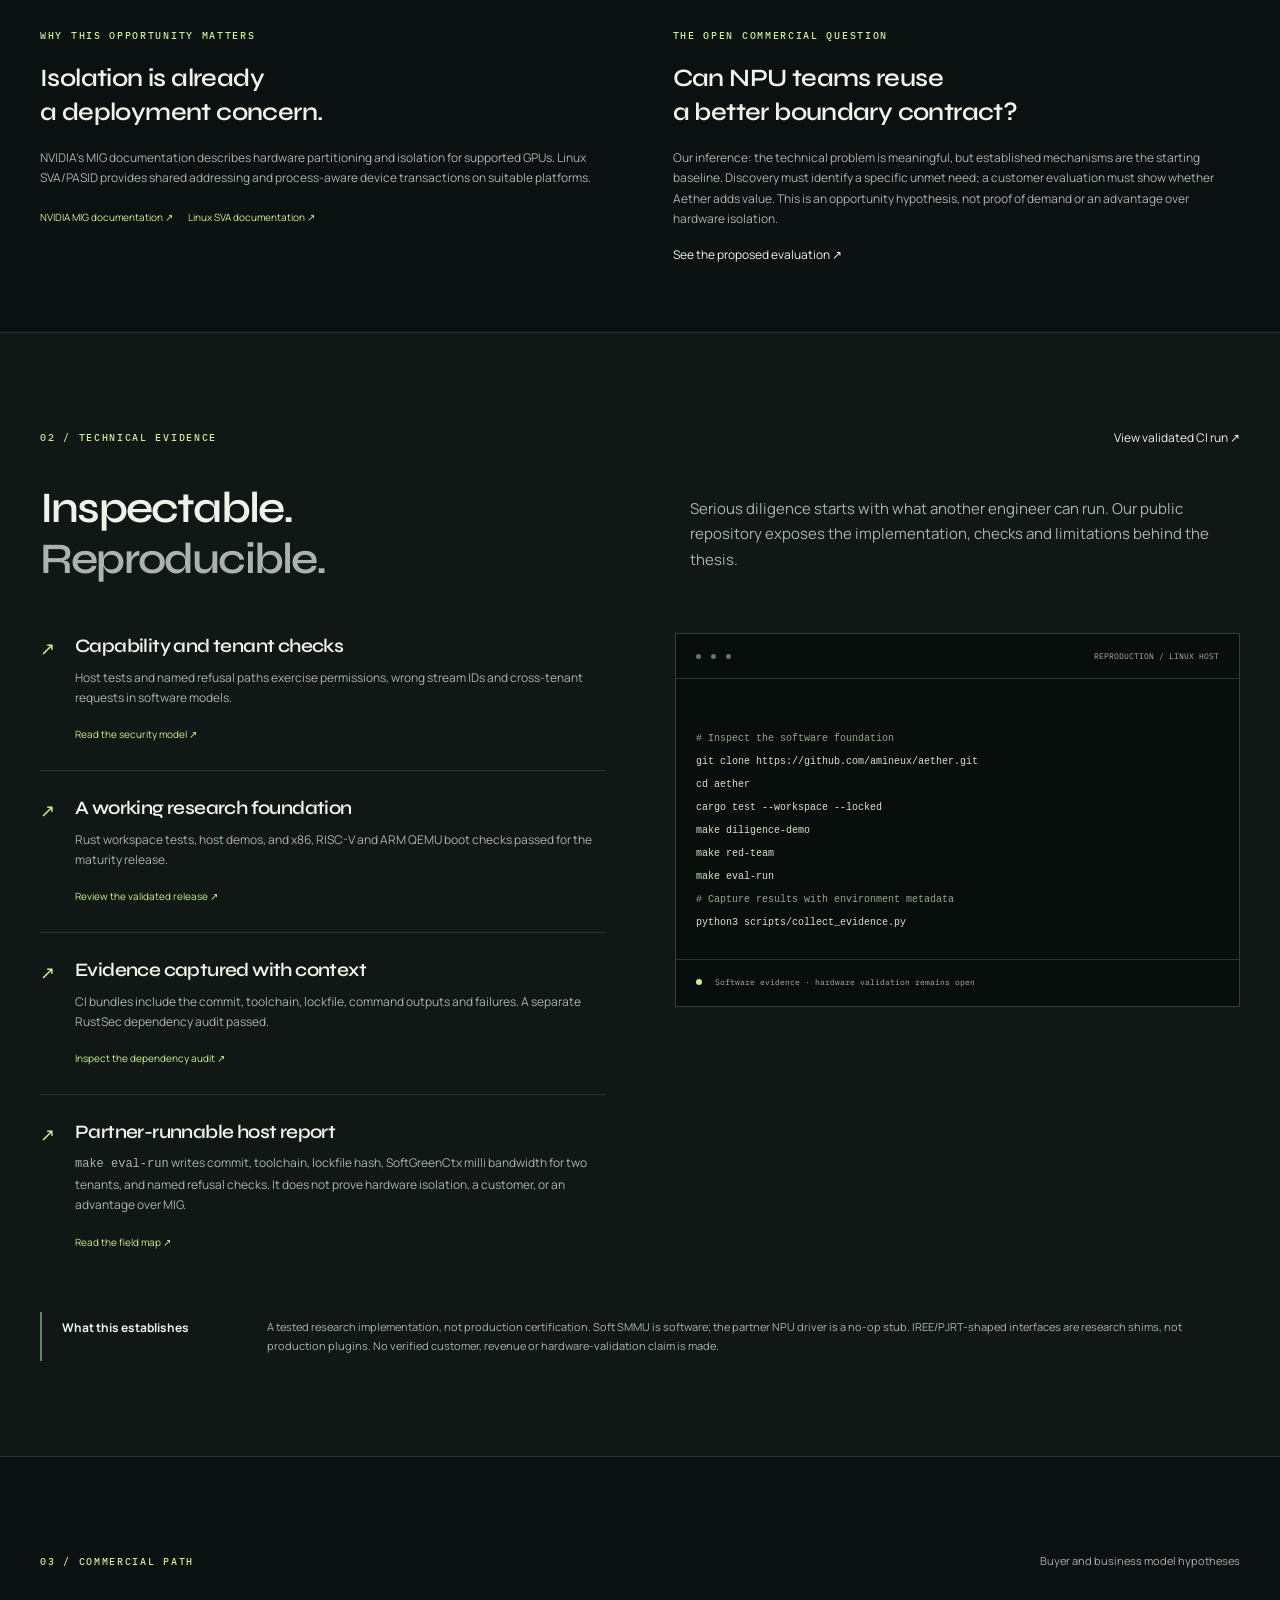
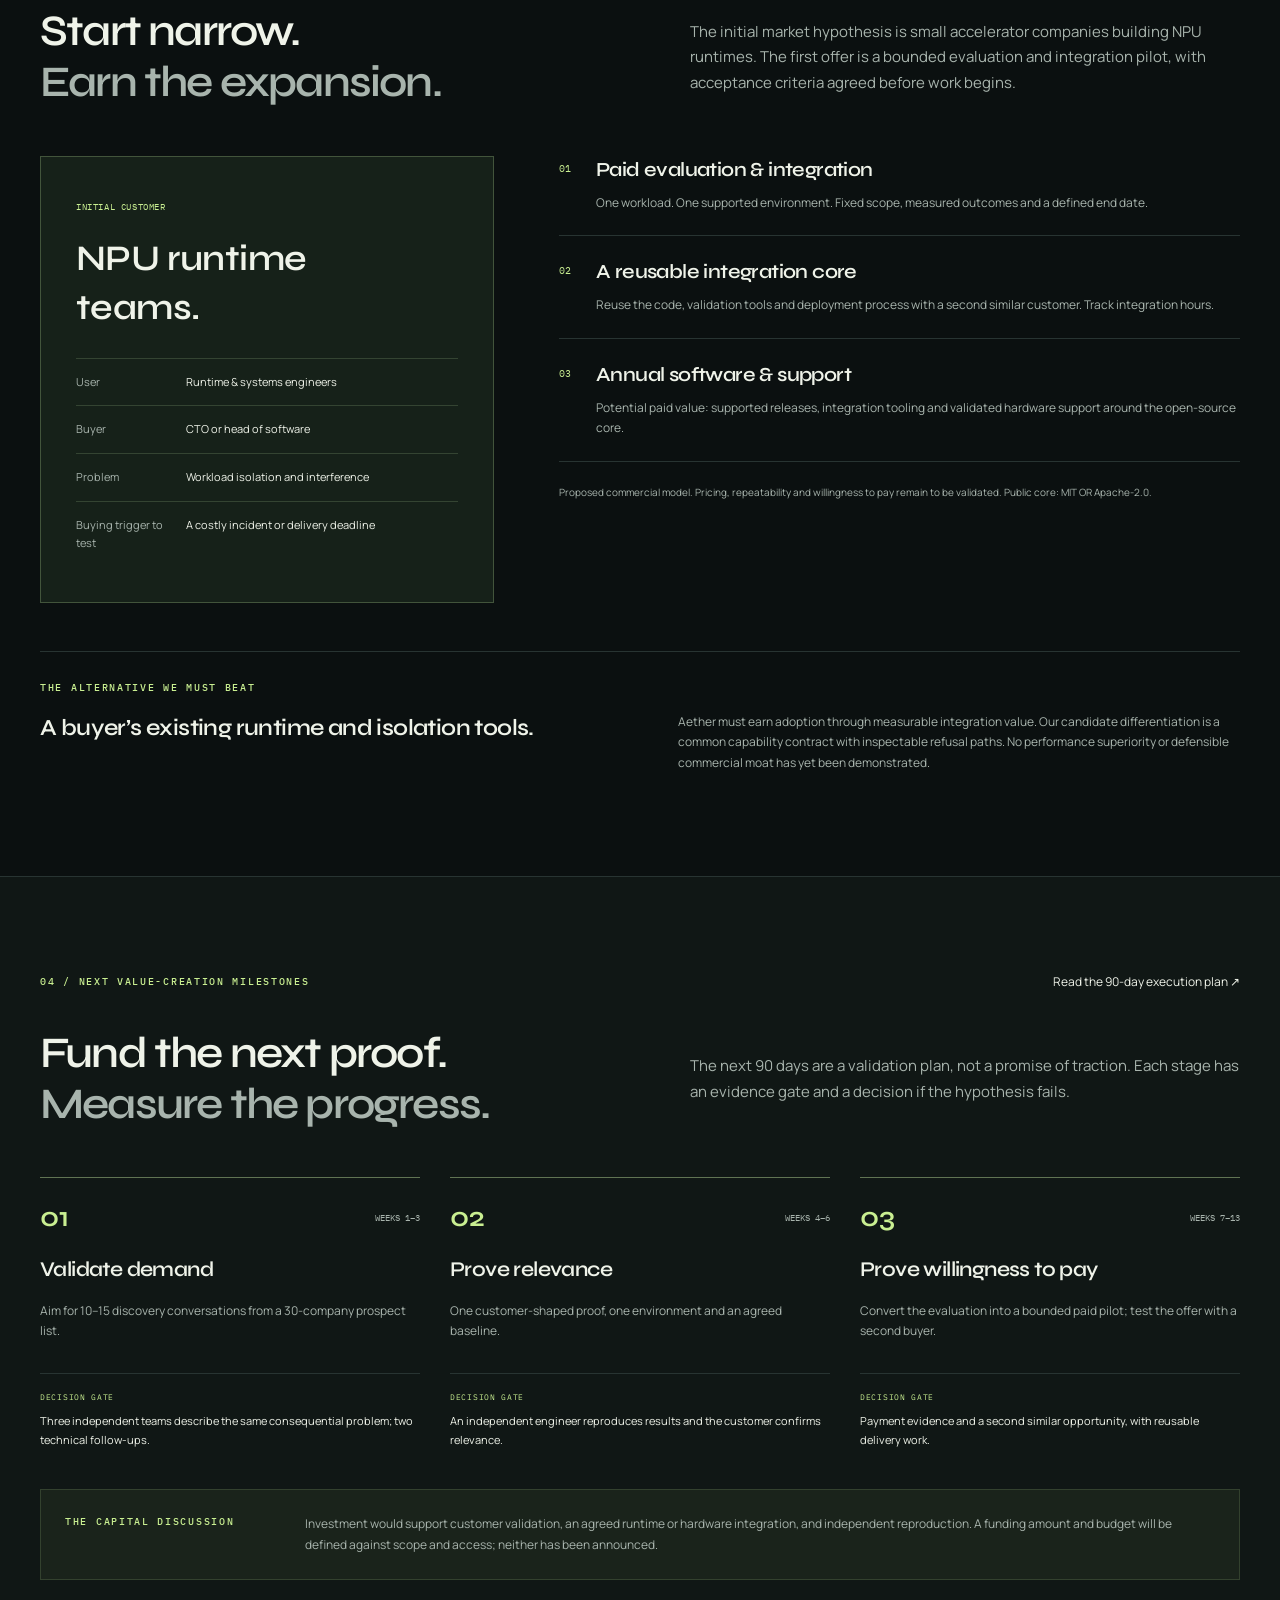
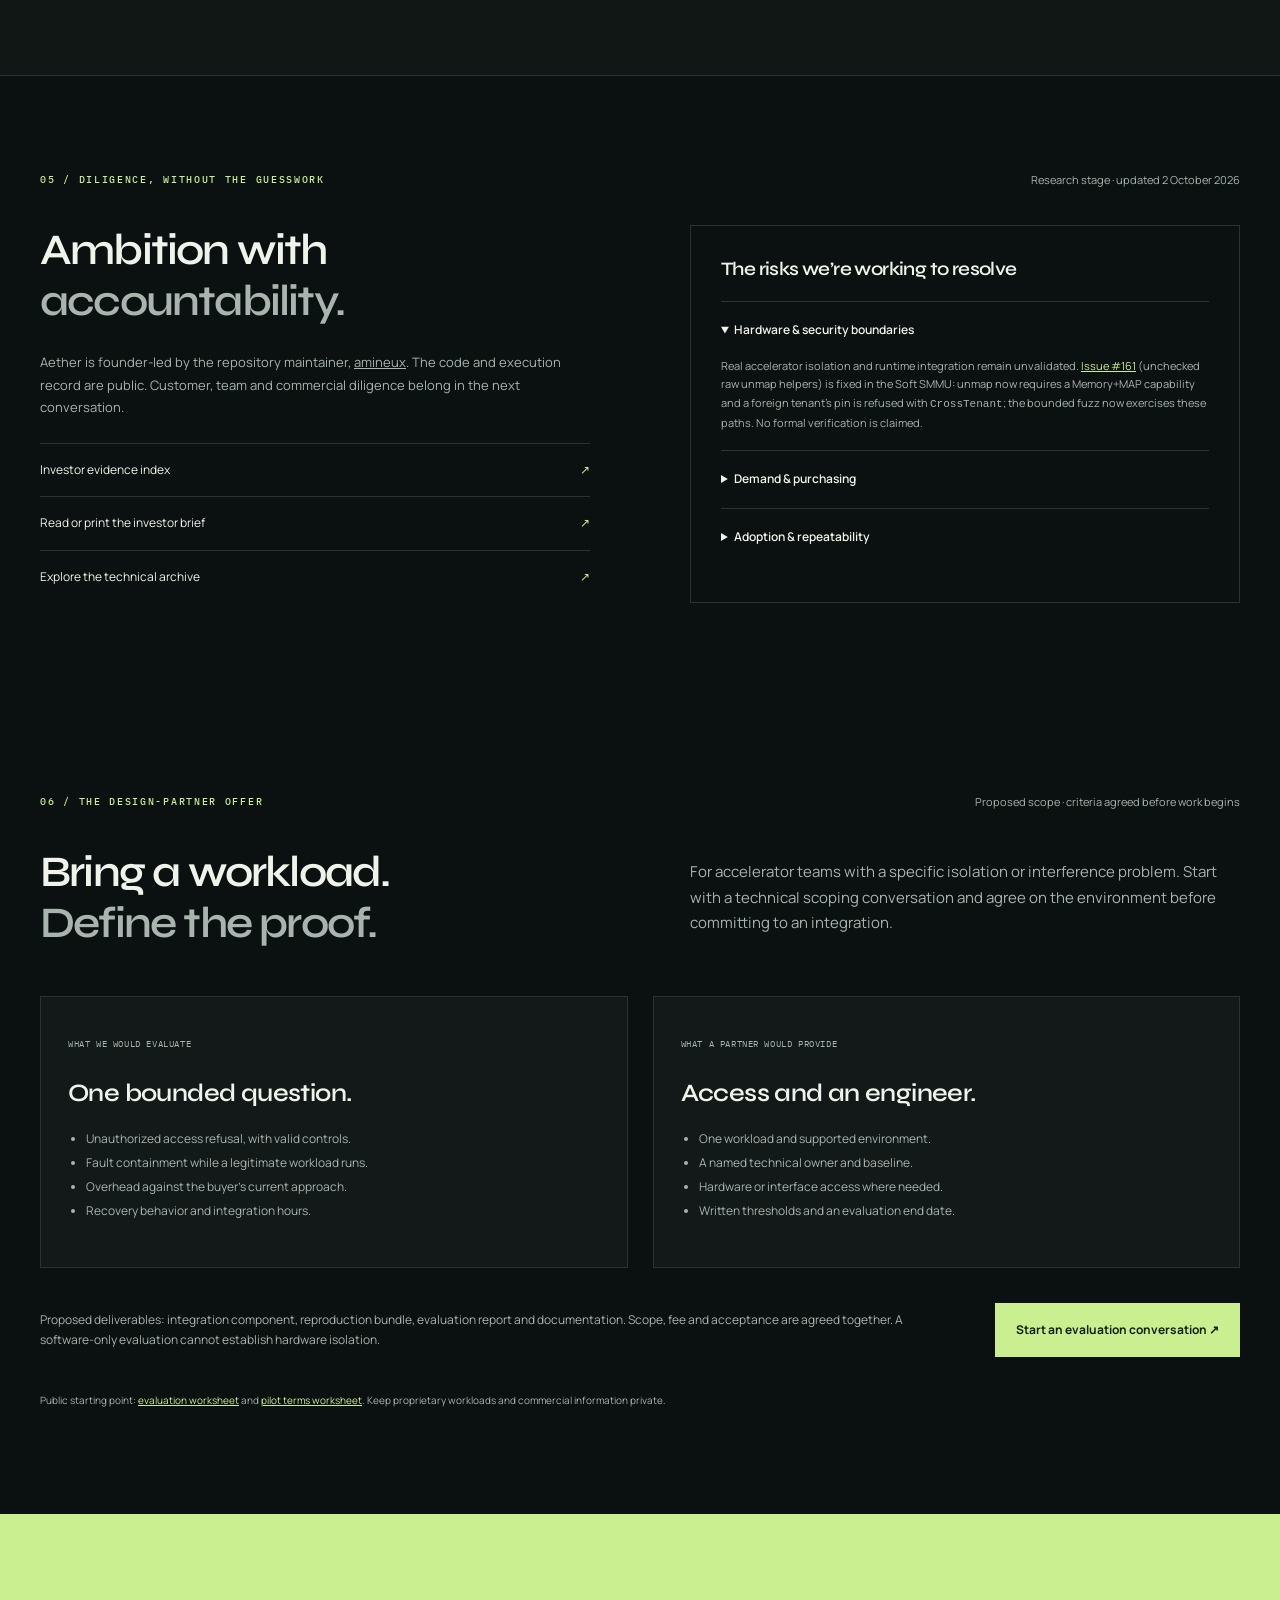
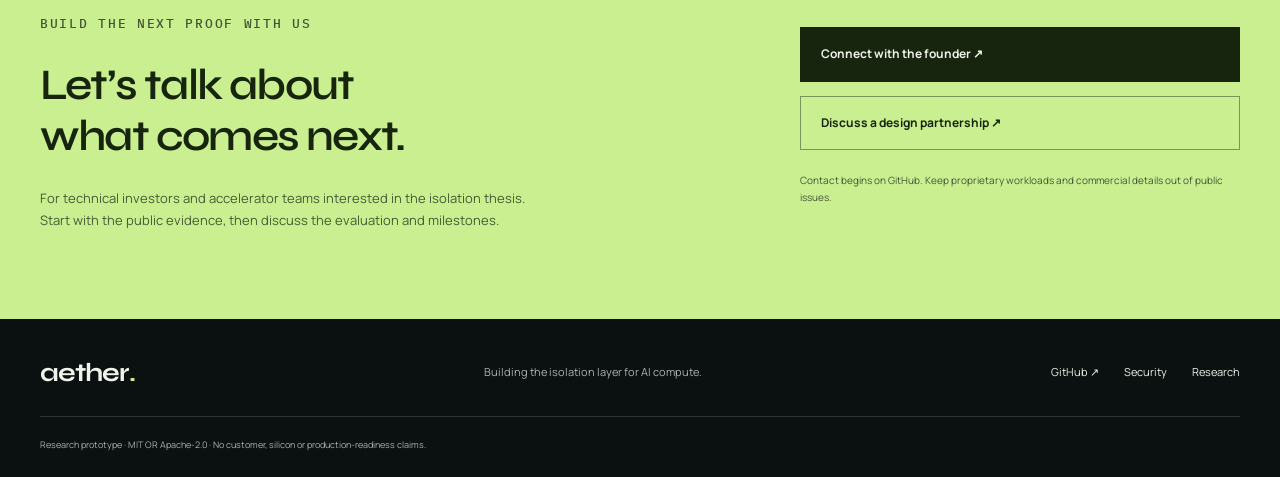
==== commit 6fbaa191: "Merge 00349474615d90b76cb4f503ead86cfd46b6c6d4 into 2288a1e128d2ca8b75edcebb415e6e7b5593b7bc" ====
--- a/site/index.html
+++ b/site/index.html
@@ -246,6 +246,14 @@
 <a href="https://github.com/amineux/aether/actions/runs/37059229955">Inspect the dependency audit ↗</a>
 </div>
 </article>
+<article>
+<span class="check">↗</span>
+<div>
+<h3>Partner-runnable host report</h3>
+<p><code>make eval-run</code> writes commit, toolchain, lockfile hash, SoftGreenCtx milli bandwidth for two tenants, and named refusal checks. It does not prove hardware isolation, a customer, or an advantage over MIG.</p>
+<a href="https://github.com/amineux/aether/blob/main/docs/business/EVAL_RUN.md">Read the field map ↗</a>
+</div>
+</article>
 </div>
 <aside class="terminal">
 <div class="terminal-top">
@@ -265,6 +273,7 @@
 cargo test --workspace --locked
 make diligence-demo
 make red-team
+make eval-run
 <span class="terminal-comment"># Capture results with environment metadata</span>
 python3 scripts/collect_evidence.py</code>
 </pre>
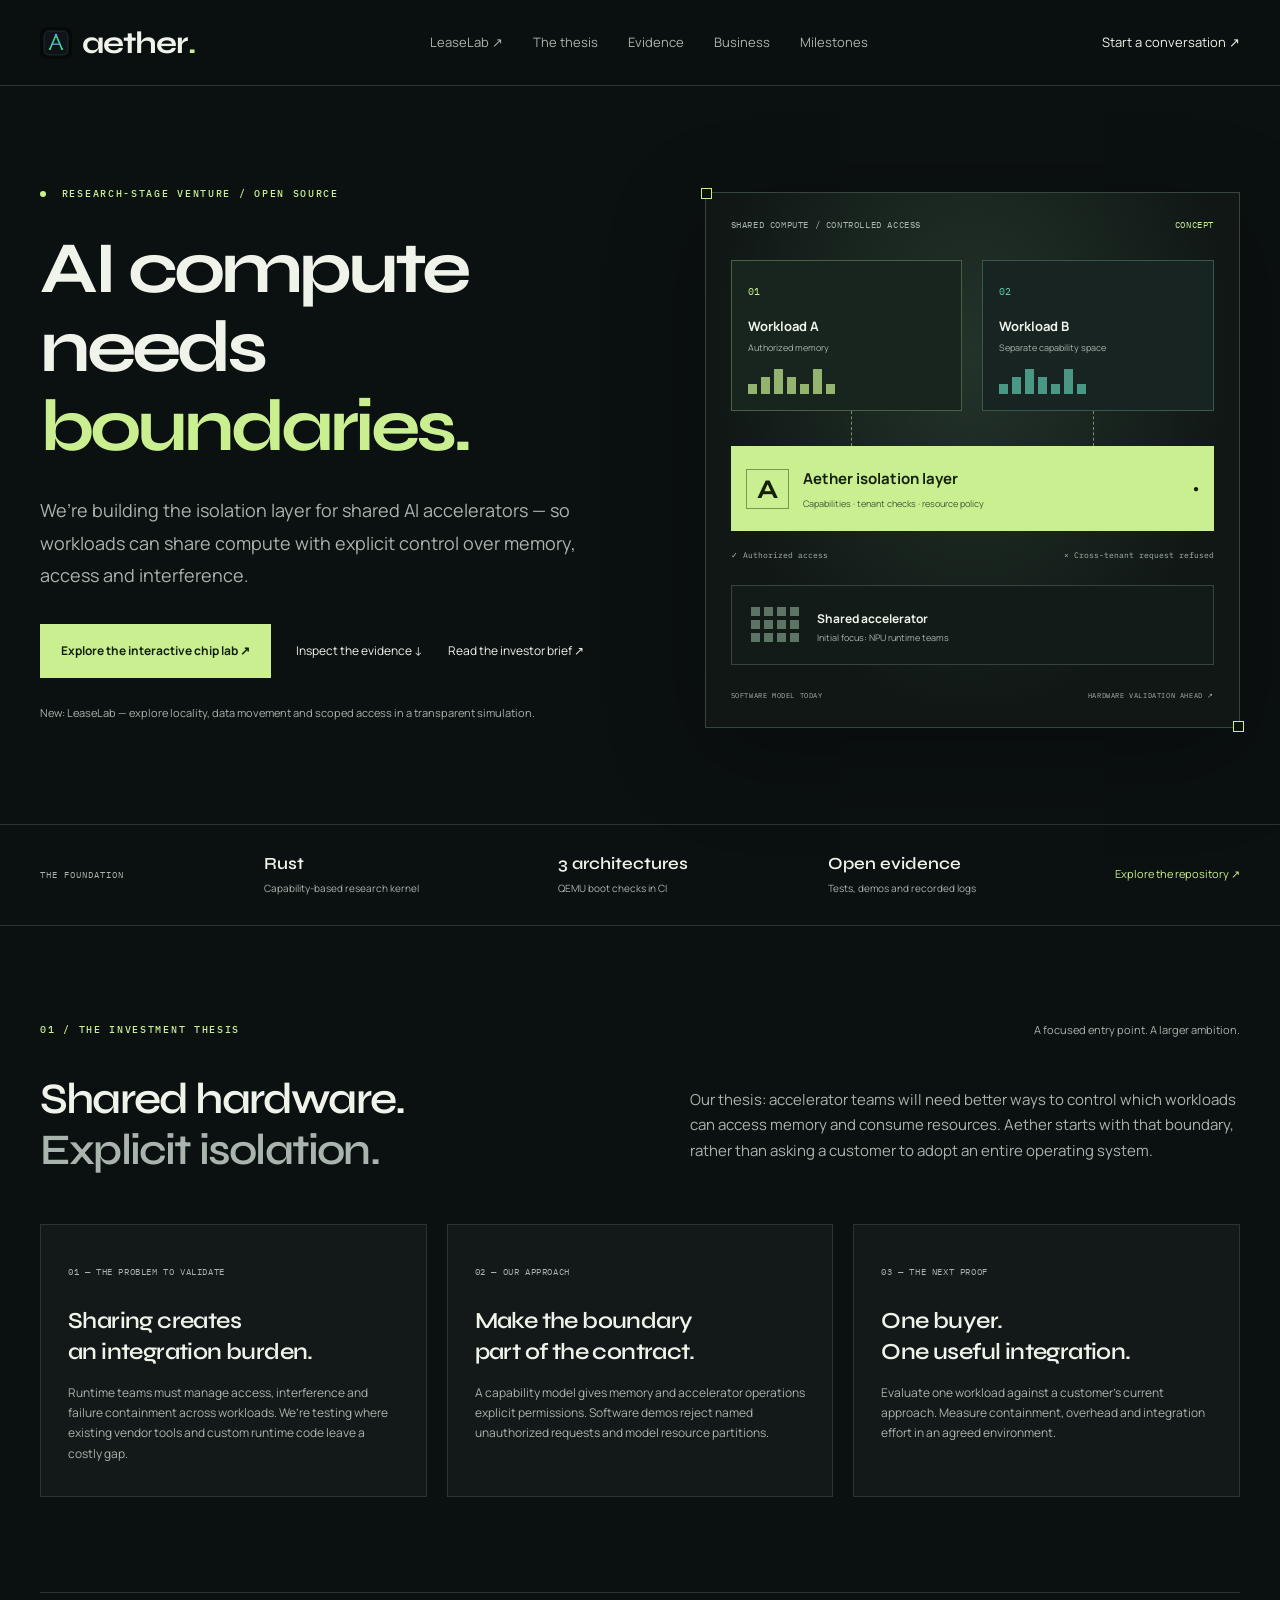
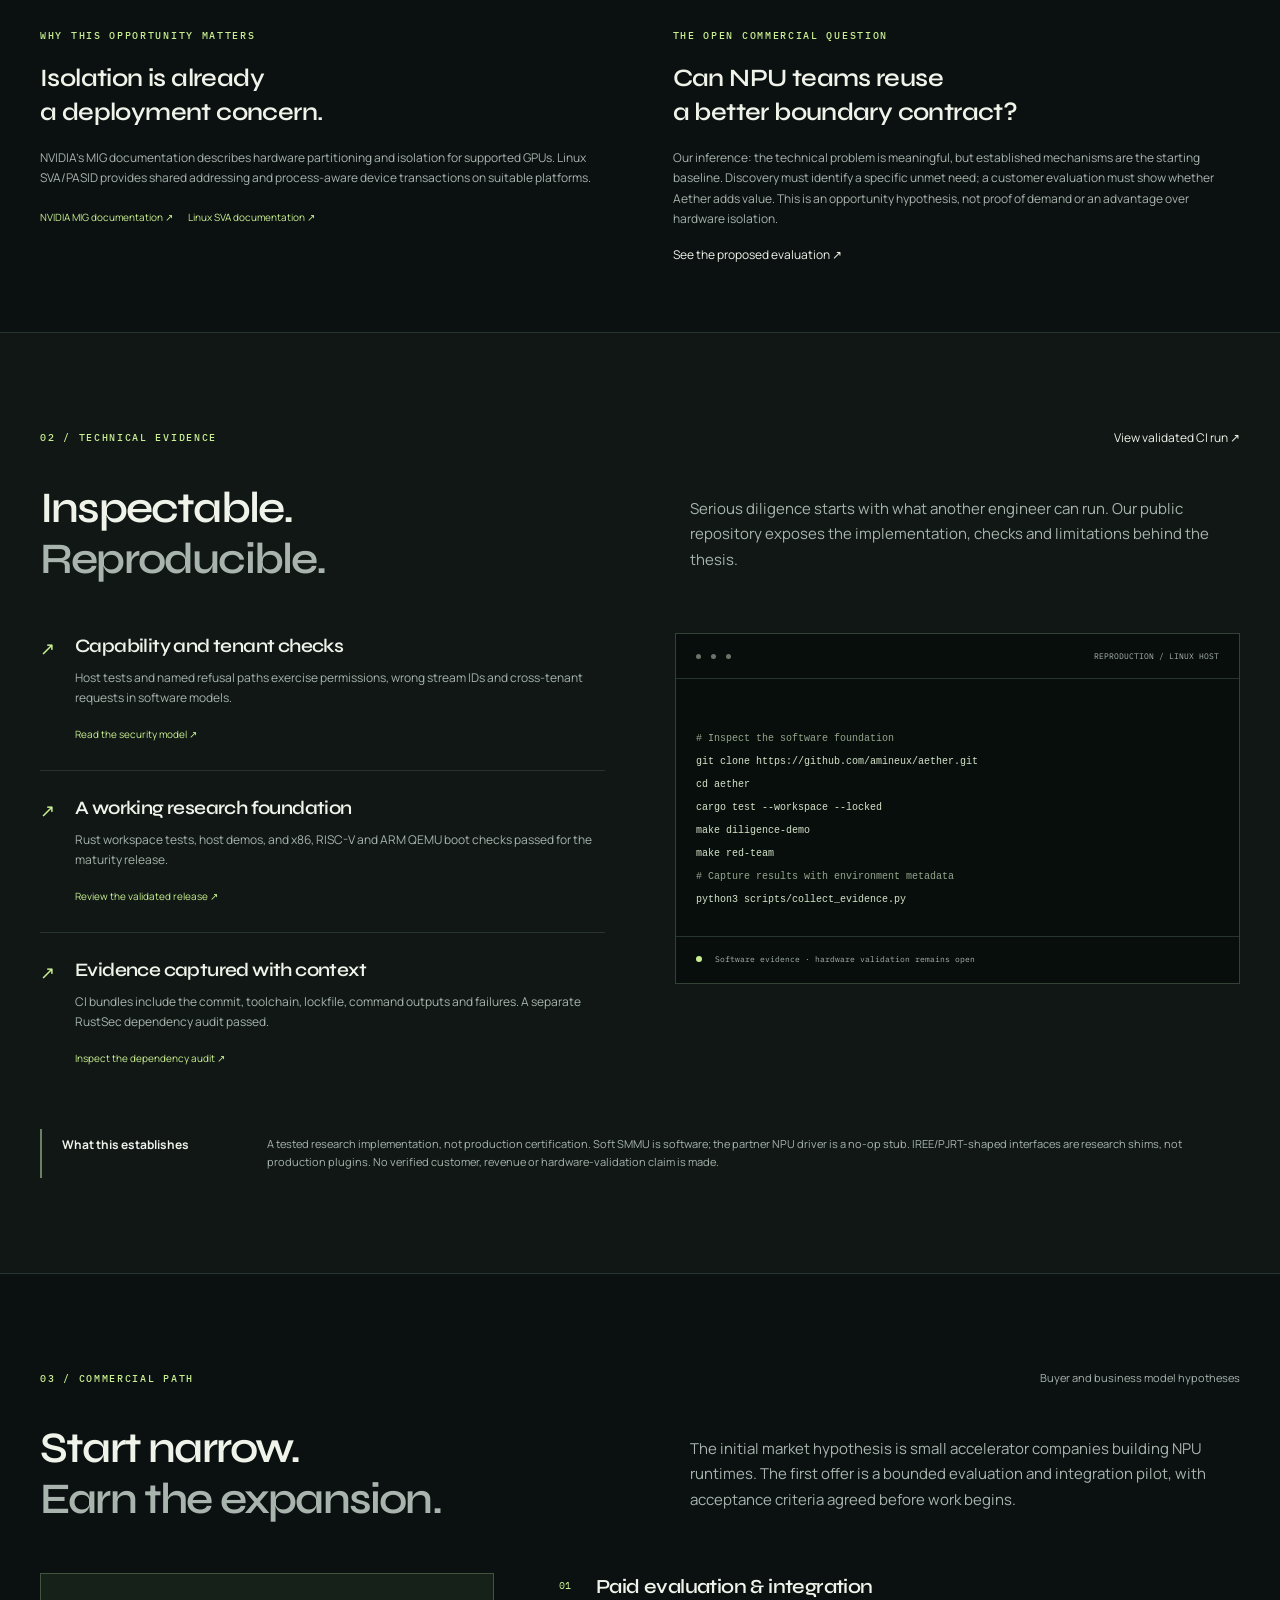
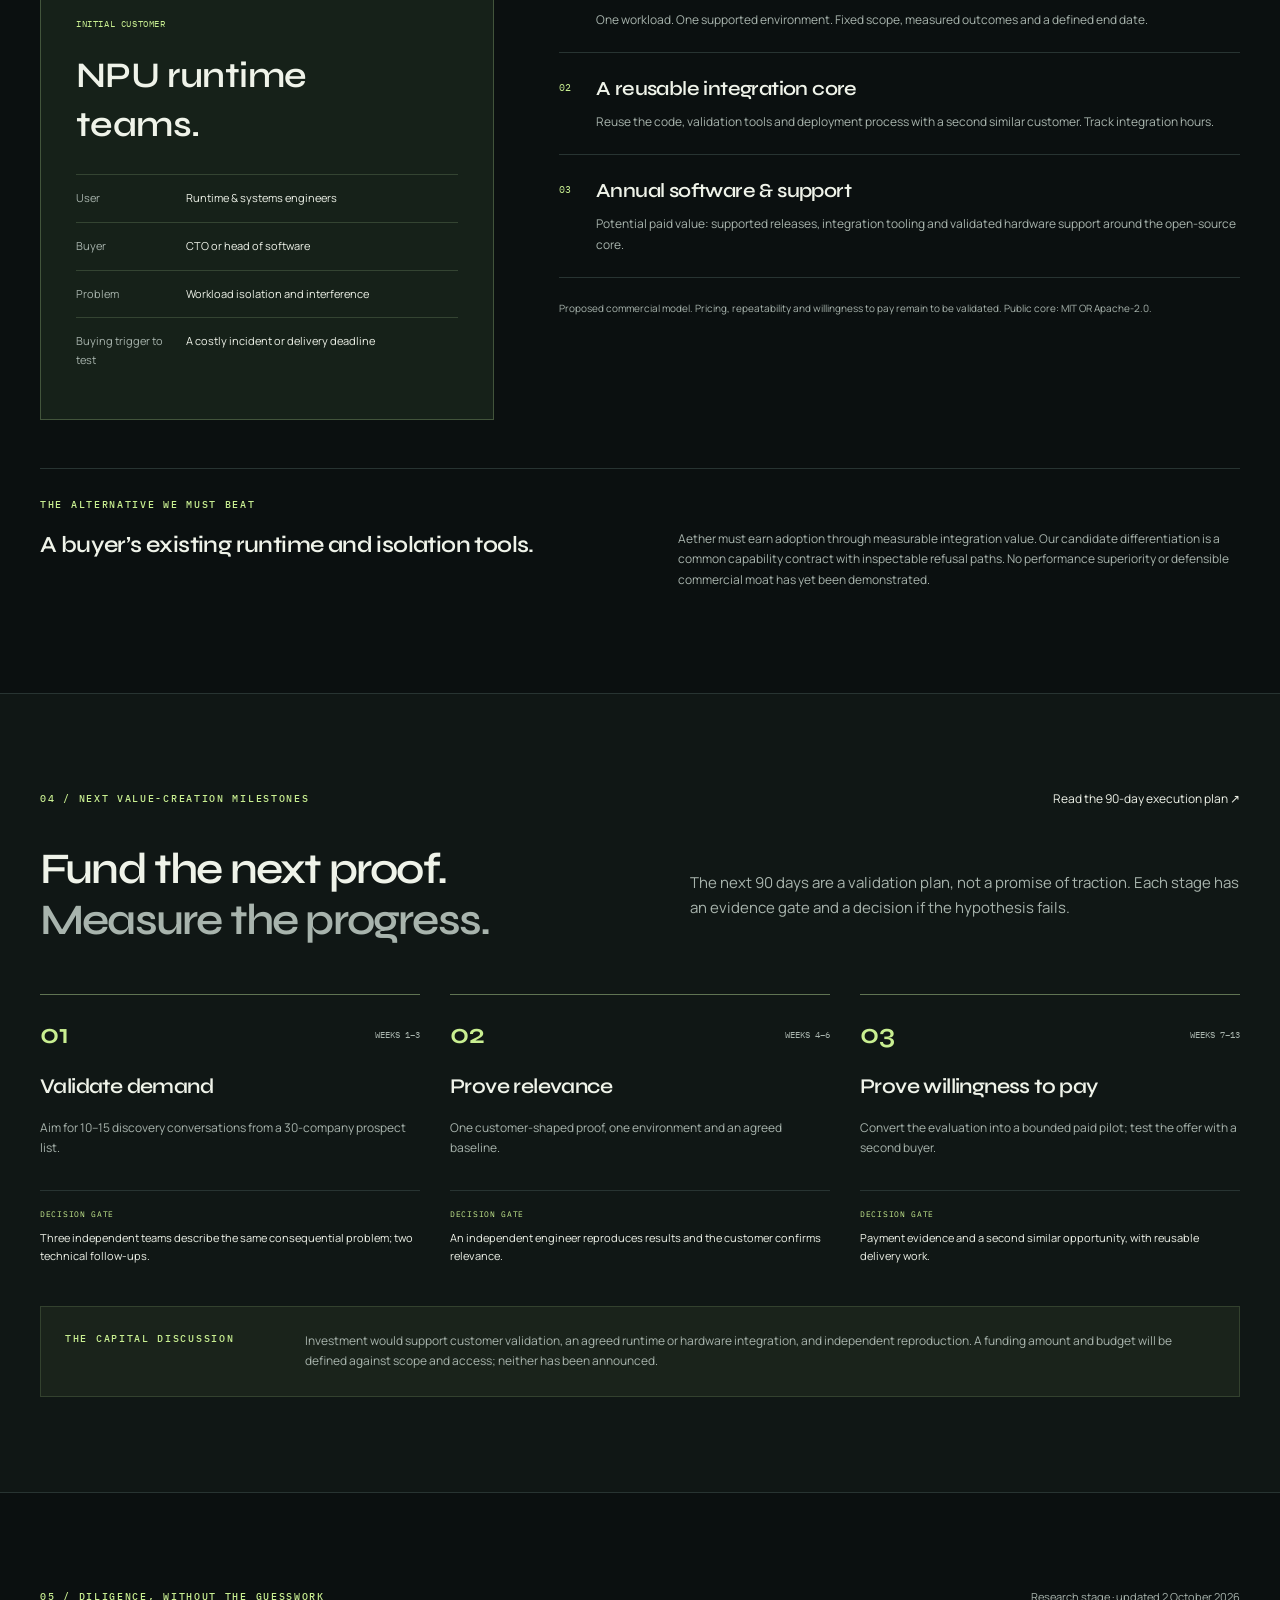
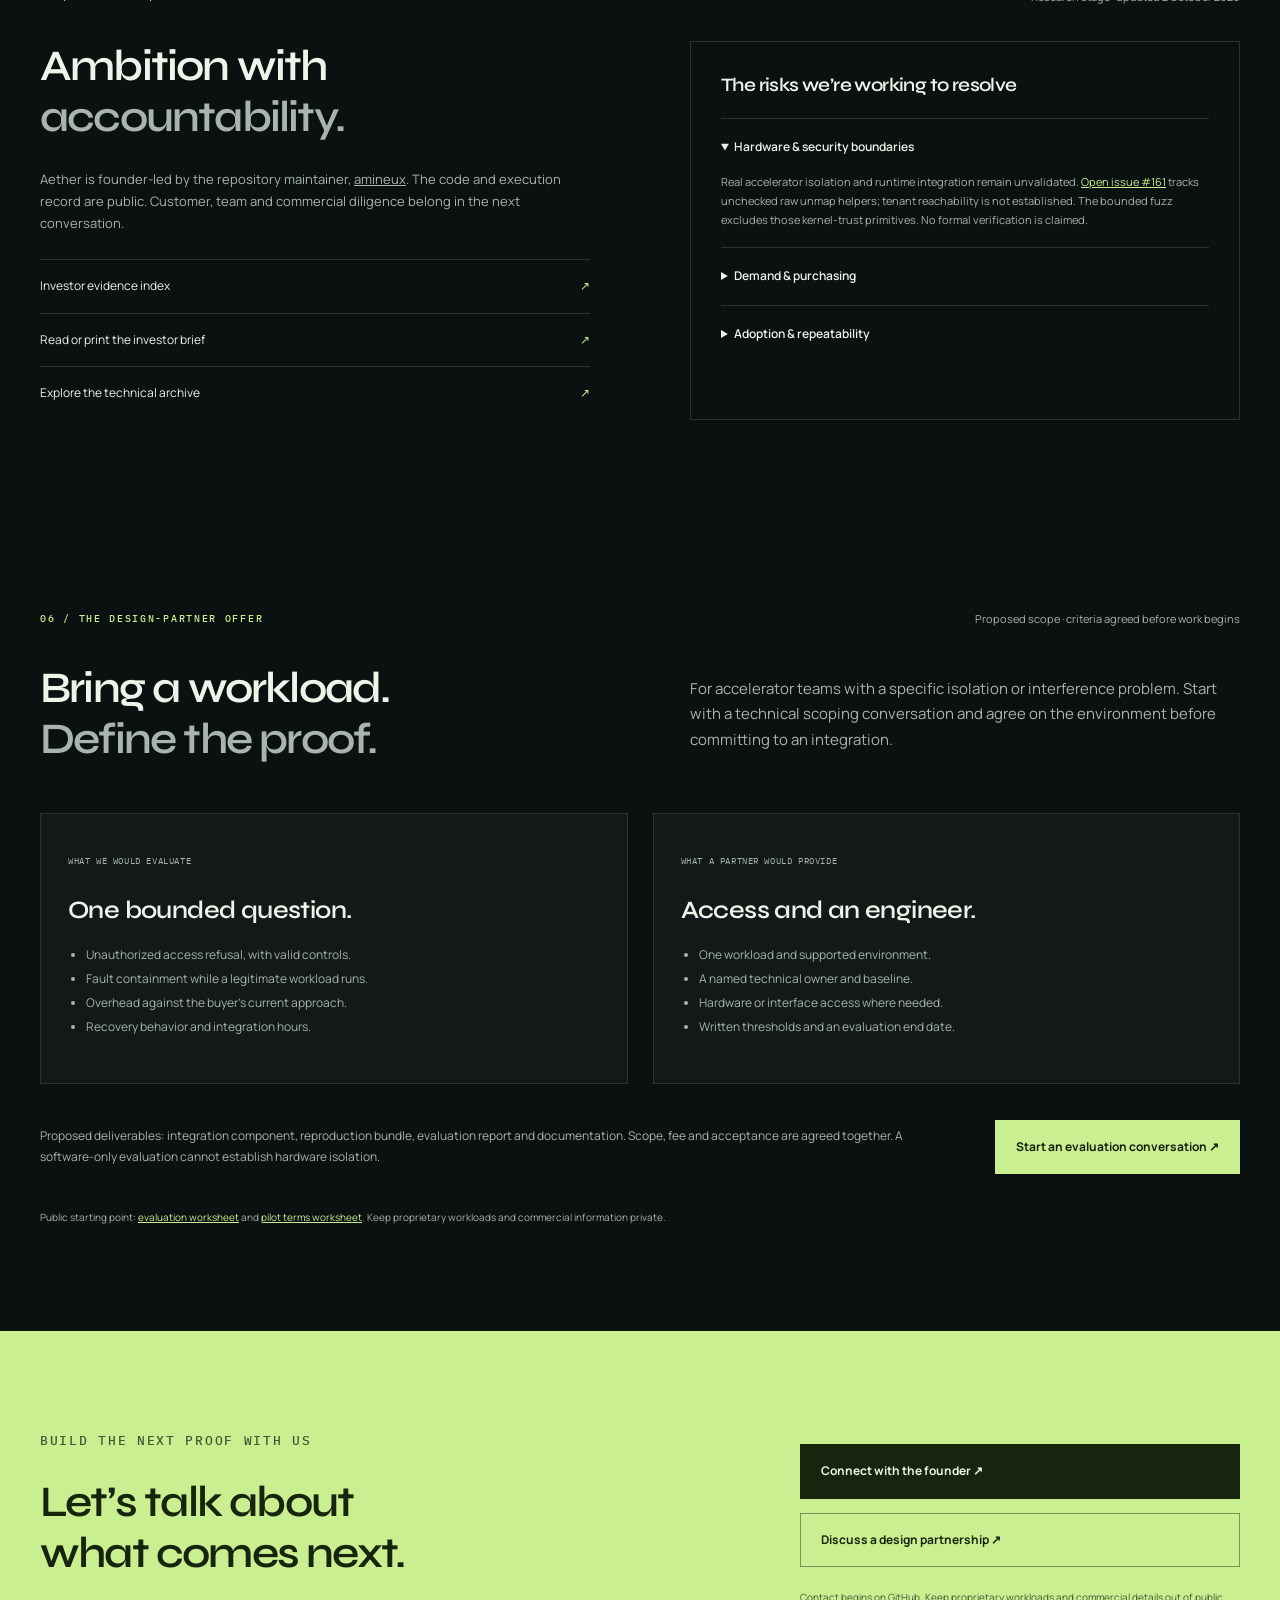
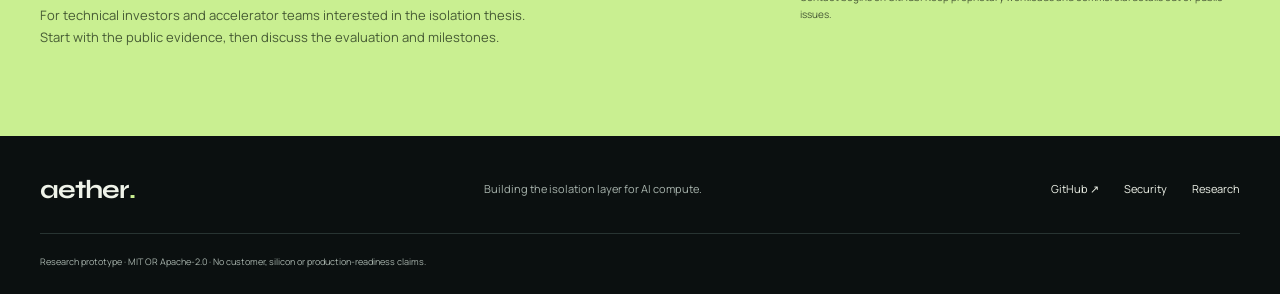
==== commit a832e67c: "Add LeaseLab interactive chip-fabric simulation and research proposal" ====
--- a/site/index.html
+++ b/site/index.html
@@ -26,6 +26,7 @@
 <button class="nav-toggle" type="button" aria-label="Open navigation" aria-controls="navigation" aria-expanded="false">Menu <span aria-hidden="true">+</span>
 </button>
 <nav id="navigation" class="nav-links" aria-label="Main navigation">
+<a href="./simulation.html">LeaseLab ↗</a>
 <a href="#thesis">The thesis</a>
 <a href="#evidence">Evidence</a>
 <a href="#business">Business</a>
@@ -44,11 +45,11 @@
 </h1>
 <p class="hero-deck">We’re building the isolation layer for shared AI accelerators — so workloads can share compute with explicit control over memory, access and interference.</p>
 <div class="actions">
-<a class="button primary" href="#investors">Explore the investment thesis ↗</a>
+<a class="button primary" href="./simulation.html">Explore the interactive chip lab ↗</a>
 <a class="text-link" href="#evidence">Inspect the evidence ↓</a>
 <a class="text-link" href="./investor-brief.html">Read the investor brief ↗</a>
 </div>
-<p class="hero-note">A reproducible software foundation. The next proof is with a customer.</p>
+<p class="hero-note">New: LeaseLab — explore locality, data movement and scoped access in a transparent simulation.</p>
 </div>
 <div class="fabric-visual" role="img" aria-label="Concept: two workloads sharing an accelerator through Aether's proposed isolation layer. Software model, not validated hardware.">
 <div class="visual-top">
@@ -244,14 +245,6 @@
 <h3>Evidence captured with context</h3>
 <p>CI bundles include the commit, toolchain, lockfile, command outputs and failures. A separate RustSec dependency audit passed.</p>
 <a href="https://github.com/amineux/aether/actions/runs/37059229955">Inspect the dependency audit ↗</a>
-</div>
-</article>
-<article>
-<span class="check">↗</span>
-<div>
-<h3>Partner-runnable host report</h3>
-<p><code>make eval-run</code> writes commit, toolchain, lockfile hash, SoftGreenCtx milli bandwidth for two tenants, and named refusal checks. It does not prove hardware isolation, a customer, or an advantage over MIG.</p>
-<a href="https://github.com/amineux/aether/blob/main/docs/business/EVAL_RUN.md">Read the field map ↗</a>
 </div>
 </article>
 </div>
@@ -273,7 +266,6 @@
 cargo test --workspace --locked
 make diligence-demo
 make red-team
-make eval-run
 <span class="terminal-comment"># Capture results with environment metadata</span>
 python3 scripts/collect_evidence.py</code>
 </pre>
@@ -427,7 +419,7 @@
 <h3>The risks we’re working to resolve</h3>
 <details open>
 <summary>Hardware &amp; security boundaries</summary>
-<p>Real accelerator isolation and runtime integration remain unvalidated. <a href="https://github.com/amineux/aether/issues/161">Issue #161</a> (unchecked raw unmap helpers) is fixed in the Soft SMMU: unmap now requires a Memory+MAP capability and a foreign tenant's pin is refused with <code>CrossTenant</code>; the bounded fuzz now exercises these paths. No formal verification is claimed.</p>
+<p>Real accelerator isolation and runtime integration remain unvalidated. <a href="https://github.com/amineux/aether/issues/161">Open issue #161</a> tracks unchecked raw unmap helpers; tenant reachability is not established. The bounded fuzz excludes those kernel-trust primitives. No formal verification is claimed.</p>
 </details>
 <details>
 <summary>Demand &amp; purchasing</summary>
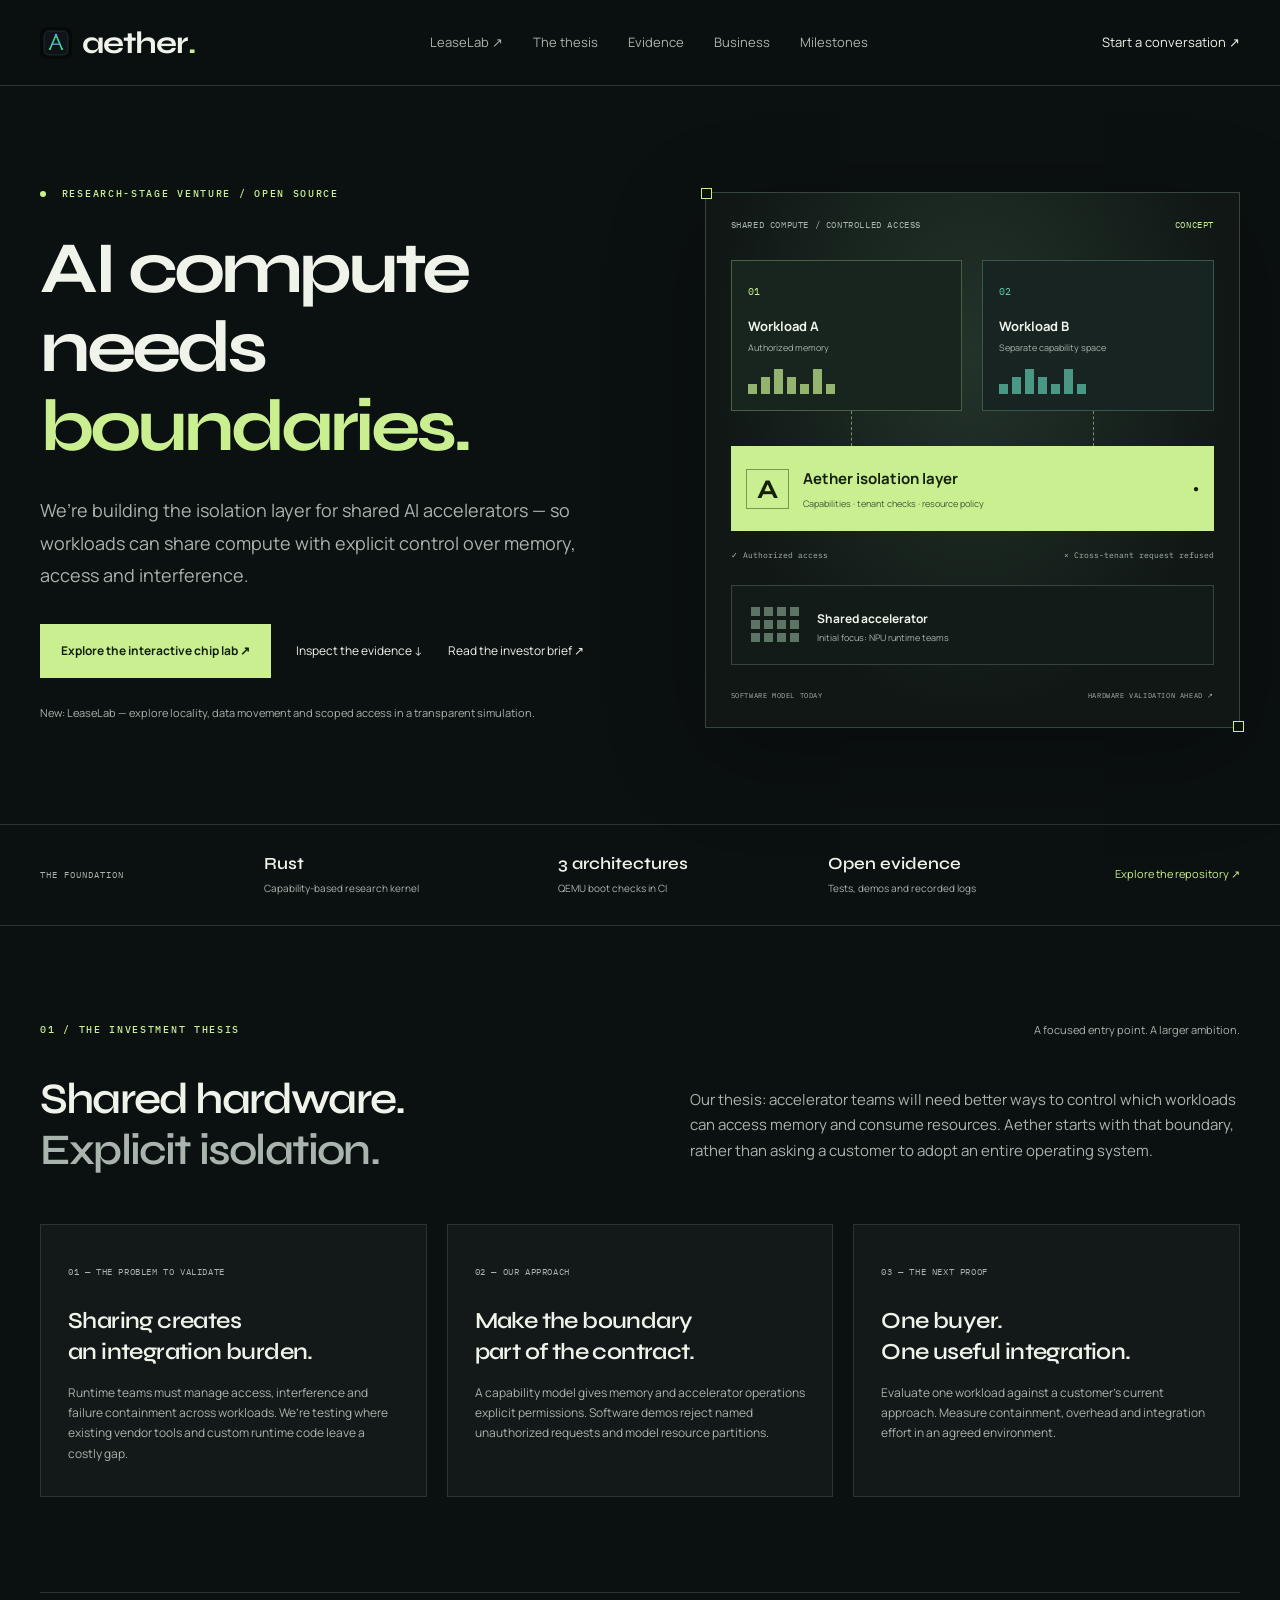
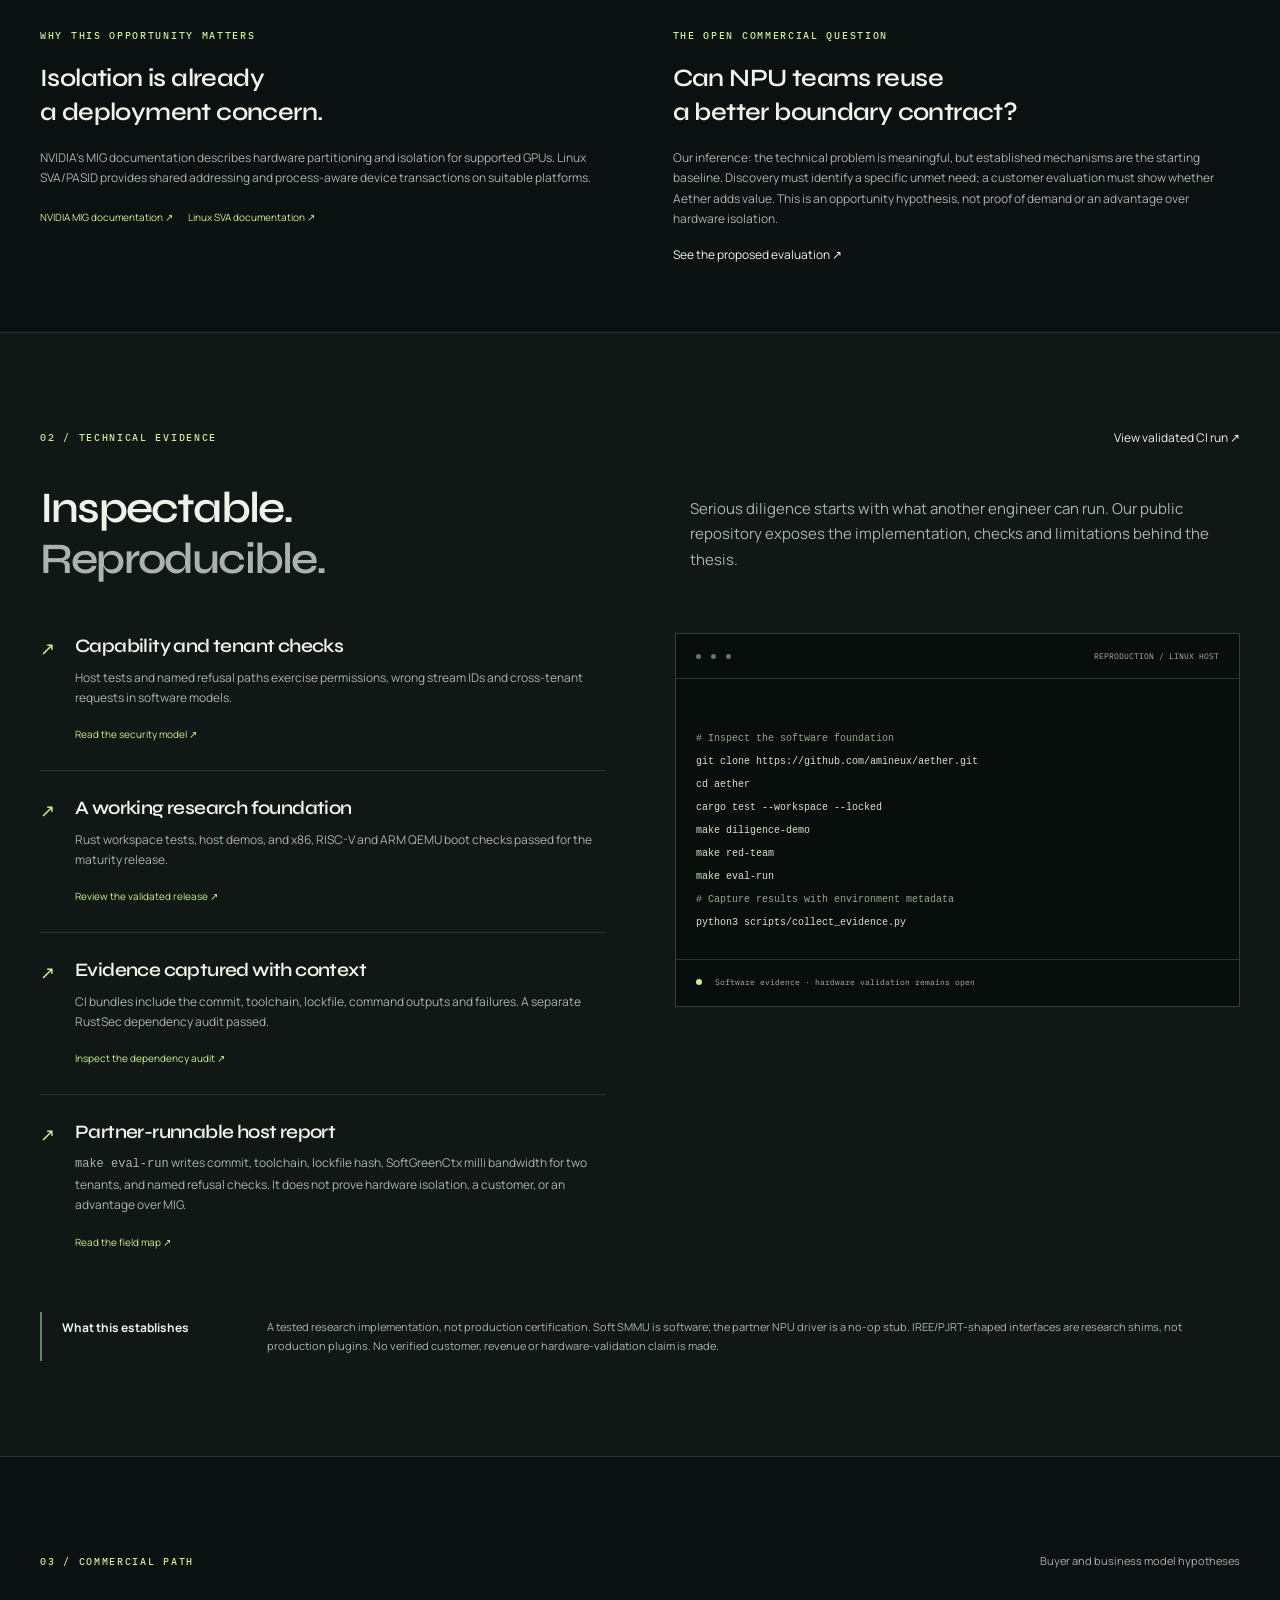
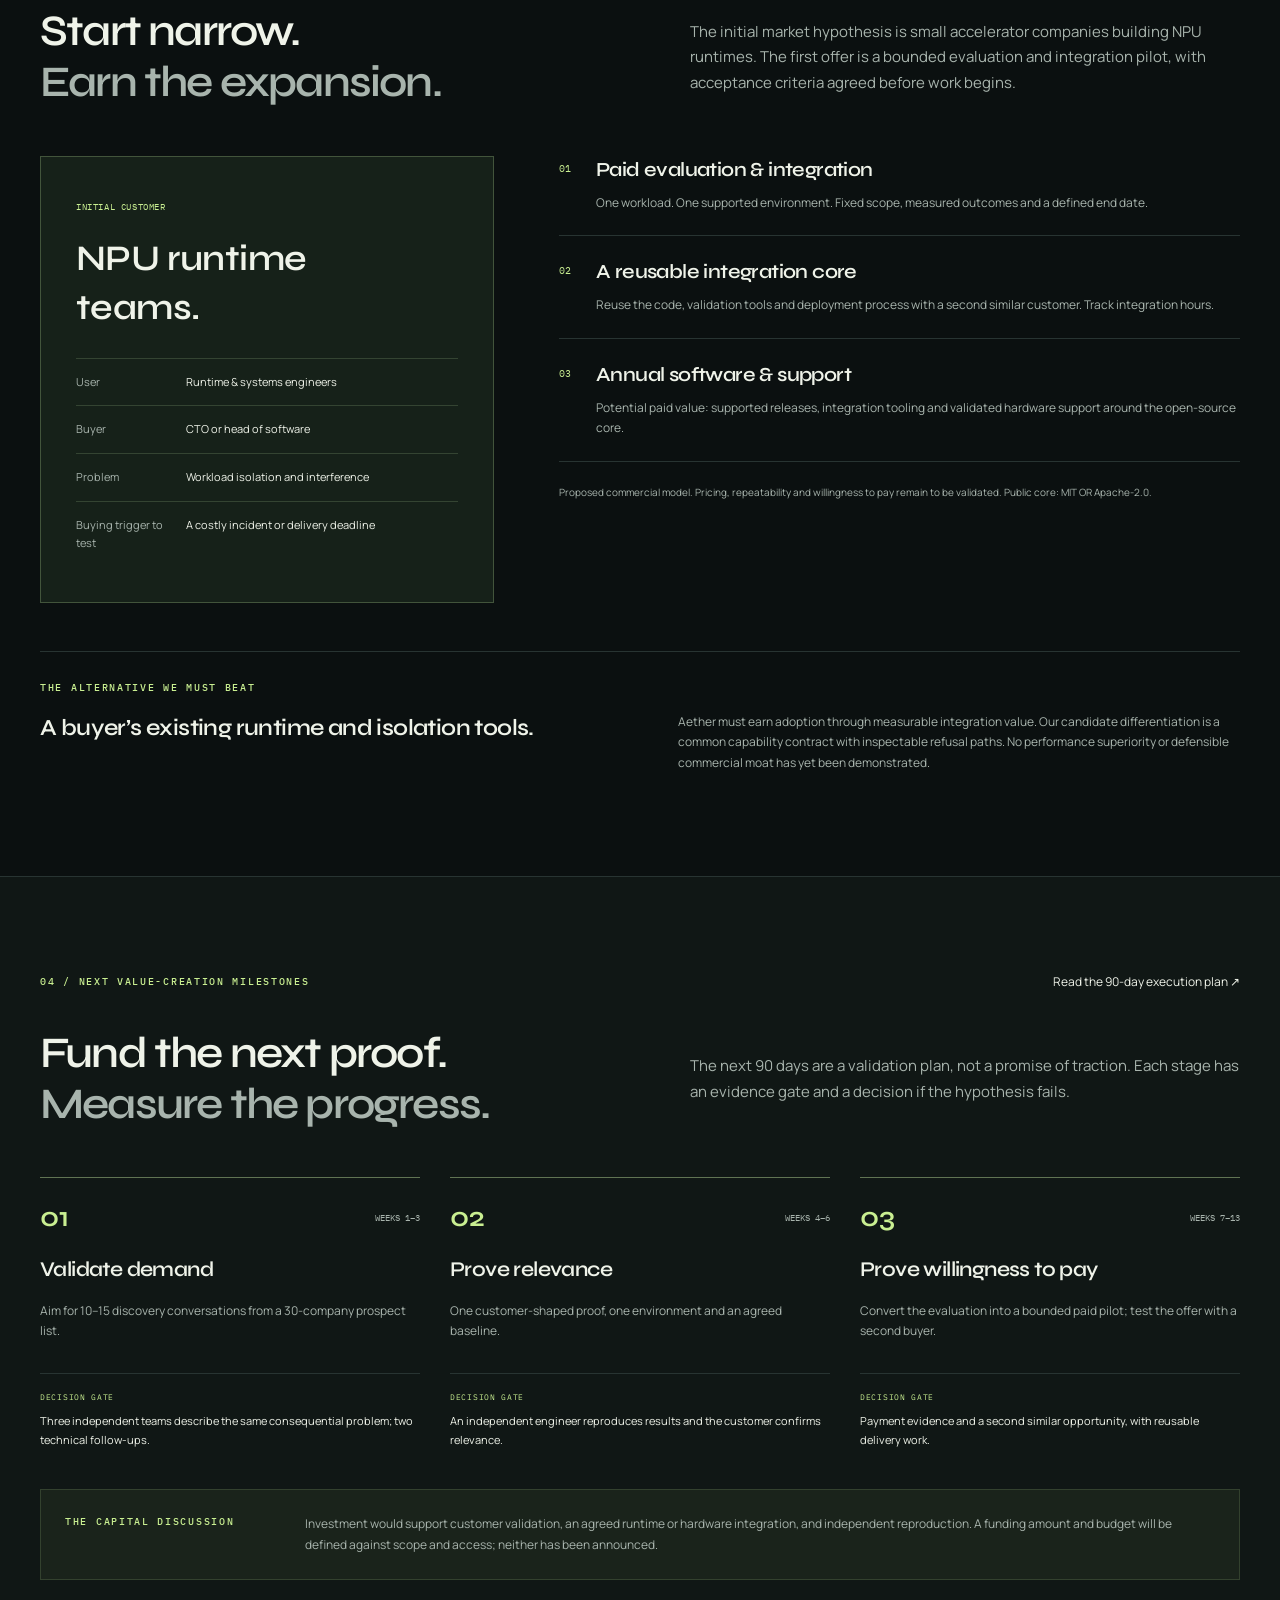
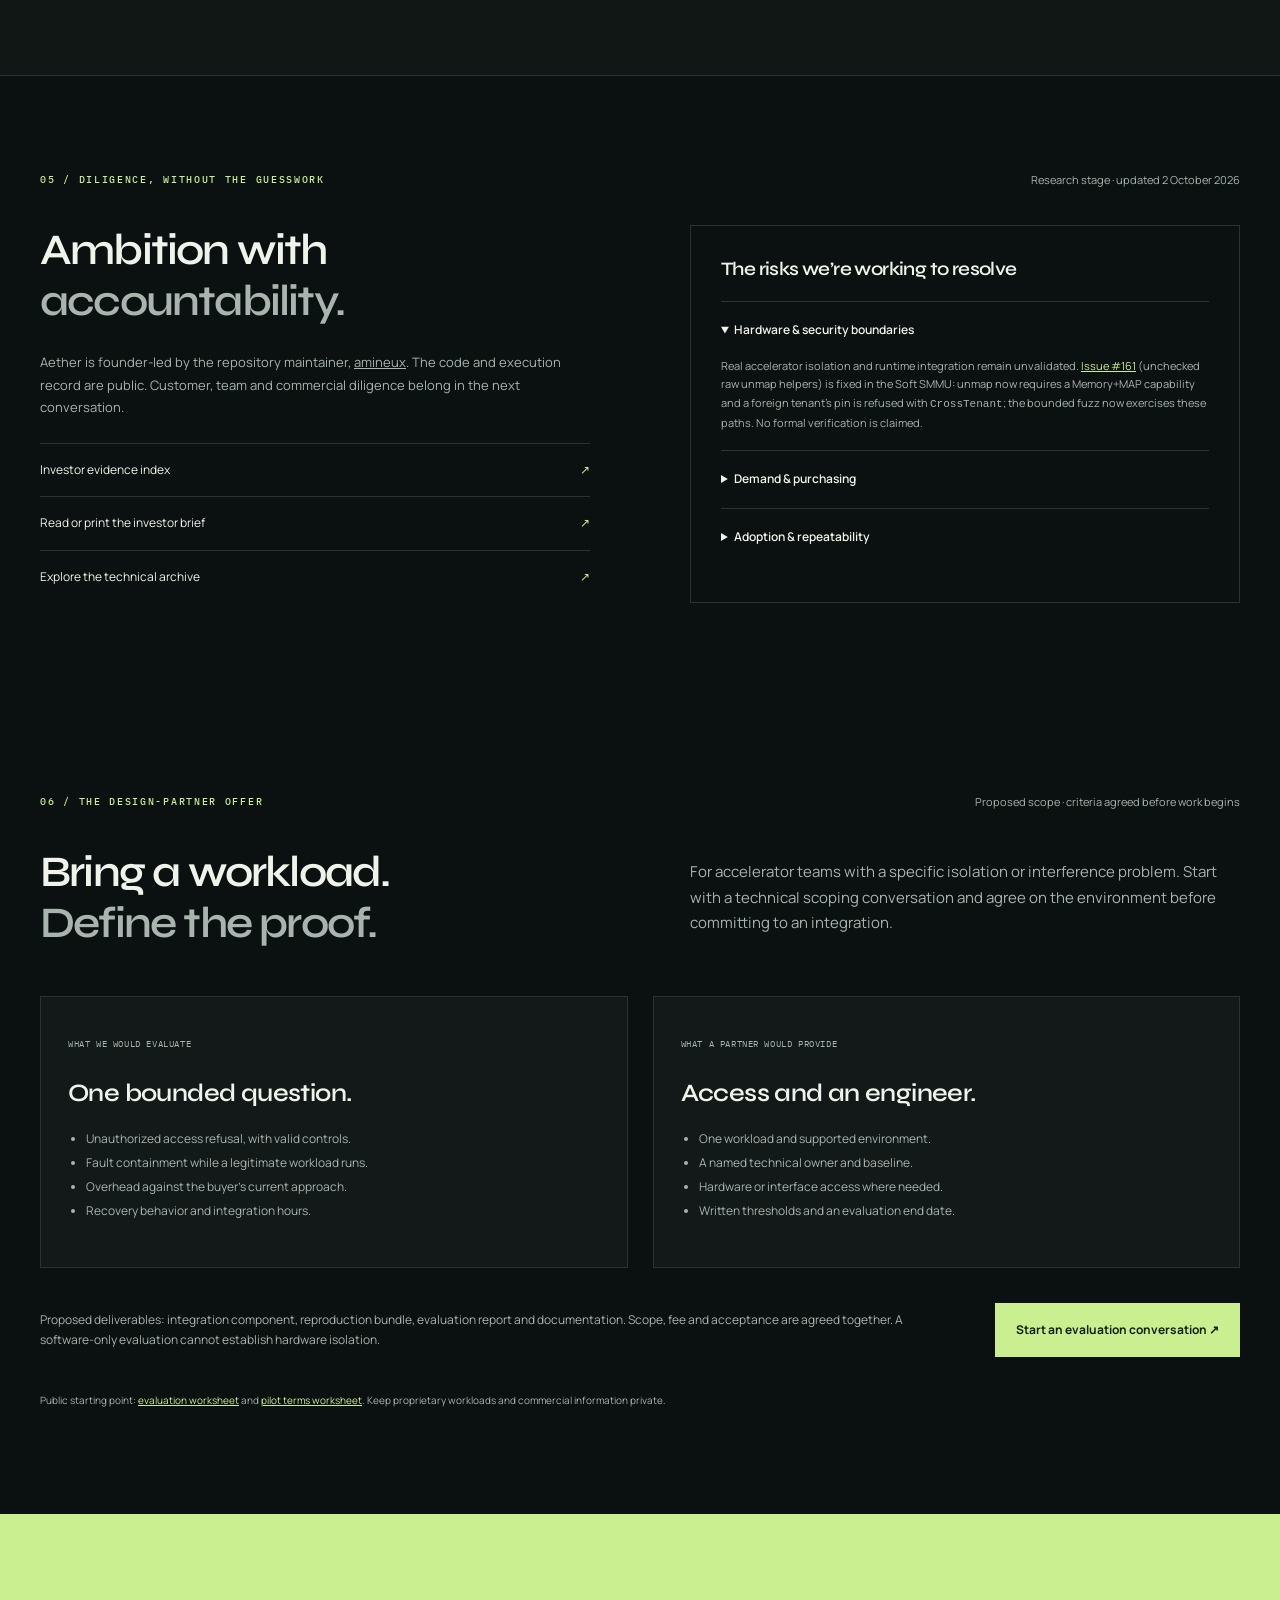
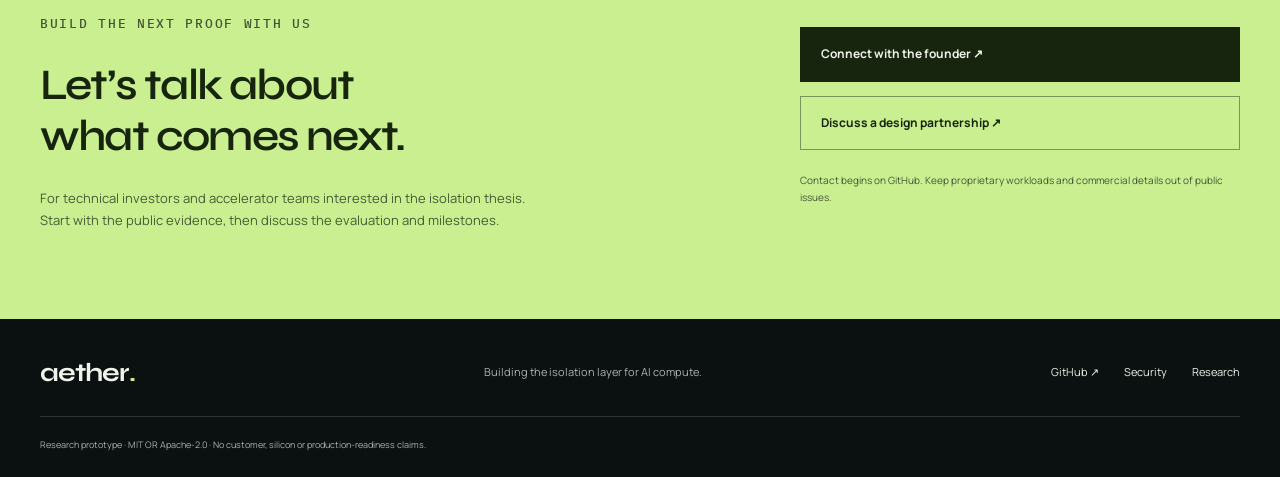
==== commit c509963f: "Reconcile tenant-checked unmap and evaluation with current main Integrate #189/#183 without rewritin" ====
--- a/site/index.html
+++ b/site/index.html
@@ -247,6 +247,14 @@
 <a href="https://github.com/amineux/aether/actions/runs/37059229955">Inspect the dependency audit ↗</a>
 </div>
 </article>
+<article>
+<span class="check">↗</span>
+<div>
+<h3>Partner-runnable host report</h3>
+<p><code>make eval-run</code> writes commit, toolchain, lockfile hash, SoftGreenCtx milli bandwidth for two tenants, and named refusal checks. It does not prove hardware isolation, a customer, or an advantage over MIG.</p>
+<a href="https://github.com/amineux/aether/blob/main/docs/business/EVAL_RUN.md">Read the field map ↗</a>
+</div>
+</article>
 </div>
 <aside class="terminal">
 <div class="terminal-top">
@@ -266,6 +274,7 @@
 cargo test --workspace --locked
 make diligence-demo
 make red-team
+make eval-run
 <span class="terminal-comment"># Capture results with environment metadata</span>
 python3 scripts/collect_evidence.py</code>
 </pre>
@@ -419,7 +428,7 @@
 <h3>The risks we’re working to resolve</h3>
 <details open>
 <summary>Hardware &amp; security boundaries</summary>
-<p>Real accelerator isolation and runtime integration remain unvalidated. <a href="https://github.com/amineux/aether/issues/161">Open issue #161</a> tracks unchecked raw unmap helpers; tenant reachability is not established. The bounded fuzz excludes those kernel-trust primitives. No formal verification is claimed.</p>
+<p>Real accelerator isolation and runtime integration remain unvalidated. <a href="https://github.com/amineux/aether/issues/161">Issue #161</a> (unchecked raw unmap helpers) is fixed in the Soft SMMU: unmap now requires a Memory+MAP capability and a foreign tenant's pin is refused with <code>CrossTenant</code>; the bounded fuzz now exercises these paths. No formal verification is claimed.</p>
 </details>
 <details>
 <summary>Demand &amp; purchasing</summary>
